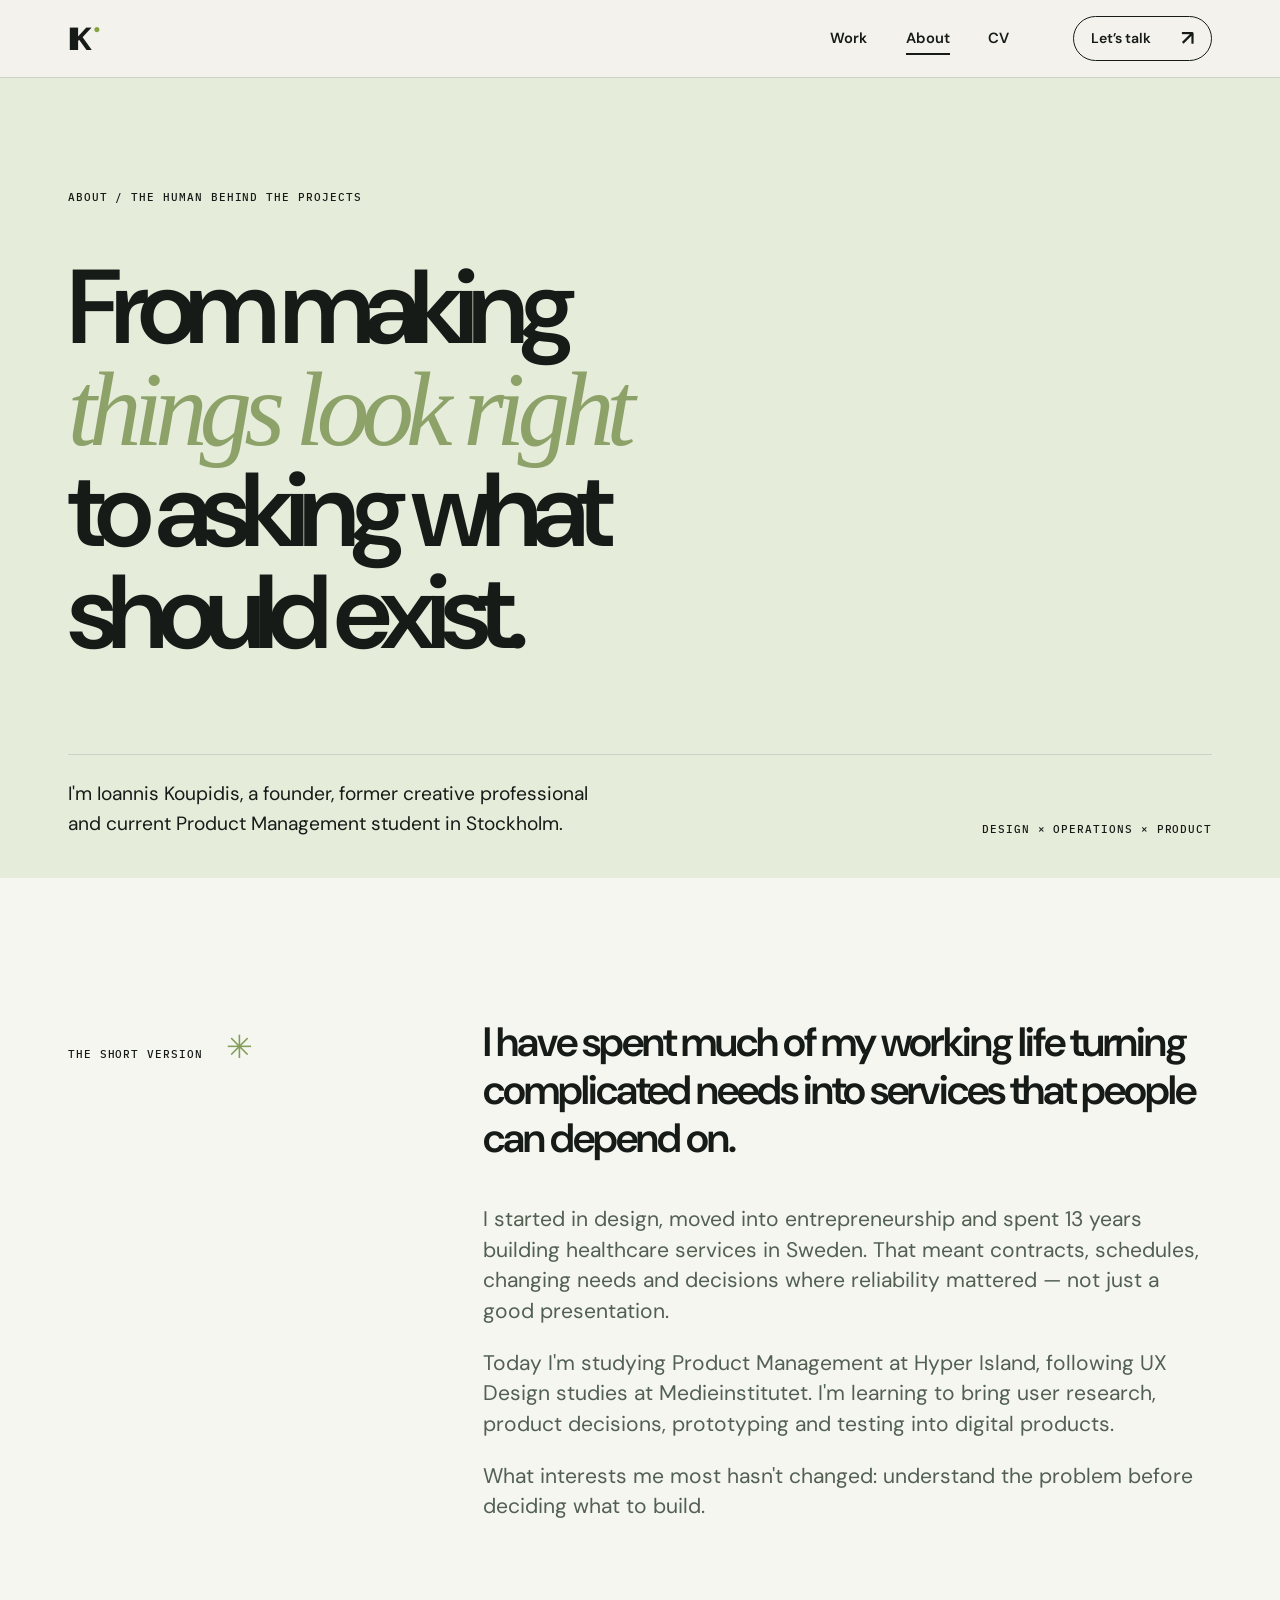
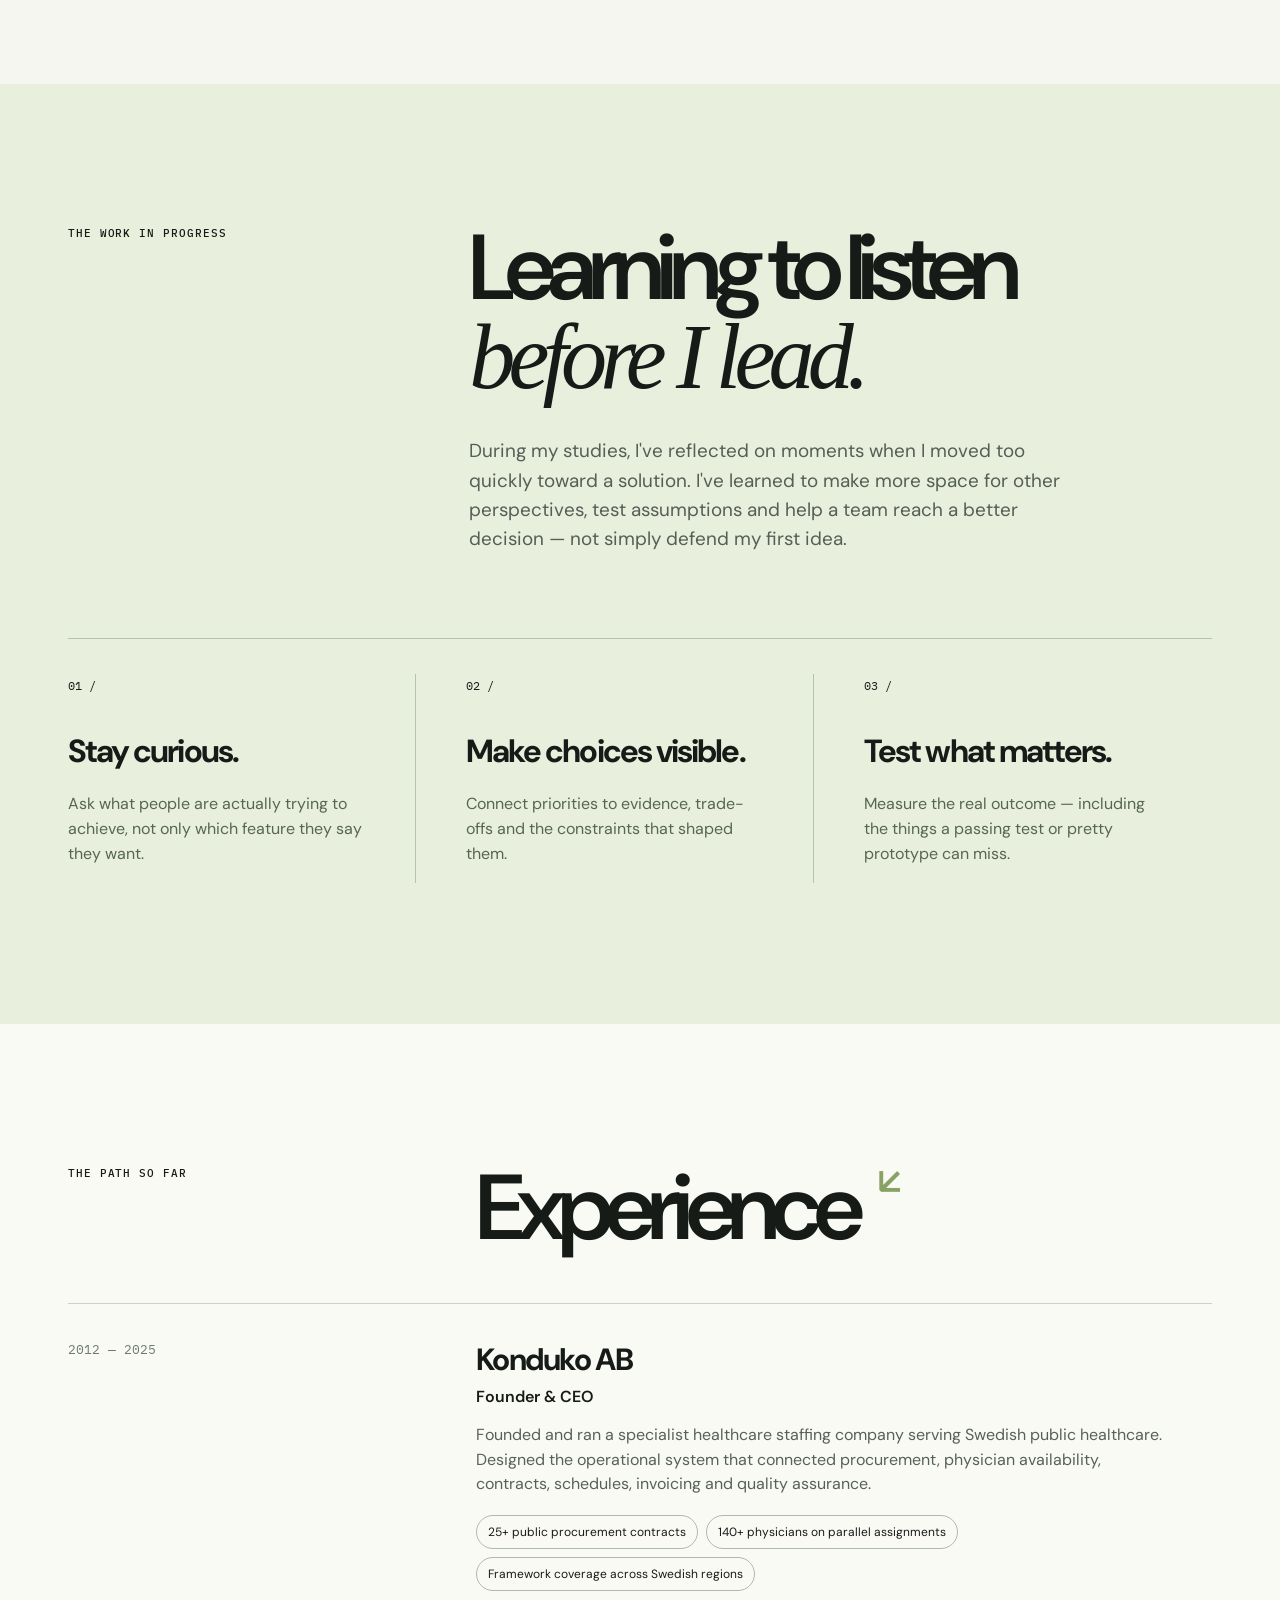
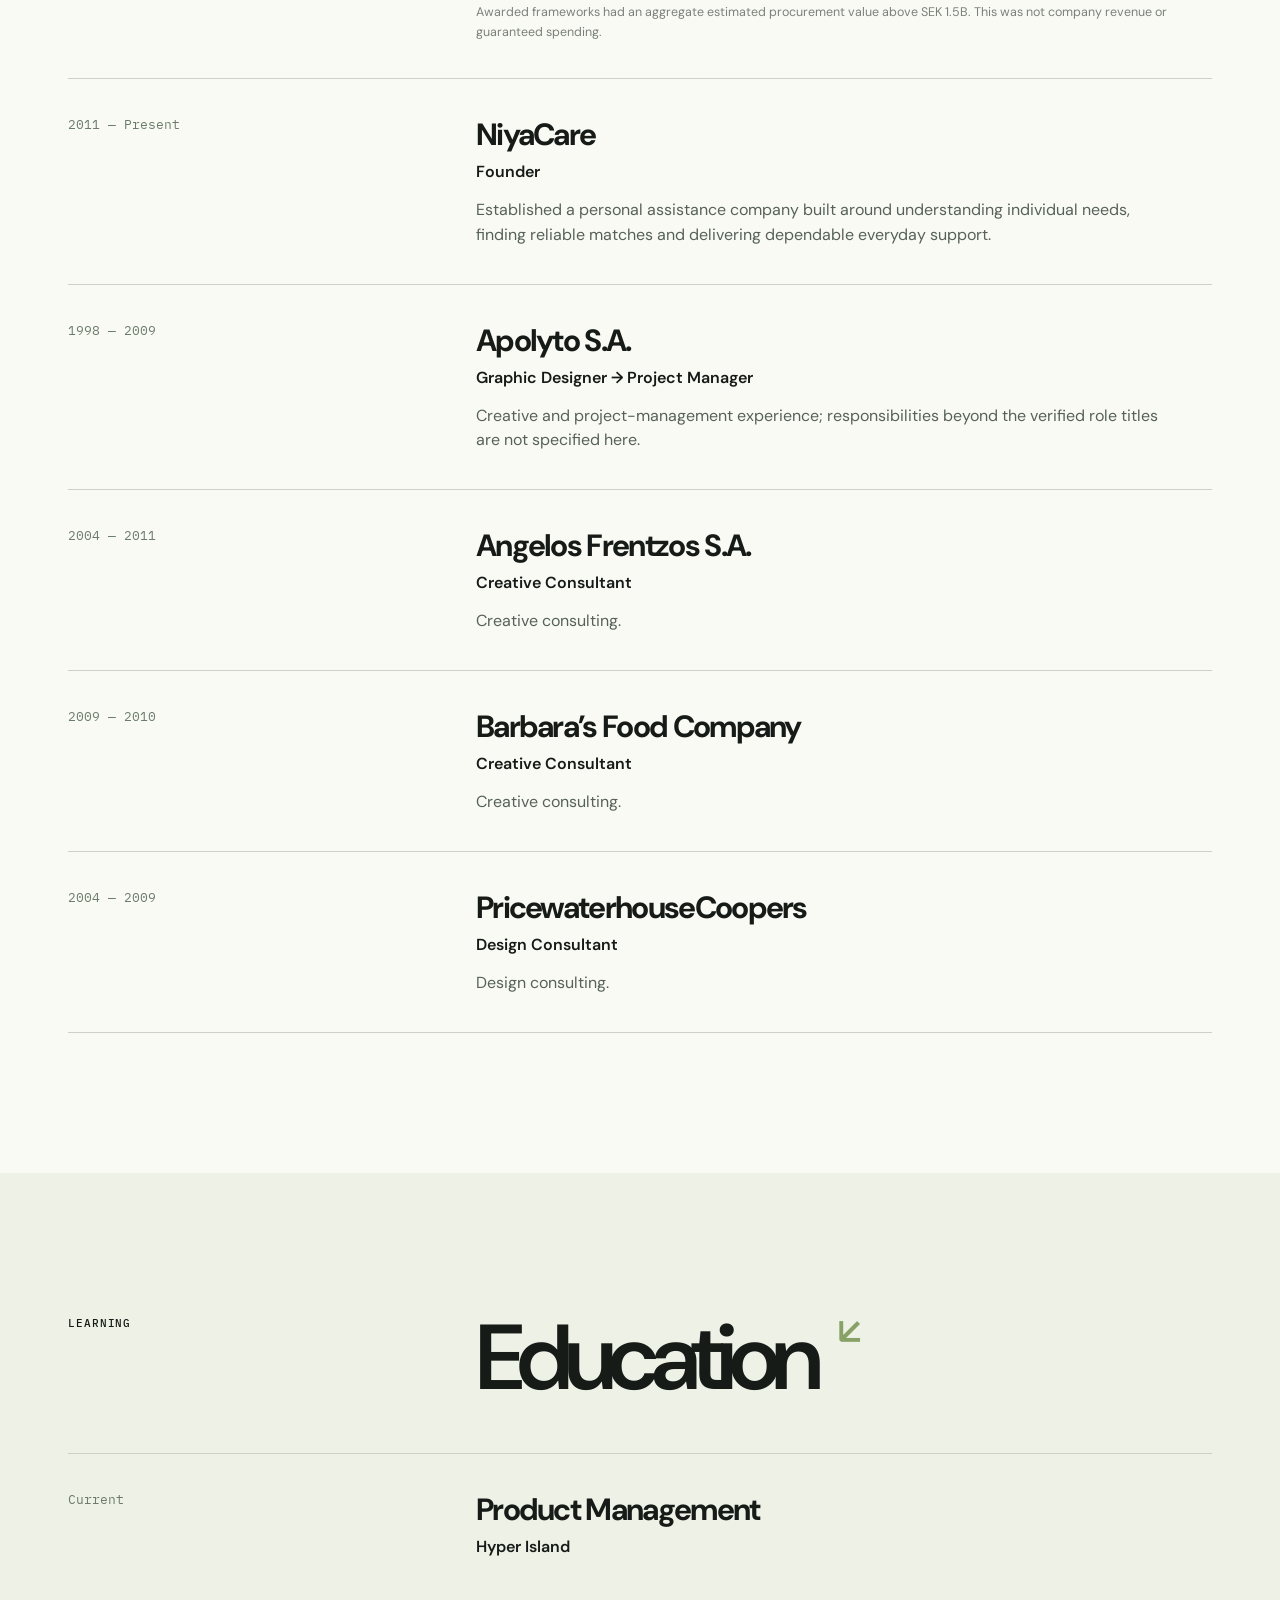
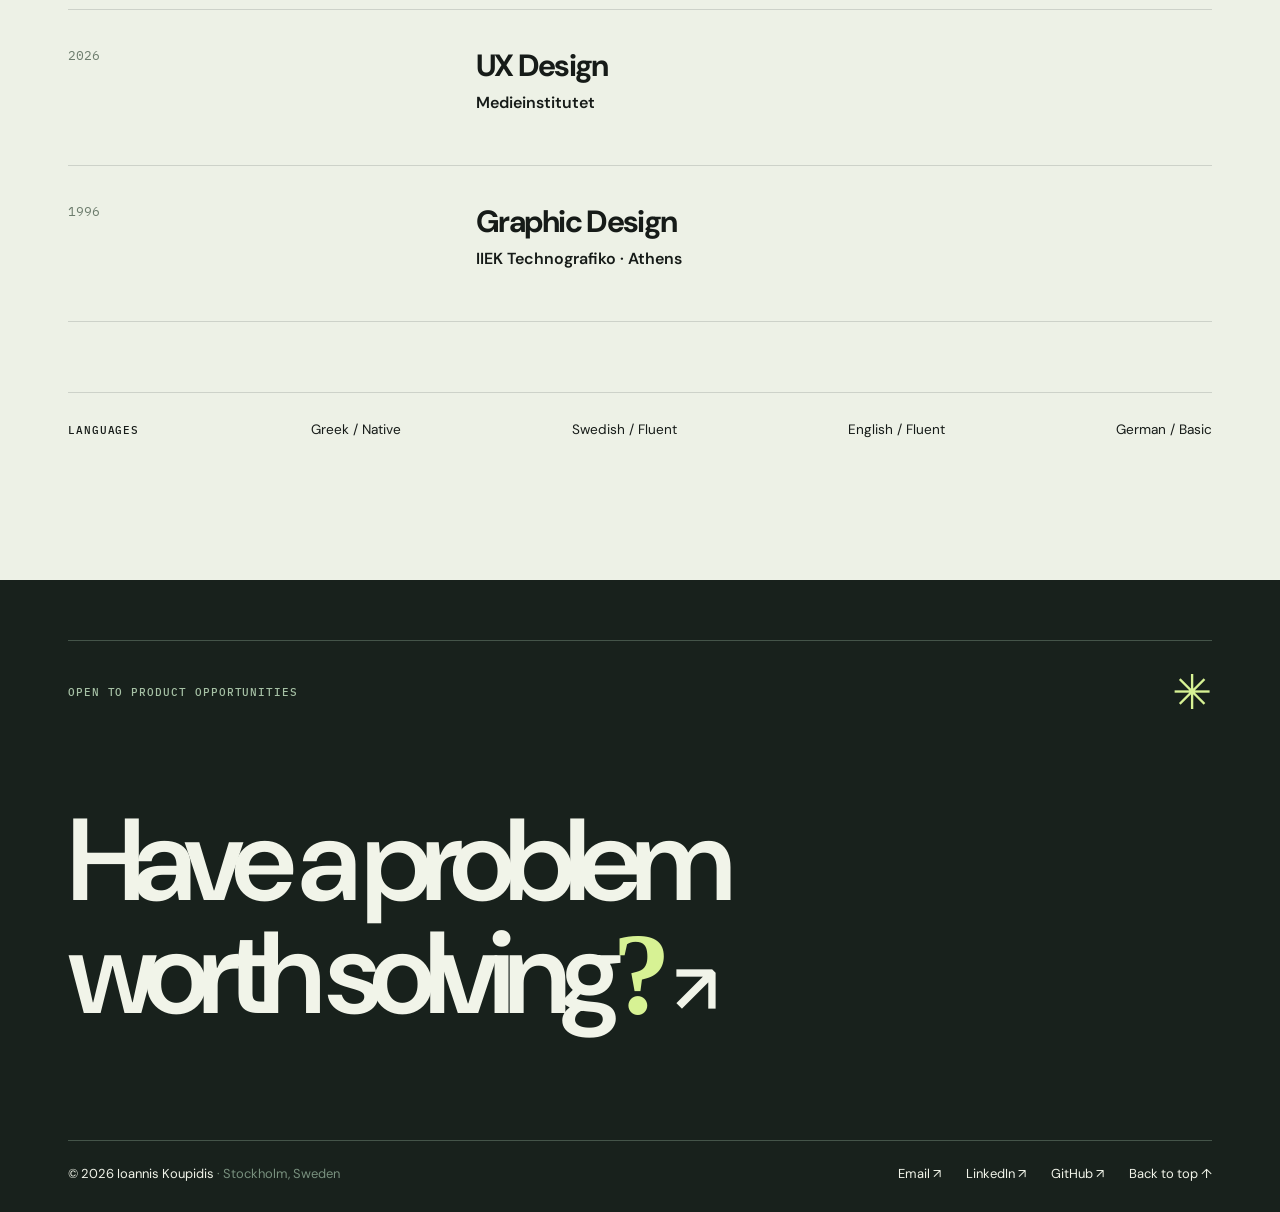
==== about/index.html @ e1cc72be "Add about/index.html to CV v3 portfolio" ====
<!doctype html><html lang="en"><head><meta charset="utf-8"><meta name="viewport" content="width=device-width,initial-scale=1"><meta name="theme-color" content="#f3f1eb"><meta name="description" content="A founder, creative professional and Product Management student. My path from building services to digital products."><title>About Ioannis Koupidis</title><link rel="icon" href="../assets/favicon.svg" type="image/svg+xml"><link rel="stylesheet" href="../styles.css"></head><body data-page="about" data-root="../"><div id="app"></div><script type="module" src="../app.js"></script></body></html>
---- styles.css ----
@import url('https://fonts.googleapis.com/css2?family=DM+Sans:wght@400;500;600;700&family=IBM+Plex+Mono:wght@400;500;600&display=swap');
:root{--ink:#161b18;--paper:#f3f2ec;--paper2:#e9e9df;--cream:#fffef8;--lime:#d7f294;--muted:#707970;--rule:#cdd2c9;--mono:'IBM Plex Mono',monospace;--sans:'DM Sans',Arial,Helvetica,sans-serif;--serif:Georgia,'Times New Roman',serif;--page-pad:clamp(22px,5.3vw,90px)}
*{box-sizing:border-box}html{scroll-behavior:smooth;scroll-padding-top:120px}body{margin:0;background:var(--paper);color:var(--ink);font-family:var(--sans);font-size:16px;-webkit-font-smoothing:antialiased}::selection{color:var(--ink);background:var(--lime)}a{color:inherit;text-decoration:none}button{font:inherit}button,a{-webkit-tap-highlight-color:transparent}button:focus-visible,a:focus-visible{outline:3px solid #586def;outline-offset:5px}p{line-height:1.55}h1,h2,h3,h4,p{margin-top:0}h1,h2,h3{letter-spacing:-.055em}img{max-width:100%;display:block}.eyebrow{font-family:var(--mono);font-weight:500;font-size:.69rem;letter-spacing:.085em;line-height:1.7}.top-progress{position:fixed;top:0;left:0;width:100%;height:3px;background:#d0ed79;transform:scaleX(0);transform-origin:left center;z-index:150;pointer-events:none}.header{position:sticky;top:0;z-index:100;display:flex;align-items:center;justify-content:space-between;height:78px;padding:0 var(--page-pad);background:rgba(243,242,236,.95);border-bottom:1px solid var(--rule);backdrop-filter:blur(18px);transition:height .2s}.scrolled .header{height:68px}.wordmark{font-weight:700;letter-spacing:-.12em;font-size:2rem;line-height:1;white-space:nowrap}.wordmark span{font-size:.75rem;margin-left:5px;color:#87a341;vertical-align:top}.nav-group{display:flex;gap:clamp(35px,5vw,90px);align-items:center}.nav-group nav{display:flex;gap:clamp(20px,3vw,50px)}.nav-link{font-size:.92rem;font-weight:600;position:relative;padding:10px 0}.nav-link::after{content:'';display:block;height:2px;width:0;position:absolute;bottom:3px;background:currentColor;transition:width .3s}.nav-link:hover::after,.nav-link.active::after{width:100%}.contact-pill{display:inline-flex;align-items:center;gap:30px;border:1px solid var(--ink);border-radius:100px;padding:11px 17px;font-weight:600;font-size:.88rem;transition:background .2s,color .2s,transform .2s}.contact-pill:hover{background:var(--ink);color:white;transform:translateY(-2px)}.contact-pill span{font-size:1.3rem;line-height:1}.menu-toggle{display:none}
.home-hero{background:#181f1b;color:#f4f6e9;min-height:min(900px,calc(100svh - 78px));display:flex;flex-direction:column;padding:36px var(--page-pad) 24px;overflow:hidden}.hero-topline,.hero-baseline{display:flex;justify-content:space-between;gap:20px;align-items:center}.hero-topline{color:#b4c5b2}.status-dot{display:inline-block;width:9px;height:9px;background:#d3f48c;border-radius:50%;margin-right:12px;box-shadow:0 0 18px #d3f48c99}.hero-head{display:grid;grid-template-columns:minmax(0,1fr) minmax(235px,.28fr);gap:36px;align-items:end;flex:1;padding:5vh 0}.hero-title{font-size:clamp(4.7rem,9.9vw,11rem);line-height:.9;font-weight:600;letter-spacing:-.099em;margin:0;max-width:1150px}.hero-line{display:block;white-space:nowrap;animation:title-rise 1s cubic-bezier(.2,.7,.1,1) both}.hero-line:nth-child(2){animation-delay:.13s}.hero-line:nth-child(3){animation-delay:.26s}.hero-title em,.bridge-statement em,h2 em,.page-hero em{font-family:var(--serif);font-weight:400;letter-spacing:-.075em}.hero-title em{color:var(--lime)}.hero-stop{color:var(--lime)}.hero-aside{display:flex;flex-direction:column;justify-content:end;gap:20px;align-items:start;padding-bottom:1rem;animation:fade-in 1.3s .45s both}.hero-aside p{max-width:320px;font-size:clamp(.95rem,1.1vw,1.13rem);color:#c8d2c6}.orb{width:clamp(100px,14vw,205px);aspect-ratio:1;border:1px solid #637b62;border-radius:50%;display:grid;place-items:center;position:relative;margin:0 0 15px auto;transform:rotate(-16deg);animation:orb-float 9s ease-in-out infinite}.orb::before,.orb::after{content:'';position:absolute;inset:14%;border:1px solid #637b62;border-radius:50%;transform:rotate(52deg) scaleX(.5)}.orb::after{transform:rotate(-51deg) scaleX(.42)}.orb-inner{font-size:clamp(2rem,4vw,4rem);font-weight:700;letter-spacing:-.15em;color:var(--lime)}.orb-inner span{color:#f3f2ec}.hero-baseline{border-top:1px solid #4a5a4c;padding-top:19px;color:#b8c9b5;font-family:var(--mono);letter-spacing:.08em;font-size:.7rem}.hero-baseline a{display:flex;gap:25px}.hero-baseline span{font-size:1.2em}.text-link{display:inline-flex;align-items:center;gap:30px;padding-bottom:9px;border-bottom:1px solid currentColor;font-weight:600;font-size:.95rem;transition:gap .25s}.text-link:hover{gap:46px}.text-link span{font-size:1.4em}.section-pad{padding:clamp(85px,11vw,165px) var(--page-pad)}.section-intro{display:grid;grid-template-columns:1fr 2fr;gap:30px;margin-bottom:85px}.section-intro h2,.numbers-head h2,.section-heading-row h2{font-size:clamp(3.5rem,7.2vw,8rem);line-height:.96;font-weight:600;margin:0 0 35px;letter-spacing:-.082em}.section-intro>div>p{max-width:620px;font-size:1.18rem;color:#555e57;margin:0}.work-section{background:#f2f3ed}.project-list{display:grid;gap:26px}.project-card{border:1px solid var(--rule);min-height:560px;display:grid;grid-template-columns:43% 57%;background:#fbfcf5;overflow:hidden;transition:box-shadow .32s,transform .32s,border-color .32s}.project-card:hover{transform:translateY(-5px);box-shadow:0 20px 55px #10211618;border-color:#9aaa99}.project-card-info{display:flex;flex-direction:column;justify-content:space-between;padding:clamp(26px,3.4vw,57px);min-width:0}.project-card-info .muted{color:#737b71}.project-card h3{font-size:clamp(3.7rem,6vw,7rem);font-weight:600;line-height:.97;letter-spacing:-.09em;margin-bottom:25px;display:flex;align-items:start;justify-content:space-between}.project-arrow{font-size:clamp(1.5rem,2vw,2.4rem);letter-spacing:0;transition:transform .3s}.project-card:hover .project-arrow{transform:translate(8px,-8px)}.project-slogan{font-weight:600;font-size:clamp(1.2rem,1.65vw,1.7rem);line-height:1.2;letter-spacing:-.03em;max-width:440px}.project-mini{font-size:.96rem;line-height:1.55;color:#606a62;max-width:420px}.project-bottom{display:flex;justify-content:space-between;gap:20px;align-items:center;border-top:1px solid var(--rule);padding-top:22px;font-family:var(--mono);font-size:.67rem;letter-spacing:.04em;text-transform:uppercase}.project-status{border-radius:100px;border:1px solid #c2cbc0;padding:7px 10px}.project-card-art{min-height:540px;overflow:hidden}.art-scene{height:100%;width:100%;background:var(--art);color:var(--art-ink);position:relative;overflow:hidden;display:flex;align-items:center;justify-content:center;isolation:isolate}.art-scene .visual-label{position:absolute;top:24px;left:26px;z-index:5;font-family:var(--mono);font-size:.68rem;letter-spacing:.09em;opacity:.68}.visual-footnote{position:absolute;bottom:16px;left:26px;z-index:5;font-family:var(--mono);font-size:.58rem;letter-spacing:.01em;opacity:.65}.art-scene::after{content:'';position:absolute;inset:0;pointer-events:none;background:repeating-linear-gradient(90deg,#fff0,#fff0 79px,#00000007 80px);mix-blend-mode:multiply}.art-scene>*:not(.visual-label):not(.visual-footnote){transition:transform .55s cubic-bezier(.2,.75,.2,1)}.project-card:hover .art-scene>*:not(.visual-label):not(.visual-footnote){transform:translateY(-9px) rotate(-1deg) scale(1.025)}.room-app{background:#f5f4ef;border:1.5px solid #242821;border-radius:9px;box-shadow:20px 26px 0 #1a28182b;width:min(76%,530px);aspect-ratio:1.05;padding:22px;color:#232a21;transform:rotate(-4deg);position:relative}.room-top{font-size:14px;font-weight:700;display:flex;justify-content:space-between;border-bottom:1px solid #cad0c5;padding-bottom:11px}.room-head{font-size:clamp(1.6rem,3.5vw,3.6rem);line-height:.94;letter-spacing:-.085em;font-weight:700;margin:25px 0 22px}.room-head em{font-weight:400;font-family:var(--serif)}.room-search{background:#fff;border:1px solid #b7c0b2;display:flex;justify-content:space-between;align-items:center;padding:9px;font-size:11px;font-weight:500}.room-go{background:#222b22;color:white;padding:9px}.room-grid{display:grid;grid-template-columns:1fr 1fr;grid-template-rows:1fr 1fr;gap:7px;margin-top:12px;height:32%}.room-block{border:1px solid #a2b3a1;background:#dfe6d6;padding:9px;font-weight:700;display:flex;flex-direction:column;justify-content:space-between;font-size:12px}.room-block small{font-size:10px;font-weight:400}.room-block-b{grid-row:span 2;background:#d0ddc3}.room-block-c{background:#c2d8bb}.art-scribe{background:#bfd1f7}.scribe-window{width:min(78%,580px);height:65%;min-height:300px;border-radius:15px;background:#f5f6f8;box-shadow:0 30px 80px #1e305269;overflow:hidden;transform:rotate(3deg);border:1px solid #63758f}.scribe-chrome{height:38px;background:#e2e5ec;display:flex;align-items:center;gap:5px;padding:0 16px}.scribe-chrome i{display:block;width:8px;height:8px;border-radius:50%;background:#a8afbc}.scribe-chrome i:first-child{background:#f9a09a}.scribe-chrome span{font-family:var(--mono);font-size:9px;margin-left:auto;letter-spacing:.08em}.scribe-body{display:grid;grid-template-columns:1fr 1fr;height:calc(100% - 38px);color:#233456}.scribe-panel{padding:24px 19px;background:#fff;display:flex;flex-direction:column;justify-content:space-between}.mini-label{font-family:var(--mono);font-size:9px;letter-spacing:.08em;color:inherit;opacity:.65}.scribe-timer{font-size:clamp(2rem,4vw,4rem);font-weight:600;letter-spacing:-.1em}.sound-wave{display:flex;align-items:center;gap:3px;height:65px}.sound-wave b{height:var(--h);background:#4464a1;flex:1;min-width:2px;border-radius:9px;animation:wave-pulse 1.8s ease-in-out infinite;animation-delay:calc(var(--i) * -70ms)}.scribe-state{font-size:10px;color:#3261a3}.scribe-transcript{padding:24px 16px;background:#edf0f8}.mock-line{height:7px;background:#cbd4e4;border-radius:4px;margin-top:17px;width:80%}.mock-line.wide{width:100%}.mock-line.mid{width:68%}.mock-line.short{width:40%}.art-agent{background:#e4bff3}.agent-interface{width:78%;aspect-ratio:1.12;background:#192023;border:2px solid #0e1c1d;color:#d4e9d3;box-shadow:22px 26px 0 #43324b33;padding:22px 26px;transform:rotate(-3deg);position:relative;display:flex;flex-direction:column;justify-content:space-between}.agent-top,.agent-bottom{display:flex;justify-content:space-between;font-size:11px;font-family:var(--mono);letter-spacing:.06em;position:relative;z-index:3}.agent-top span{font-size:9px}.agent-center{font-size:clamp(2rem,4.5vw,5rem);line-height:.95;letter-spacing:-.075em;font-weight:700;position:relative;z-index:3}.agent-center em{font-family:var(--serif);font-weight:400;color:#e4bff3}.agent-hint{border:1px solid #92bcaa;padding:12px 15px;font-size:11px;position:relative;z-index:3}.agent-cross{position:absolute;right:10%;top:22%;color:#d5efb1;font-size:8rem;opacity:.12}.agent-grain{position:absolute;inset:0;background:radial-gradient(ellipse at 60% 60%,#7da08b44,transparent 60%)}.art-compass{background:#ffdda9}.compass-board{width:80%;aspect-ratio:1.2;display:grid;grid-template-columns:27% 1fr;overflow:hidden;border:1px solid #8b7b66;background:#f7f5ee;border-radius:7px;box-shadow:24px 24px 0 #82654335;transform:rotate(2deg)}.compass-side{display:flex;flex-direction:column;gap:16px;padding:20px 16px;background:#343e37;color:#e7e8d7;font-size:10px}.compass-side span:first-child{font-size:24px;color:#daeca9}.compass-side span:nth-child(2){color:#d4f593;font-weight:700}.compass-main{padding:18px 22px;display:flex;flex-direction:column;gap:18px}.compass-main>div:nth-child(2){font-size:clamp(1.65rem,3.8vw,3.8rem);font-weight:600;line-height:1;letter-spacing:-.07em}.compass-note{display:flex;flex-direction:column;gap:11px;border:1px solid #bac1b9;padding:15px;background:#fffdfa}.compass-note span{font-family:var(--mono);font-size:9px}.compass-note b{font-size:16px}.compass-note small{line-height:1.4;color:#6d766e}.art-circles{background:#f6b4ac}.circles-art{width:85%;height:85%;display:grid;place-items:center;position:relative;transform:rotate(-9deg)}.circle{position:absolute;border:1.5px solid #792a3b;border-radius:50%}.orbit-1{width:85%;aspect-ratio:1}.orbit-2{width:65%;aspect-ratio:1}.orbit-3{width:105%;aspect-ratio:1}.circle-core{width:47%;aspect-ratio:1;border-radius:50%;background:#2d1720;color:#ffc7b9;display:flex;flex-direction:column;align-items:center;justify-content:center;text-align:center;line-height:1;font-weight:700;font-size:clamp(1.6rem,3.4vw,3rem);letter-spacing:-.07em}.circle-core span{font-size:16px;margin-top:14px}.circle-dot{position:absolute;width:18px;aspect-ratio:1;border-radius:50%;background:#742f3d}.dot-a{top:9%;left:20%}.dot-b{right:7%;top:36%}.dot-c{left:18%;bottom:10%}.dot-d{right:26%;bottom:7%}
.other-work{margin-top:110px;display:grid;grid-template-columns:1fr 1.5fr;gap:55px;border-top:1px solid var(--rule);padding-top:48px}.other-work h3{font-size:clamp(2.5rem,4vw,4rem);line-height:1;letter-spacing:-.07em;margin-top:30px}.other-links{display:grid;gap:25px}.other-item{display:flex;justify-content:space-between;gap:25px;align-items:center;border-bottom:1px solid var(--rule);padding-bottom:20px}.other-item h4{font-size:1.7rem;letter-spacing:-.05em;margin:10px 0}.other-item p{color:#647066;font-size:.93rem;max-width:480px;margin:0}.other-item>a{font-size:2rem;border:1px solid var(--rule);width:50px;height:50px;display:grid;place-items:center;border-radius:50%;flex-shrink:0;transition:background .2s,transform .2s}.other-item>a:hover{background:var(--lime);transform:rotate(45deg)}
.bridge-section{background:#e1efae;padding:65px var(--page-pad) 50px;min-height:700px;display:flex;flex-direction:column;justify-content:space-between}.bridge-top,.bridge-bottom{display:flex;justify-content:space-between;gap:35px}.bridge-icon{font-size:3rem;line-height:1}.bridge-statement{font-size:clamp(3.7rem,7.5vw,9rem);line-height:1.02;letter-spacing:-.077em;font-weight:600;max-width:1450px;margin:70px 0}.bridge-statement em{font-style:italic;color:#5e7655}.bridge-bottom{border-top:1px solid #afbc90;padding-top:24px;align-items:center}.bridge-bottom p{max-width:650px;margin:0;font-size:1.06rem}.round-arrow{width:70px;height:70px;border:1px solid #273325;border-radius:50%;display:grid;place-items:center;font-size:2rem;flex-shrink:0;transition:background .2s,transform .2s}.round-arrow:hover{background:#1a261c;color:white;transform:rotate(45deg)}
.numbers-section{background:#f8f8f2}.numbers-head{display:flex;justify-content:space-between;align-items:start;gap:55px}.number-grid{display:grid;grid-template-columns:repeat(3,1fr);gap:35px;border-top:1px solid var(--rule);border-bottom:1px solid var(--rule);padding:55px 0;margin:50px 0 25px}.number-grid>div+div{border-left:1px solid var(--rule);padding-left:35px}.number-grid strong{font-size:clamp(3.4rem,6vw,7.3rem);letter-spacing:-.095em;font-weight:600;line-height:1}.number-grid strong span{font-size:.29em;letter-spacing:-.03em}.number-grid p{font-size:1.06rem;max-width:260px}.number-caveat{font-family:var(--mono);color:#7b827b;max-width:790px;font-size:.72rem;margin-bottom:48px}.footer{padding:60px var(--page-pad) 30px;background:#18211c;color:#f1f4e9;overflow:hidden}.footer-kicker{display:flex;align-items:center;justify-content:space-between;border-top:1px solid #445449;padding-top:20px;color:#a6c1a5}.footer-star{color:var(--lime);font-size:3rem}.footer-title{font-size:clamp(4rem,9.1vw,11rem);font-weight:600;line-height:.97;letter-spacing:-.09em;display:block;margin:80px 0 110px;transition:color .2s}.footer-title:hover{color:var(--lime)}.footer-title .question{font-family:var(--serif);color:var(--lime)}.footer-arrow{display:inline-block;font-size:.6em;margin-left:.2em;transition:transform .3s}.footer-title:hover .footer-arrow{transform:translate(17px,-17px)}.footer-bottom{border-top:1px solid #445449;padding-top:24px;display:flex;justify-content:space-between;align-items:center;gap:25px;font-size:.81rem}.footer-bottom .dim{color:#78907e}.footer-bottom>div{display:flex;gap:25px;flex-wrap:wrap}.footer-bottom a:hover{text-decoration:underline}
.page-hero{padding:110px var(--page-pad) 40px;min-height:670px;display:flex;flex-direction:column;justify-content:space-between}.page-hero h1{font-size:clamp(4rem,8.2vw,10rem);line-height:.97;font-weight:600;letter-spacing:-.087em;margin:50px 0 90px}.page-hero em{color:#8da269}.page-hero-bottom{border-top:1px solid var(--rule);padding-top:24px;display:flex;gap:30px;justify-content:space-between;align-items:end}.page-hero-bottom p{font-size:1.2rem;max-width:520px;margin:0}.about-hero{background:#e6ecda}.story-body{background:#f6f6f0}.story-split{display:grid;grid-template-columns:1fr 2fr;gap:50px}.story-prose{max-width:800px}.story-prose p{font-size:clamp(1.16rem,1.65vw,1.65rem);line-height:1.45;color:#526054}.story-prose .story-lead{font-size:clamp(2rem,3.2vw,3.4rem);line-height:1.17;letter-spacing:-.048em;color:var(--ink);font-weight:600}.accent-asterisk{font-size:2rem;color:#839e58;margin-left:15px}.learning-section{background:#e8efdc}.learning-three{display:grid;grid-template-columns:repeat(3,1fr);gap:50px;border-top:1px solid #b3c4aa;padding-top:35px}.learning-three article{border-right:1px solid #b3c4aa;padding-right:34px}.learning-three article:last-child{border-right:0}.learning-three article span{font-family:var(--mono);font-size:.75rem}.learning-three h3{font-size:2rem;letter-spacing:-.06em;margin:35px 0 20px}.learning-three p{max-width:300px;color:#576653}.timeline-section{background:#fafaf5}.section-heading-row{display:grid;grid-template-columns:1fr 2fr;gap:40px;align-items:start;margin-bottom:50px}.section-heading-row h2{margin:0}.heading-mark{font-size:.4em;vertical-align:top;color:#88a164;margin-left:22px}.timeline{border-top:1px solid var(--rule)}.timeline-item{display:grid;grid-template-columns:1fr 2fr;gap:40px;padding:36px 0;border-bottom:1px solid var(--rule)}.tl-years{font-family:var(--mono);color:#6c7c6c;font-size:.83rem}.tl-content h3{font-size:clamp(1.8rem,2.4vw,2.6rem);margin:0 0 6px}.tl-content .role{display:block;font-weight:600;margin-bottom:16px}.tl-content p{max-width:700px;color:#566258;margin-bottom:0}.evidence-chips{display:flex;flex-wrap:wrap;gap:8px;margin-top:18px}.evidence-chips span{border:1px solid #adbbaa;border-radius:100px;padding:8px 11px;font-size:.75rem}.tl-content p.evidence-note{margin-top:12px;font-size:.78rem;color:#7b817a}.education-section{background:#edf1e6}.language-bar{border-top:1px solid var(--rule);margin-top:70px;padding-top:28px;display:flex;flex-wrap:wrap;justify-content:space-between;gap:20px;font-size:.85rem}.cv-hero{background:#e4e6f1}.cv-hero em{color:#757ca8}.download-btn{border:1px solid #252a3c;border-radius:100px;padding:15px 20px;display:inline-flex;gap:50px;font-weight:700;white-space:nowrap;transition:background .2s,color .2s}.download-btn:hover{background:#252a3c;color:white}.cv-paper{width:min(1120px,calc(100% - 2 * var(--page-pad)));margin:90px auto;background:white;border:1px solid #d5d9d0;padding:clamp(30px,6vw,95px);box-shadow:20px 25px 0 #ced2c440}.cv-contact{display:grid;grid-template-columns:1.8fr 1fr;gap:40px;padding-bottom:50px;border-bottom:2px solid var(--ink)}.cv-contact h2{font-size:clamp(2rem,3.4vw,4rem);letter-spacing:-.06em;margin:10px 0}.cv-contact p{max-width:650px;color:#555f57;font-size:1.05rem}.cv-contact-links{display:flex;flex-direction:column;gap:10px;align-items:flex-start;justify-content:end;font-size:.9rem}.cv-contact-links a{text-decoration:underline}.cv-block{display:grid;grid-template-columns:1fr 3fr;gap:34px;border-bottom:1px solid #d9ded5;padding:40px 0}.cv-block h3{text-transform:uppercase;font-family:var(--mono);font-size:.85rem;letter-spacing:.05em;margin:0}.cv-block>p{margin:0;color:#526053}.cv-entry{display:flex;justify-content:space-between;gap:22px;padding:0 0 28px;margin-bottom:22px;border-bottom:1px solid #e7e9e4}.cv-entry:last-child{border:0;margin-bottom:0;padding-bottom:0}.cv-entry strong,.cv-entry span{display:block}.cv-entry strong{font-size:1.22rem;letter-spacing:-.03em}.cv-entry span{font-size:.89rem;color:#687369;margin-top:3px}.cv-entry p{font-size:.9rem;max-width:650px;line-height:1.55;margin:10px 0 0}.cv-entry small{display:block;font-size:.75rem;color:#7c827c;margin-top:8px}.cv-entry .cv-date{font-family:var(--mono);font-size:.71rem;text-align:right;white-space:nowrap;margin-top:4px}.cv-after{padding:0 var(--page-pad) 120px;display:flex;justify-content:space-between;align-items:center;gap:30px}.cv-after p{max-width:600px}.not-found{min-height:60vh;padding:15vh var(--page-pad)}
/* Individual case studies */
.case-page{background:#f9faf4}.case-toolbar{position:sticky;top:68px;z-index:70;display:flex;align-items:center;justify-content:space-between;gap:20px;padding:13px var(--page-pad);background:rgba(249,250,244,.96);border-bottom:1px solid var(--rule);backdrop-filter:blur(14px)}.case-back{font-weight:600;font-size:.86rem;white-space:nowrap}.case-back:hover{text-decoration:underline}.mode-control{display:flex;border:1px solid var(--ink);border-radius:100px;padding:4px;background:#fafbf4}.mode-button{min-width:76px;padding:8px 13px;background:transparent;border:0;border-radius:100px;cursor:pointer;font-size:.85rem;font-weight:600;transition:background .18s,color .18s}.mode-button.selected{background:var(--ink);color:white}.mode-button:not(.selected):hover{background:#e4e9df}.reading-estimate{font-family:var(--mono);font-size:.69rem;letter-spacing:.05em;white-space:nowrap}.case-hero{background:var(--project-accent);color:var(--project-ink);padding:60px var(--page-pad) 42px}.case-hero h1{font-size:clamp(6rem,16vw,18rem);line-height:.9;letter-spacing:-.11em;font-weight:600;margin:65px 0 22px;overflow-wrap:anywhere}.case-hero-star{font-size:.21em;vertical-align:top;margin-left:15px;letter-spacing:0}.case-subtitle{font-size:clamp(1.6rem,3.6vw,4rem);max-width:950px;letter-spacing:-.055em;line-height:1.08;font-weight:500;margin:0 0 75px}.case-meta{display:grid;grid-template-columns:1.3fr .7fr 1fr 1fr;gap:25px;border-top:1px solid currentColor;padding-top:20px}.case-meta>div{display:flex;flex-direction:column;gap:7px}.case-meta span{font-family:var(--mono);font-size:.68rem;letter-spacing:.05em;opacity:.7}.case-meta strong{font-weight:600;font-size:.91rem;line-height:1.45}.case-visual-wrap{height:clamp(420px,58vw,800px);padding:24px;background:var(--project-ink)}.case-visual-wrap .art-scene{max-width:1500px;margin:auto;border-radius:2px}.case-visual-wrap .art-scene .visual-label{font-size:.84rem}.case-visual-wrap .room-app{max-width:800px;padding:32px}.case-visual-wrap .room-head{font-size:clamp(2.4rem,5vw,6rem)}.case-visual-wrap .scribe-window{max-width:900px}.case-body{display:grid;grid-template-columns:260px minmax(0,1fr);gap:clamp(45px,8vw,140px);padding:120px var(--page-pad) 0;max-width:1650px;margin:auto}.case-sidebar{position:sticky;top:170px;height:fit-content;border-top:1px solid var(--rule);padding-top:17px}.chapter-nav{display:flex;flex-direction:column;margin:27px 0 40px;gap:4px}.chapter-nav-item{display:flex;gap:20px;align-items:center;padding:10px 0;color:#7d857b;font-size:.87rem;font-weight:600;transition:color .2s}.chapter-nav-item span{font-family:var(--mono);font-size:.67rem;color:#9ba59c}.chapter-nav-item:hover,.chapter-nav-item.active{color:var(--ink)}.chapter-nav-item.active::before{content:'';display:block;width:8px;height:8px;border-radius:50%;background:var(--project-accent);box-shadow:0 0 0 1px var(--ink);position:absolute;transform:translateX(-17px)}.sidebar-progress{font-family:var(--mono);font-size:.7rem;color:#7c877d;display:flex;justify-content:space-between;border-top:1px solid var(--rule);padding-top:15px}.case-intro{padding-bottom:100px}.case-intro>p{font-size:clamp(1.8rem,2.7vw,3.3rem);letter-spacing:-.055em;line-height:1.17;font-weight:500;max-width:950px;margin:32px 0 60px}.case-fact{display:flex;gap:25px;align-items:end;border-top:1px solid var(--rule);border-bottom:1px solid var(--rule);padding:25px 0}.case-fact>strong{font-size:clamp(5rem,9vw,9rem);line-height:.8;letter-spacing:-.1em;font-weight:600;color:var(--project-ink)}.case-fact>div{display:flex;flex-direction:column;gap:10px;max-width:330px}.case-fact span{font-weight:700;font-size:1.1rem;line-height:1.2}.case-fact small{line-height:1.4;color:#788177}.case-actions{display:flex;flex-wrap:wrap;gap:18px;margin:26px 0 0}.case-actions a{border:1px solid #abb5aa;border-radius:100px;padding:12px 18px;font-size:.82rem;font-weight:600;transition:background .2s}.case-actions a:hover{background:var(--project-accent)}.chapter{border-top:1px solid var(--rule);padding:42px 0 115px;display:grid;grid-template-columns:155px minmax(0,1fr);gap:35px;scroll-margin-top:155px}.chapter-num{font-family:var(--mono);font-size:.68rem;letter-spacing:.04em;color:#778078}.chapter-content h2{font-size:clamp(2.5rem,4.1vw,5rem);line-height:1.01;letter-spacing:-.074em;margin:0 0 35px;font-weight:600;max-width:900px}.chapter-content p{font-size:clamp(1rem,1.25vw,1.16rem);max-width:750px;color:#59665d;line-height:1.75;margin-bottom:22px}.chapter-insight{padding:25px 30px;margin-top:40px;background:#ecf0e5;border-left:4px solid var(--project-accent);display:flex;flex-direction:column;gap:12px}.chapter-insight span{font-family:var(--mono);font-size:.63rem;letter-spacing:.08em;color:#69766b}.chapter-insight strong{font-size:1.2rem;line-height:1.32;letter-spacing:-.025em}.chapter-short{padding-bottom:65px;min-height:240px}.chapter-short .chapter-content h2{font-size:clamp(2.1rem,3.1vw,3.6rem)}.chapter-short .chapter-content p{font-size:1.12rem}.chapter-container.switching{animation:content-swap .28s both}.case-end{padding:60px 0 150px;border-top:1px solid var(--rule)}.case-end>a{display:flex;flex-direction:column;gap:15px;margin-top:35px}.case-end>a>span{font-size:.9rem;color:#7a857b}.case-end strong{font-size:clamp(3rem,6.6vw,8rem);line-height:1;font-weight:600;letter-spacing:-.09em}.case-end strong span{font-size:.8em;display:inline-block;transition:transform .2s}.case-end a:hover strong span{transform:translate(10px,-10px)}
.reveal{opacity:0;transform:translateY(26px);transition:opacity .8s cubic-bezier(.2,.7,.2,1),transform .8s cubic-bezier(.2,.7,.2,1)}.reveal.revealed{opacity:1;transform:none}@keyframes title-rise{from{opacity:0;transform:translateY(65px)}to{opacity:1;transform:none}}@keyframes fade-in{from{opacity:0;transform:translateY(15px)}to{opacity:1;transform:none}}@keyframes orb-float{0%,100%{transform:rotate(-16deg) translateY(0)}50%{transform:rotate(-9deg) translateY(-9px)}}@keyframes wave-pulse{0%,100%{transform:scaleY(.5)}50%{transform:scaleY(1)}}@keyframes content-swap{from{opacity:.5;transform:translateY(8px)}to{opacity:1;transform:none}}
@media(max-width:1150px){.hero-head{grid-template-columns:1fr;gap:25px}.hero-title{font-size:clamp(4.8rem,11.4vw,8rem)}.hero-aside{max-width:630px;display:flex;flex-direction:row;align-items:center;gap:40px}.orb{margin:0;flex-shrink:0;width:120px}.hero-aside p{max-width:260px}.project-card{grid-template-columns:45% 55%;min-height:480px}.project-card-art{min-height:480px}.project-card h3{font-size:5vw}.case-body{grid-template-columns:200px 1fr;gap:40px}.chapter{grid-template-columns:110px 1fr;gap:18px}.room-app{width:84%}.footer-title{font-size:9vw}}
@media(max-width:800px){:root{--page-pad:24px}.header{height:66px}.scrolled .header{height:62px}.nav-group{display:none;position:absolute;top:100%;left:0;right:0;background:var(--paper);padding:28px var(--page-pad) 40px;border-bottom:1px solid var(--rule);box-shadow:0 20px 30px #15201817;align-items:start}.menu-open .nav-group{display:flex;flex-direction:column;gap:26px}.nav-group nav{flex-direction:column;align-items:start;gap:15px}.nav-link{font-size:1.4rem}.menu-toggle{display:flex;flex-direction:column;gap:6px;border:0;padding:13px 5px;background:none;cursor:pointer}.menu-toggle span{display:block;width:25px;height:2px;background:var(--ink)}.menu-open .menu-toggle span:first-child{transform:translateY(4px) rotate(45deg)}.menu-open .menu-toggle span:last-child{transform:translateY(-4px) rotate(-45deg)}.home-hero{min-height:750px;padding-top:27px}.hero-topline .eyebrow:last-child{display:none}.hero-title{font-size:clamp(4rem,12.2vw,7rem)}.hero-head{padding:55px 0;align-content:center}.hero-aside{flex-wrap:wrap;gap:22px}.hero-aside p{max-width:430px}.hero-baseline{font-size:.57rem}.section-intro,.story-split,.section-heading-row{grid-template-columns:1fr;gap:28px}.section-intro h2,.numbers-head h2{font-size:clamp(3.6rem,8vw,6rem)}.section-intro{margin-bottom:42px}.project-card{grid-template-columns:1fr;min-height:0}.project-card-info{min-height:330px;padding:30px}.project-card h3{font-size:clamp(3.5rem,11vw,5.5rem);margin:15px 0}.project-card-art{height:430px;min-height:0}.other-work{grid-template-columns:1fr;gap:20px}.bridge-section{min-height:580px}.bridge-statement{font-size:clamp(3.5rem,8.9vw,6.4rem)}.numbers-head{display:block}.number-grid{grid-template-columns:1fr;gap:28px}.number-grid>div+div{border-left:0;border-top:1px solid var(--rule);padding:25px 0 0}.number-grid strong{font-size:5.6rem}.learning-three{grid-template-columns:1fr;gap:25px}.learning-three article{border-right:0;border-bottom:1px solid #b3c4aa;padding:0 0 20px}.learning-three article:last-child{border:0}.timeline-item{grid-template-columns:130px 1fr;gap:20px}.page-hero h1{font-size:clamp(3.9rem,9.1vw,7rem)}.case-toolbar{top:62px;padding:12px var(--page-pad)}.case-hero h1{font-size:clamp(5.5rem,18vw,10rem);margin:50px 0 25px}.case-hero{padding-top:48px}.case-subtitle{margin-bottom:55px}.case-meta{grid-template-columns:repeat(2,1fr);row-gap:24px}.case-body{grid-template-columns:1fr;padding-top:55px;gap:0}.case-sidebar{position:static;padding:10px 0 24px;border-bottom:1px solid var(--rule);margin-bottom:40px}.chapter-nav{flex-direction:row;overflow:auto;gap:18px;margin:16px 0 0;padding-bottom:9px}.chapter-nav-item{white-space:nowrap;flex-shrink:0}.chapter-nav-item.active::before{display:none}.sidebar-progress{display:none}.case-intro{padding-bottom:65px}.chapter{grid-template-columns:1fr;gap:18px;padding-bottom:90px}.case-visual-wrap{height:500px;padding:12px}.case-visual-wrap .room-head{font-size:3.8rem}.case-visual-wrap .compass-board{width:88%}.case-visual-wrap .room-app{max-height:430px}.cv-contact{grid-template-columns:1fr}.cv-block{grid-template-columns:1fr}.footer-title{font-size:clamp(3.6rem,10vw,7rem)}.footer-bottom{flex-direction:column;align-items:start}.cv-after{flex-direction:column;align-items:start}}
@media(max-width:520px){.hero-title{font-size:clamp(3.4rem,13vw,4.8rem)}.home-hero{min-height:730px}.hero-head{padding:58px 0 40px}.hero-aside{display:block}.orb{width:90px;float:right;margin:-6px 0 0 15px}.hero-aside p{font-size:.95rem}.hero-baseline{align-items:end;gap:12px}.hero-baseline>span{max-width:180px}.hero-baseline>a{max-width:90px;text-align:right;gap:5px}.project-card-art{height:360px}.project-card-info{min-height:350px}.room-app{width:82%;aspect-ratio:1.05;padding:14px;box-shadow:12px 15px 0 #1a28182b}.room-head{margin:19px 0 13px;font-size:2rem}.room-grid{height:28%}.room-block{padding:6px}.room-search{padding:5px}.scribe-window{height:64%;min-height:230px;width:85%}.scribe-panel,.scribe-transcript{padding:12px 10px}.scribe-timer{font-size:1.9rem}.agent-interface{height:62%;width:87%;padding:17px;aspect-ratio:auto}.agent-center{font-size:2rem}.compass-board{width:89%;aspect-ratio:1.06}.compass-side{padding:15px 8px;font-size:9px;gap:13px}.compass-main{padding:13px;gap:12px}.compass-main>div:nth-child(2){font-size:1.8rem}.compass-note{padding:9px;gap:5px}.compass-note b{font-size:12px}.compass-note small{font-size:9px}.circles-art{width:105%}.circle-core{font-size:1.4rem}.bridge-statement{font-size:clamp(3.3rem,11.1vw,5.1rem)}.bridge-bottom p{font-size:.88rem}.round-arrow{width:50px;height:50px}.page-hero{min-height:560px;padding-top:68px}.page-hero h1{font-size:clamp(3.3rem,10.3vw,5.2rem)}.page-hero-bottom{flex-direction:column;align-items:start}.tl-years{font-size:.72rem}.timeline-item{grid-template-columns:1fr;gap:9px}.case-toolbar{gap:7px}.case-back{font-size:.75rem}.mode-button{min-width:57px;font-size:.76rem;padding:7px}.reading-estimate{font-size:.55rem}.case-hero h1{font-size:clamp(4.5rem,19vw,7rem)}.case-subtitle{font-size:1.85rem}.case-meta{gap:15px}.case-meta strong{font-size:.81rem}.case-visual-wrap{height:370px}.case-fact{align-items:center}.case-fact>strong{font-size:5.8rem}.case-intro>p{font-size:1.8rem}.chapter-content h2{font-size:2.6rem}.case-end strong{font-size:4rem}.cv-paper{width:calc(100% - 24px);padding:23px;margin:50px auto}.cv-entry{display:block}.cv-entry .cv-date{text-align:left}.footer-title{font-size:clamp(3.3rem,10vw,4.8rem)}.footer-bottom>div{gap:15px}}
@media(prefers-reduced-motion:reduce){*,*::before,*::after{scroll-behavior:auto!important;animation-duration:.01ms!important;animation-iteration-count:1!important;transition-duration:.01ms!important}.reveal{opacity:1;transform:none}.hero-line,.hero-aside{opacity:1;transform:none}}
@media print{.header,.footer,.case-toolbar,.top-progress,.download-btn,.cv-after{display:none!important}body{background:white!important;color:black!important;font-family:Arial,sans-serif!important}.cv-hero{padding:15px 25px;min-height:0;background:white}.cv-hero h1{font-size:36px;margin:16px 0}.cv-paper{width:100%;box-shadow:none;border:0;margin:0;padding:15px 25px}.cv-block{padding:12px 0;break-inside:avoid}.cv-entry{break-inside:avoid;padding-bottom:10px;margin-bottom:10px}.cv-contact{padding-bottom:15px}.cv-block h3,.cv-contact h2{color:black}.cv-entry p{font-size:11px}.cv-entry strong{font-size:13px}.cv-contact p,.cv-contact-links{font-size:11px}.page-hero-bottom{display:none}}
/* Keep the chapter rail scrollable without allowing its intrinsic width to expand the mobile page. */
.case-sidebar,.case-main,.chapter-container,.chapter-content{min-width:0}
@media(max-width:800px){.case-body{grid-template-columns:minmax(0,1fr);width:100%}.chapter-nav{width:100%;max-width:100%;overflow-x:auto;overscroll-behavior-inline:contain}.case-sidebar{max-width:100%}.case-main{width:100%}}
.actual-artifacts{margin-top:65px;border-top:1px solid var(--rule);padding-top:23px}
.actual-gallery{display:grid;grid-template-columns:repeat(2,minmax(0,1fr));gap:18px;margin-top:20px}
.actual-gallery figure{margin:0;padding:12px;background:#e9ece6;border:1px solid var(--rule)}
.actual-gallery img{width:100%;aspect-ratio:1.25;object-fit:contain;background:#d7e0ea}
.actual-gallery figcaption{font-family:var(--mono);font-size:.65rem;color:#667368;padding:12px 0 2px}
@media(max-width:520px){.actual-gallery{grid-template-columns:minmax(0,1fr)}}
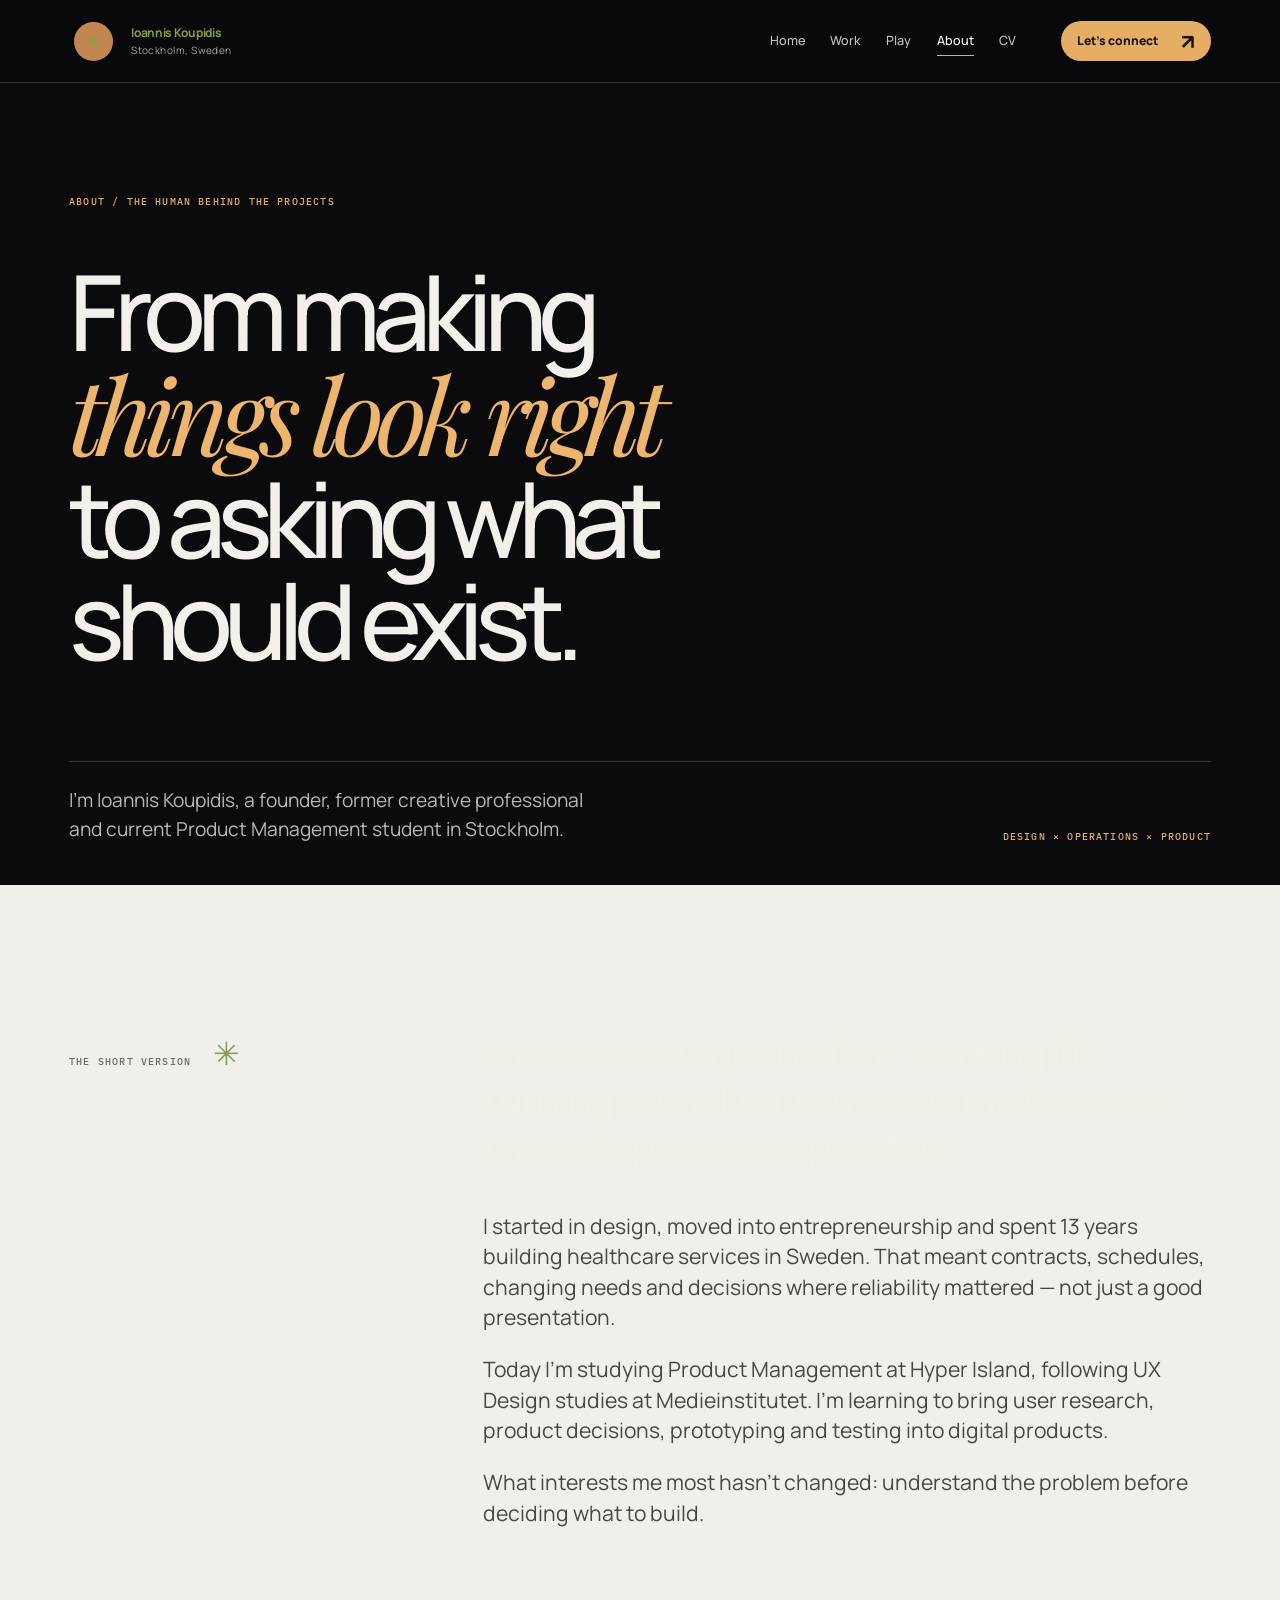
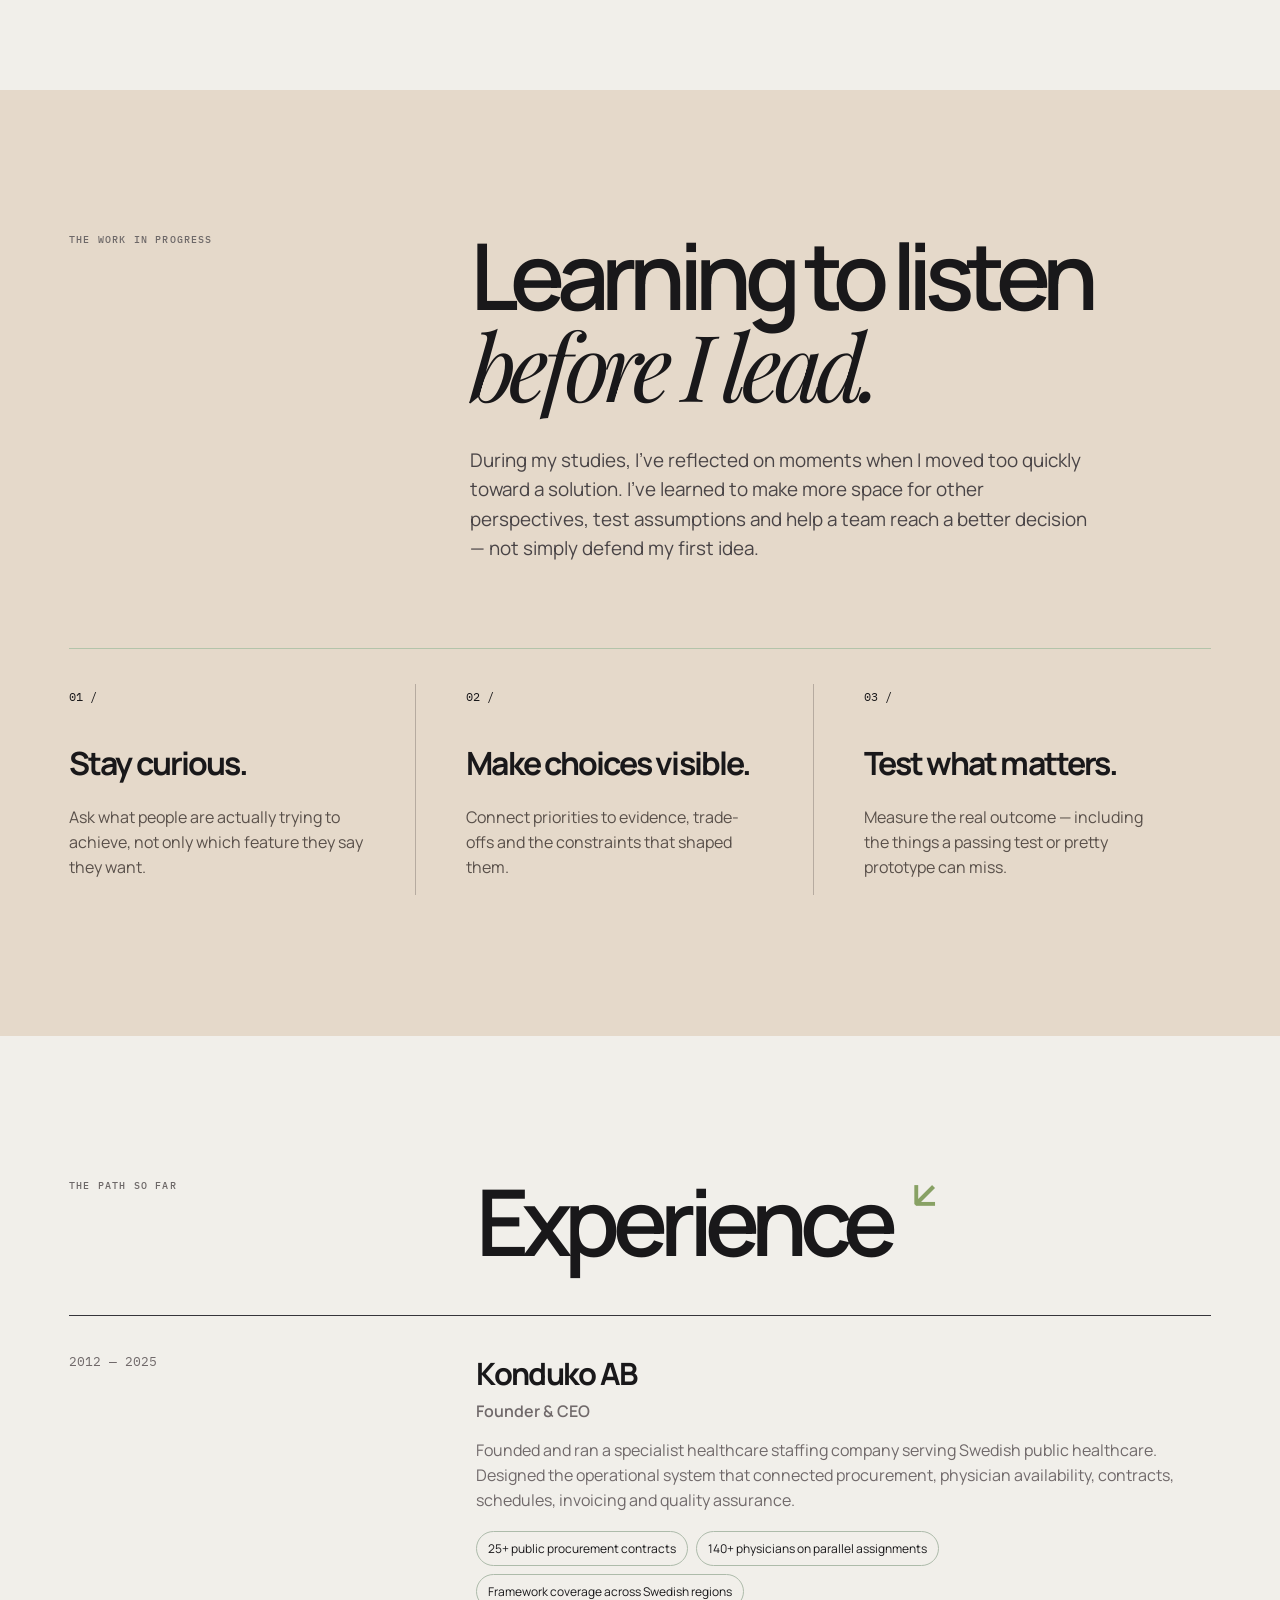
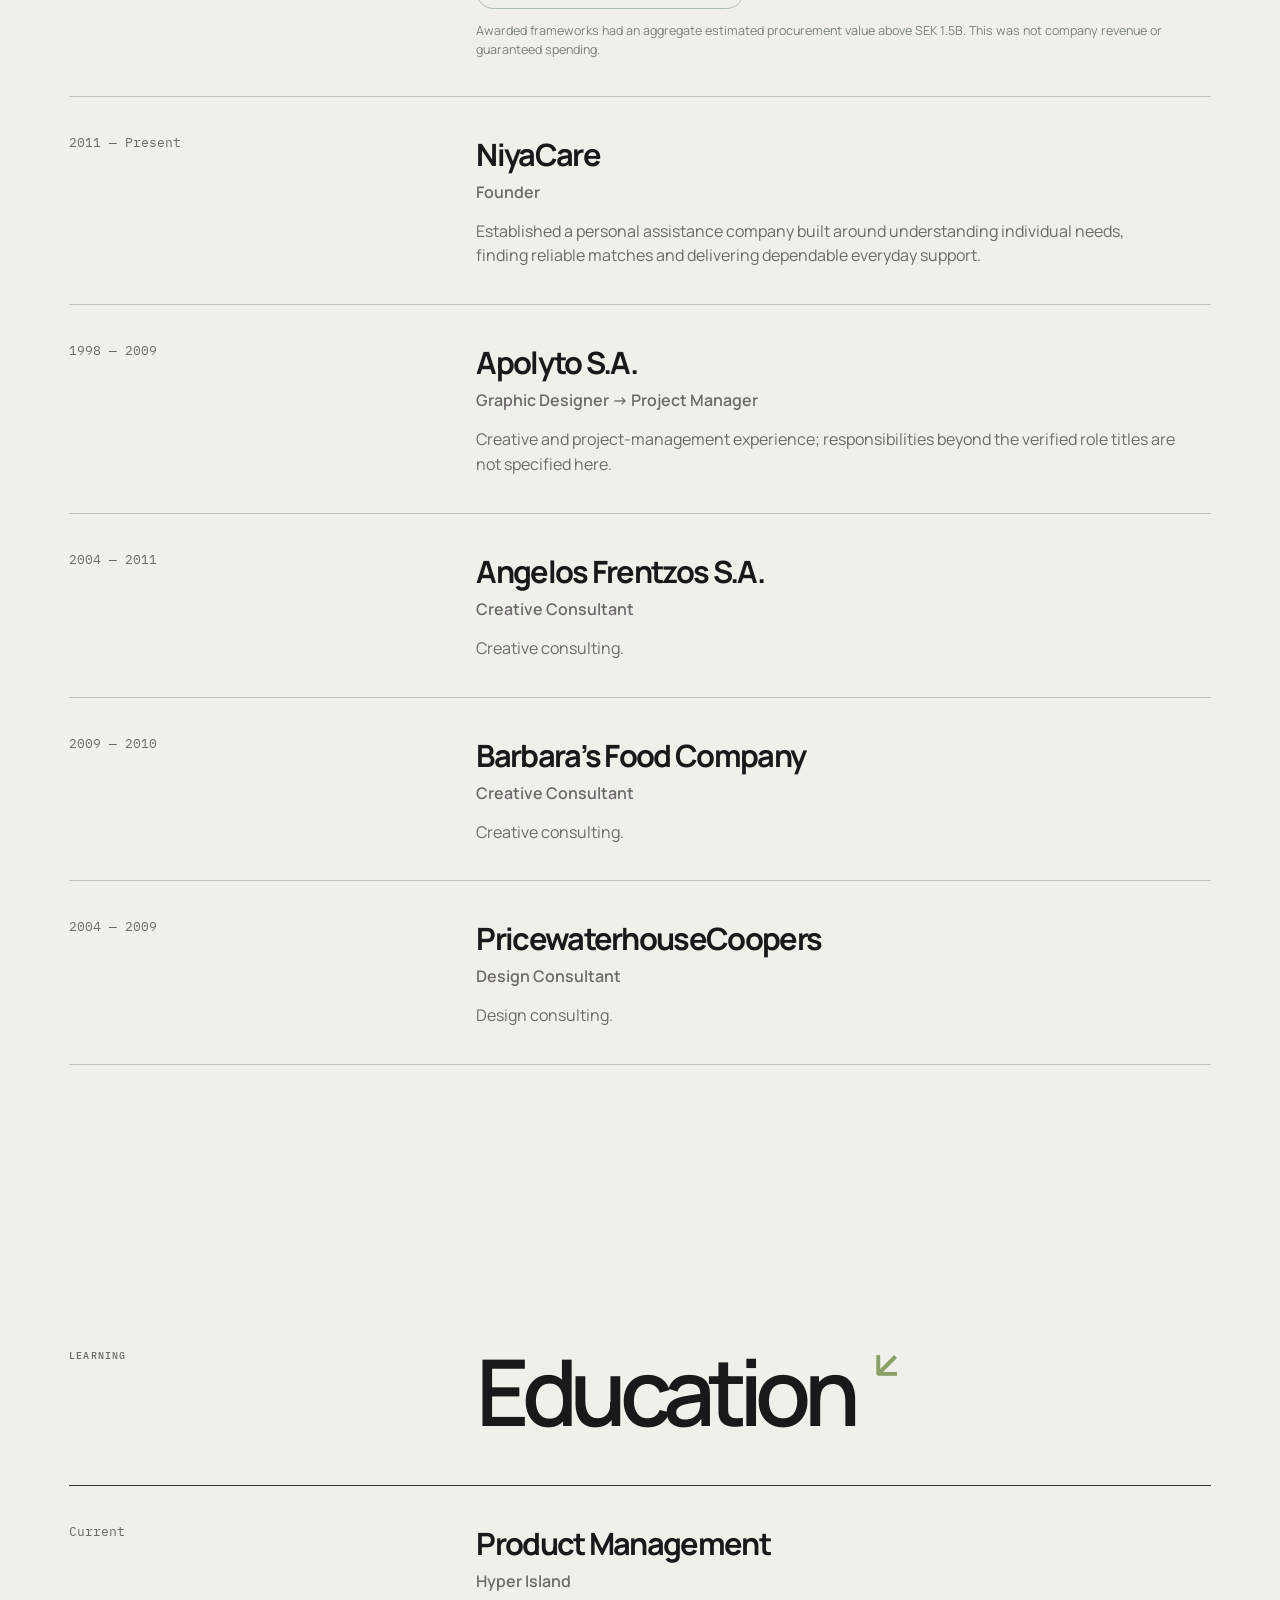
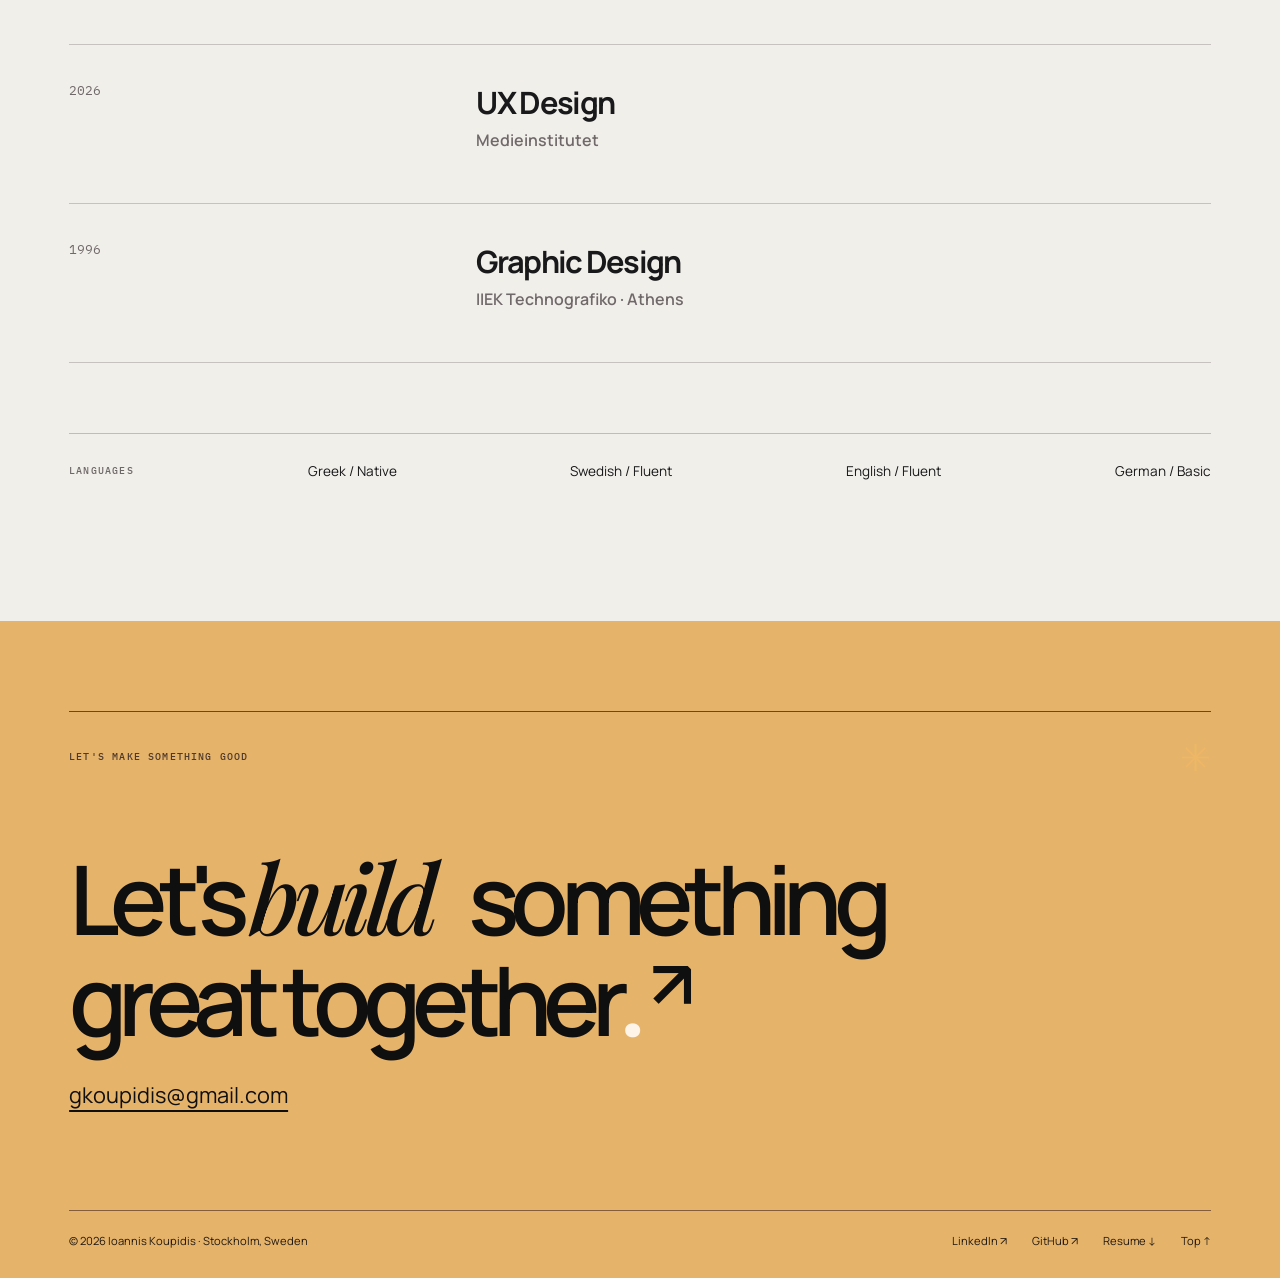
==== commit a8818064: "Redesign portfolio: update about/index.html" ====
--- a/about/index.html
+++ b/about/index.html
@@ -1 +1 @@
-<!doctype html><html lang="en"><head><meta charset="utf-8"><meta name="viewport" content="width=device-width,initial-scale=1"><meta name="theme-color" content="#f3f1eb"><meta name="description" content="A founder, creative professional and Product Management student. My path from building services to digital products."><title>About Ioannis Koupidis</title><link rel="icon" href="../assets/favicon.svg" type="image/svg+xml"><link rel="stylesheet" href="../styles.css"></head><body data-page="about" data-root="../"><div id="app"></div><script type="module" src="../app.js"></script></body></html>+<!doctype html><html lang="en"><head><meta charset="utf-8"><meta name="viewport" content="width=device-width,initial-scale=1"><meta name="theme-color" content="#f3f1eb"><meta name="description" content="A founder, creative professional and Product Management student. My path from building services to digital products."><title>About Ioannis Koupidis</title><link rel="icon" href="../assets/favicon.svg" type="image/svg+xml"><link rel="stylesheet" href="../styles.css"><link rel="stylesheet" href="../redesign.css"></head><body data-page="about" data-root="../"><div id="app"></div><script type="module" src="../app.js"></script></body></html>
--- a/redesign.css
+++ b/redesign.css
@@ -0,0 +1,259 @@
+@import url('https://fonts.googleapis.com/css2?family=DM+Sans:wght@400;500;600;700&family=Manrope:wght@400;500;600;700;800&family=Playfair+Display:ital,wght@0,500;1,500&display=swap');
+
+/* CV / Port IK. Editorial portfolio layout inspired by navigation and page rhythm of
+   Charles Honig, with original content, visuals and identity. */
+:root{--ink:#f3f0e9;--paper:#0b0b0e;--paper2:#111115;--cream:#f4f0e8;--lime:#edb765;--muted:#9a99a0;--rule:#36353b;--page-pad:clamp(22px,5.4vw,90px);--mono:'IBM Plex Mono',monospace;--sans:'Manrope','DM Sans',Arial,sans-serif;--serif:'Playfair Display',Georgia,serif}
+html{scroll-padding-top:115px}
+body{background:#0b0b0e;color:#f3f0e9;font-family:var(--sans)}
+::selection{background:#e8b35f;color:#0a0a0c}
+.top-progress{height:2px;background:#f3b967}
+.header{height:83px;background:rgba(10,10,13,.94);border-color:#303034;color:#f4f2ed;position:sticky;backdrop-filter:blur(20px);z-index:140}
+.scrolled .header{height:72px}
+.wordmark{display:flex;align-items:center;gap:13px;font-size:1rem;letter-spacing:-.03em}
+.brand-mark{display:grid;place-items:center;width:39px;height:39px;border-radius:50%;background:#c28750;color:#131014;font-size:1.23rem;letter-spacing:-.12em;font-weight:800}
+.brand-name{font-size:.84rem;line-height:1.12;font-weight:700;letter-spacing:-.025em}
+.brand-name small{display:block;font-weight:400;color:#aaa5a4;font-size:.63rem;letter-spacing:.045em;margin-top:5px}
+.header .nav-group{gap:clamp(23px,3.5vw,55px)}
+.header .nav-group nav{gap:clamp(15px,2vw,32px)}
+.nav-link{font-weight:500;font-size:.79rem;color:#c6c4ca}.nav-link:hover,.nav-link.active{color:#fff}
+.nav-link::after{height:1px;background:#e5ad62}
+.contact-pill{border:0;background:#e5ae64;color:#181317;font-size:.76rem;min-height:39px;padding:10px 16px;gap:23px;font-weight:800}
+.contact-pill:hover{background:#f7c58a;color:#151212;box-shadow:0 0 25px #eab26733}
+.menu-toggle span{background:#fff}
+.eyebrow{color:#a4a1a7;font-size:.64rem;letter-spacing:.115em;font-weight:500}
+
+/* HOME — editorial introduction followed by an uninterrupted visual sequence. */
+.home-hero{background:#0b0b0e;color:#f4f1eb;display:block;min-height:0;padding:clamp(76px,8vw,130px) var(--page-pad) 30px;overflow:visible}
+.hero-layout{display:grid;grid-template-columns:minmax(0,1.6fr) minmax(240px,.45fr);gap:clamp(45px,6vw,140px);max-width:1680px;margin:auto;align-items:end}
+.hero-introduction{min-width:0}
+.hero-kicker{margin:0 0 34px;color:#b5b1b5}
+.hero-availability{display:inline-block;width:7px;height:7px;border-radius:50%;background:#e4ad64;margin-right:12px;box-shadow:0 0 0 4px #e4ad6419}
+.hero-title{font-size:clamp(2.6rem,5.25vw,6.65rem);line-height:1.11;letter-spacing:-.066em;font-weight:500;max-width:1120px}
+.hero-line{white-space:normal;animation:title-rise .84s cubic-bezier(.19,.7,.2,1) both}
+.hero-title em{font-family:var(--serif);font-style:normal;letter-spacing:-.05em;color:#e5ae64}
+.hero-title .orange-type{color:#e5ae64}
+.hero-description{color:#bdbabf;font-size:clamp(.95rem,1.12vw,1.11rem);line-height:1.78;margin:34px 0 25px;max-width:675px}
+.hero-explore{display:inline-flex;align-items:center;gap:16px;padding:14px 0;font-weight:700;font-size:.84rem;border-bottom:1px solid #9b8e7e;transition:gap .3s,border-color .3s}
+.hero-explore:hover{gap:30px;border-color:#e5ae64}
+.hero-explore span{color:#e5ae64;font-size:1.3rem}
+.hero-summary{padding-bottom:2px;display:grid;gap:33px;align-self:center}
+.hero-stat{border-bottom:1px solid #333238;padding-bottom:30px;max-width:300px}
+.hero-stat strong{display:block;color:#edb96d;font-size:clamp(3.2rem,4.5vw,6rem);font-weight:500;line-height:.98;letter-spacing:-.08em}
+.hero-stat strong span{font-size:.54em;vertical-align:top}
+.hero-stat p{font-size:.79rem;line-height:1.5;color:#bebac0;max-width:220px;margin:14px 0 0}
+.hero-side-note{font-family:var(--mono);font-size:.6rem;letter-spacing:.07em;color:#88858a;max-width:235px;line-height:1.8}
+.hero-bottom-line{margin-top:clamp(90px,11vw,160px);border-top:1px solid #353439;padding-top:18px;display:flex;justify-content:space-between;font-family:var(--mono);font-size:.65rem;letter-spacing:.09em;color:#aaa8a7}
+.hero-bottom-line span span{font-size:1rem;margin-left:10px}
+
+.work-section{background:#0b0b0e;color:#f5f1ed;padding:80px var(--page-pad) 60px}
+.work-section-intro{border-top:1px solid #343338;padding:20px 0 85px;display:grid;grid-template-columns:1.35fr .65fr;gap:70px;align-items:end}
+.work-section-intro h2,.play-topline h2,.story-main h2{font-size:clamp(3.1rem,5.8vw,7rem);font-weight:500;line-height:1.04;letter-spacing:-.076em;margin:35px 0 0}
+.work-section-intro h2 em,.play-topline h2 em,.story-main h2 em{font-family:var(--serif);font-weight:500;color:#e5ae64;letter-spacing:-.055em}
+.work-section-intro p{font-size:1rem;color:#b6b4b7;line-height:1.85;max-width:410px;margin:0 0 9px}
+.project-list{display:block}
+.project-feature{border-top:1px solid #39383d;padding:46px 0 clamp(90px,12vw,160px);display:grid;grid-template-columns:minmax(0,1.22fr) minmax(300px,.78fr);gap:clamp(32px,4.4vw,86px);align-items:stretch}
+.project-feature-visual{display:block;min-width:0;position:relative;overflow:hidden;aspect-ratio:1.17;align-self:start}
+.project-feature-visual .art-scene{min-height:100%;height:100%;aspect-ratio:1.17;transition:filter .35s ease,transform .65s cubic-bezier(.18,.78,.2,1)}
+.project-feature-visual:hover .art-scene{transform:scale(1.035);filter:saturate(1.13)}
+.project-feature-overlay{position:absolute;right:24px;bottom:24px;z-index:8;border-radius:30px;padding:13px 18px;background:#0e0e12e8;display:flex;align-items:center;gap:23px;font-size:.65rem;letter-spacing:.04em;font-weight:700;transition:background .3s,color .3s,transform .3s}
+.project-feature-overlay span{font-size:1.3rem;line-height:.6}
+.project-feature-visual:hover .project-feature-overlay{background:#e5ae64;color:#0b0b0f;transform:translateY(-5px)}
+.project-feature-copy{display:flex;flex-direction:column;min-width:0;justify-content:space-between;padding:0 0 6px}
+.project-feature-overline{display:flex;justify-content:space-between;gap:25px;font-family:var(--mono);font-size:.59rem;letter-spacing:.045em;color:#aaa5aa;line-height:1.5}
+.project-feature-overline span:last-child{color:#e0ad70;text-align:right}
+.project-feature-heading h3{font-size:clamp(3.6rem,5.25vw,7rem);letter-spacing:-.082em;font-weight:500;line-height:1.0;margin:20px 0 18px}
+.project-tagline{font-size:clamp(1.3rem,1.85vw,2.05rem);letter-spacing:-.045em;line-height:1.3;margin:0;color:#eeeae5;font-weight:500}
+.project-description{max-width:540px;color:#aaa9ad;font-size:.91rem;line-height:1.82;margin:27px 0 34px}
+.project-feature-meta{display:grid;grid-template-columns:repeat(3,minmax(0,1fr));gap:12px;padding:24px 0;border-top:1px solid #3b393f;border-bottom:1px solid #3b393f}
+.project-feature-meta>div{min-width:0}
+.project-feature-meta span{display:block;font-family:var(--mono);font-size:.56rem;color:#88848a;letter-spacing:.075em;margin-bottom:9px}
+.project-feature-meta strong{font-size:.76rem;line-height:1.45;display:block;font-weight:600;color:#e7e5e2;overflow-wrap:anywhere}
+.view-case-link{margin-top:26px;display:inline-flex;align-items:center;gap:24px;font-size:.84rem;font-weight:700;align-self:start;border-bottom:1px solid #e5ae64;padding:0 0 11px;transition:gap .28s,color .28s}
+.view-case-link:hover{gap:36px;color:#f3b969}
+.view-case-link span{font-size:1.25rem}
+
+/* Real user-interface artwork is used when available. Illustrations are labeled as such. */
+.project-feature-visual .art-scene .visual-label{top:20px;left:22px;font-size:.54rem;opacity:.72}
+.project-feature-visual .visual-footnote{bottom:19px;left:22px;font-size:.54rem;max-width:55%}
+.art-scene::after{background:none}
+.art-hiroom-v2{background:#e88242!important}
+.hiroom-product-scene{width:85%;height:84%;display:grid;align-items:center;justify-items:center}
+.hiroom-browser{width:100%;max-width:750px;height:100%;background:#f9f6f0;color:#17191a;border:1px solid #2d241e;box-shadow:17px 24px 0 #16110f35;overflow:hidden;transform:rotate(-2deg);font-family:var(--sans)}
+.hiroom-browser-bar{height:25px;display:flex;justify-content:space-between;align-items:center;padding:0 12px;font-family:var(--mono);background:#e3ddd5;font-size:8px;letter-spacing:.05em}
+.hiroom-mini-nav{height:43px;display:flex;justify-content:space-between;align-items:center;padding:0 20px;font-size:8px;letter-spacing:.04em;border-bottom:1px solid #ddd8d0}
+.hiroom-mini-nav strong{font-size:24px;font-weight:800;letter-spacing:-.12em}
+.hiroom-mini-nav strong span{color:#ea7135}
+.hiroom-hero-panel{position:relative;background:#171b1b;color:#fff;text-align:left;padding:16px 28px 22px;min-height:40%}
+.hiroom-hero-panel h3{font-size:clamp(2.2rem,4.5vw,5.6rem);line-height:.84;font-weight:800;letter-spacing:-.1em;margin:6px 0 12px}
+.hiroom-hero-panel h3 i{font-style:normal;color:#f58d4c}
+.hiroom-hero-panel p{font-size:.68rem;margin:0;color:#c4c5bf}
+.hiroom-symbol{position:absolute;right:35px;top:26px;color:#f58d4c;font-size:4rem;line-height:1}
+.hiroom-booking-bar{display:flex;align-items:center;justify-content:space-between;gap:9px;margin:12px 20px;padding:12px;background:#f4ede3;border:1px solid #ddd9d3;font-size:10px}
+.hiroom-booking-bar span:last-child{background:#ee7b38;padding:8px;color:#141414;font-weight:700}
+.hiroom-room-preview{padding:0 20px 16px;font-family:var(--mono);font-size:8px;display:flex;justify-content:space-between;flex-wrap:wrap;gap:8px}
+.hiroom-rooms{width:100%;display:grid;grid-template-columns:repeat(3,1fr);gap:7px}
+.hiroom-rooms b{display:flex;flex-direction:column;justify-content:space-between;min-height:60px;font-family:var(--sans);background:#dfe3d9;padding:8px;font-size:10px}
+.hiroom-rooms small{font-size:8px;font-weight:400}
+
+.play-section{background:#151418;padding:clamp(85px,9vw,145px) var(--page-pad)}
+.play-topline{display:flex;justify-content:space-between;gap:50px;align-items:end;margin-bottom:55px}
+.play-topline h2{margin-top:20px}
+.play-topline p{max-width:310px;color:#b9b4bc;line-height:1.8;font-size:.91rem}
+.play-grid{display:grid;grid-template-columns:repeat(3,minmax(0,1fr));gap:19px}
+.play-art{min-height:430px;padding:24px;display:flex;flex-direction:column;position:relative;overflow:hidden;transition:transform .35s}
+.play-art:hover{transform:translateY(-5px)}
+.play-art>span{font-family:var(--mono);font-size:.62rem;letter-spacing:.06em;position:relative;z-index:1}
+.play-art h3{font-size:clamp(1.8rem,2.6vw,3.4rem);letter-spacing:-.065em;margin:auto 0 4px;position:relative;z-index:1}
+.play-art p{font-size:.83rem;line-height:1.5;max-width:280px;position:relative;z-index:1}
+.play-art i{font-size:.73rem;font-style:normal;font-weight:800;text-decoration:underline;text-underline-offset:4px;position:relative;z-index:1}
+.play-radio{background:#c9e6f9;color:#111b26}.play-agent{background:#c7b0e7;color:#262139}.play-newcomer{background:#e9cc92;color:#2d2619}
+.play-radio-icon,.play-agent-glyph,.play-newcomer-glyph{position:absolute;top:18%;left:0;right:0;text-align:center;font-size:15rem;line-height:1;opacity:.24;transform:rotate(-16deg);font-weight:700;letter-spacing:-.08em}
+.play-agent-glyph{font-family:var(--mono);opacity:.18}.play-newcomer-glyph{opacity:.35}
+.story-section{background:#0b0b0e;padding:clamp(110px,12vw,195px) var(--page-pad)}
+.story-grid{display:grid;grid-template-columns:1.25fr .7fr;gap:clamp(70px,10vw,175px)}
+.story-main h2{margin:30px 0}.story-main>p{font-size:1.08rem;line-height:1.85;color:#bebac1;max-width:735px}
+.story-history{border-top:1px solid #343338}
+.story-history>.history-label{font-family:var(--mono);font-size:.65rem;letter-spacing:.09em;color:#b1afb6;padding:22px 0}
+.story-history>div:not(.history-label){padding:18px 0;border-bottom:1px solid #35343a;display:flex;justify-content:space-between;gap:25px}
+.story-history strong{font-size:.89rem}.story-history span{font-size:.72rem;color:#aaa7ad;text-align:right;line-height:1.4}
+.story-resume{display:inline-block;margin:24px 0;font-size:.82rem;border-bottom:1px solid #e4af6b;padding-bottom:8px}
+.footer{background:#e6b36a;color:#100f10;padding:clamp(65px,7vw,115px) var(--page-pad) 30px}
+.footer-kicker{display:flex;align-items:center;justify-content:space-between}.footer-kicker .eyebrow{color:#4e392a}.footer-star{font-size:2.3rem}
+.footer-title{display:block;font-size:clamp(3.5rem,7.5vw,10rem);font-weight:600;letter-spacing:-.09em;line-height:1.02;margin:65px 0 32px}
+.footer-word{font-family:var(--serif);font-style:italic;font-weight:500;letter-spacing:-.07em;transition:opacity .2s,transform .2s;display:inline-block;min-width:3.7ch}
+.footer-word.word-out{opacity:0;transform:translateY(-8px)}
+.footer-title .question{color:#fff4e8}.footer-title .footer-arrow{display:inline;font-size:.7em;vertical-align:top;margin-left:14px;transition:transform .3s}
+.footer-title:hover .footer-arrow{transform:translate(12px,-10px)}
+.footer-email{font-size:clamp(1rem,1.7vw,1.7rem);margin:25px 0 100px}
+.footer-email a{text-decoration:underline;text-underline-offset:7px}
+.footer-bottom{border-top:1px solid #825d3e;padding-top:22px;font-size:.7rem;color:#221910}
+.footer-bottom>div{display:flex;gap:25px;flex-wrap:wrap}
+
+/* Detail pages adopt the same background, typography, hierarchy and generous full-bleed imagery. */
+.case-page{background:#0b0b0e;color:#efede9}
+.case-toolbar{background:#0b0b0eea;color:#ede9e4;border-bottom:1px solid #343238;z-index:90}
+.case-back{color:#d6d2cc}.mode-control{background:#29272a;border:1px solid #3f3b3d;border-radius:35px}.mode-button{color:#aaa8ad}.mode-button.selected{background:#e5af6a;color:#151014;box-shadow:none;border-radius:28px}
+.reading-estimate{color:#b3aeb1}
+.case-hero{background:#0b0b0e;padding-top:clamp(80px,9vw,145px);padding-bottom:65px}
+.case-hero>.eyebrow{color:#e1b36c}
+.case-hero h1{font-size:clamp(5rem,10vw,13rem);margin:35px 0 30px;font-weight:500;letter-spacing:-.092em}
+.case-hero-star{display:none}
+.case-subtitle{font-size:clamp(1.4rem,2.25vw,2.8rem);color:#e0ddd6;line-height:1.3;max-width:850px}
+.case-meta{border-top:1px solid #38363c;padding-top:27px;border-bottom:1px solid #38363c;padding-bottom:26px}
+.case-meta>div>span{color:#858389}.case-meta strong{color:#e7e4dd;font-size:.85rem;line-height:1.45}
+.case-visual-wrap{height:clamp(450px,65vw,880px);padding:clamp(15px,3vw,55px);background:#141316}
+.case-visual-wrap .art-scene{max-width:1560px;margin:auto;box-shadow:0 24px 70px #0004}
+.case-visual-wrap .art-scene .visual-footnote{font-size:.65rem}
+.live-prototype-bar{background:#edb36b;color:#1d1512;padding:23px var(--page-pad);display:flex;align-items:center;justify-content:space-between;gap:25px}
+.live-prototype-bar>span{font-family:var(--mono);font-size:.65rem;letter-spacing:.075em}
+.live-prototype-bar>a{display:inline-flex;align-items:center;gap:15px;border-bottom:1px solid #49352b;padding-bottom:5px;font-weight:800;font-size:.89rem}
+.case-body{background:#f1efea;color:#1a1819;grid-template-columns:minmax(160px,240px) minmax(0,1fr);gap:clamp(30px,5vw,85px)}
+.case-sidebar{border-right:1px solid #cbc8c4;padding-right:20px;color:#272626}
+.case-sidebar .eyebrow{color:#777474}.chapter-nav-item{color:#727071}.chapter-nav-item.active{color:#151314}
+.case-main{min-width:0}
+.case-intro{padding-top:60px}.case-intro>.eyebrow{color:#8a8580}
+.case-intro>p{font-size:clamp(1.6rem,2.5vw,2.9rem);letter-spacing:-.05em;font-weight:500;line-height:1.28;color:#232020}
+.case-fact>strong{color:#282020}.case-fact>div>span{color:#2b2521}.case-fact small{color:#8a827a}
+.case-actions a{color:#1c1818;border-color:#afa6a0}.case-actions a:hover{color:#bd7d3c}
+.chapter{border-color:#d1ccc6}.chapter-content h2{color:#161416;font-weight:600}
+.chapter-content p{color:#5a5552}.chapter-num{color:#958d85}
+.chapter-insight{background:#e8e0d5;border-left-color:#bd8150}
+.chapter-insight span{color:#807268}.chapter-insight strong{color:#231c18}
+.case-end{border-color:#cfc6bc}.case-end a{color:#151314}
+.actual-gallery figure{background:#e0ddd9;border:1px solid #d3cdc5}
+.actual-gallery img{background:#c8cbd1}
+
+/* About and CV are still editorial, but prioritize readable text on lighter surfaces. */
+.page-hero{background:#0b0b0e;color:#f3f0eb}
+.page-hero .eyebrow{color:#e0ae6c}
+.page-hero h1{font-weight:500}
+.page-hero em{color:#edb56d}
+.page-hero-bottom{color:#d0cbd0}
+.page-hero-bottom p{color:#bbb7bb}
+.story-body,.learning-section,.timeline-section,.education-section{background:#f1efea;color:#19181a}
+.story-body .eyebrow,.learning-section .eyebrow,.timeline-section .eyebrow,.education-section .eyebrow{color:#6d6868}
+.story-prose p,.section-intro>div>p,.story-body p,.learning-section p{color:#494446}
+.learning-section{background:#e5d9ca}.learning-three article{border-color:#b6aba0}
+.learning-three article p{color:#59504a}
+.timeline-item{border-color:#c6c2bf}.tl-years,.tl-content p,.role,.timeline .role{color:#70696a}
+.language-bar{border-color:#c0bcba}
+.cv-hero{background:#121114}
+.cv-paper{background:#fbfaf8;color:#1a1818}
+.cv-paper .eyebrow{color:#625b58}.cv-paper a{color:#332219}.cv-paper .cv-block{border-color:#d8d3cd}
+.cv-after{background:#0b0b0e;color:#bbb3b5}
+.cv-after a{color:#e7b475}
+
+@media(max-width:1050px){
+ .hero-layout{grid-template-columns:1fr;gap:52px}.hero-summary{display:flex;gap:38px;flex-wrap:wrap;align-items:start}.hero-stat{flex:1;min-width:160px}.hero-side-note{align-self:center}.hero-title{font-size:clamp(3rem,7vw,6rem)}
+ .project-feature{grid-template-columns:1fr;gap:32px}.project-feature-visual{max-height:720px;aspect-ratio:1.55}.project-feature-visual .art-scene{aspect-ratio:1.55}.project-feature-copy{gap:12px}.project-feature-heading h3{margin-top:24px}.project-feature-meta{margin-top:10px}
+ .story-grid{grid-template-columns:1fr}.story-history{max-width:800px}
+}
+@media(max-width:800px){
+ .header{height:67px}.scrolled .header{height:63px}
+ .nav-group{background:#121215;border-color:#363439}.menu-open .nav-group{display:flex}.menu-toggle span{background:#efede9}
+ .nav-link{font-size:1.27rem}
+ .home-hero{padding-top:74px}.hero-layout{gap:43px}.hero-title{font-size:clamp(2.7rem,8vw,5.1rem)}.hero-summary{gap:30px}
+ .work-section{padding:65px var(--page-pad) 10px}.work-section-intro{grid-template-columns:1fr;gap:20px;padding-bottom:50px}
+ .work-section-intro h2,.play-topline h2,.story-main h2{font-size:clamp(3rem,9vw,5rem)}
+ .work-section-intro p{max-width:580px}.project-feature{padding:25px 0 85px}
+ .project-feature-heading h3{font-size:clamp(3rem,9vw,5.7rem)}
+ .project-feature-meta{grid-template-columns:repeat(3,minmax(0,1fr))}
+ .play-topline{display:block}.play-grid{grid-template-columns:1fr 1fr}.play-art{min-height:355px}
+ .footer-title{font-size:clamp(3.7rem,9.2vw,7.4rem)}
+ .case-body{grid-template-columns:minmax(0,1fr);gap:0}.case-sidebar{border-right:0;border-bottom:1px solid #d6d2cb}
+ .case-visual-wrap{height:clamp(370px,70vw,570px)}
+}
+@media(max-width:550px){
+ .brand-name{font-size:.78rem}.brand-name small{font-size:.55rem}
+ .home-hero{padding-top:55px}.hero-title{font-size:clamp(2.5rem,10.3vw,4rem);line-height:1.07}.hero-description{font-size:.9rem}
+ .hero-summary{gap:25px}.hero-stat{min-width:120px;padding-bottom:16px}.hero-stat strong{font-size:3.6rem}.hero-stat p{font-size:.72rem}.hero-side-note{width:100%;max-width:none}
+ .hero-bottom-line{margin-top:68px;font-size:.53rem}
+ .work-section-intro h2,.play-topline h2,.story-main h2{font-size:clamp(2.7rem,12vw,4rem)}
+ .project-feature-visual,.project-feature-visual .art-scene{aspect-ratio:1.03;min-height:0}.project-feature-visual{height:390px}
+ .project-feature-overline{font-size:.51rem;gap:10px}.project-feature-heading h3{font-size:clamp(3.1rem,13vw,5.5rem);margin:23px 0 14px}
+ .project-tagline{font-size:1.37rem}.project-description{font-size:.88rem}
+ .project-feature-meta{grid-template-columns:1fr 1fr;gap:20px}.project-feature-meta>div:last-child{grid-column:span 2}
+ .project-feature-overlay{font-size:.56rem;bottom:15px;right:15px;padding:12px 13px}
+ .hiroom-product-scene{width:91%;height:77%}.hiroom-browser{transform:rotate(-1.5deg)}.hiroom-hero-panel{padding:11px 14px 14px;min-height:38%}.hiroom-hero-panel h3{font-size:2.7rem}.hiroom-symbol{right:12px;top:7px;font-size:2.9rem}.hiroom-mini-nav{height:32px;padding:0 10px}.hiroom-mini-nav>span{font-size:6px}.hiroom-booking-bar{margin:8px 8px;font-size:7px;padding:5px}.hiroom-booking-bar span:last-child{padding:6px}.hiroom-room-preview{padding:0 8px 8px}.hiroom-rooms b{min-height:38px;padding:5px;font-size:7px}
+ .play-section{padding-top:75px}.play-grid{grid-template-columns:1fr}.play-art{min-height:330px}.play-radio-icon,.play-agent-glyph,.play-newcomer-glyph{font-size:11rem}
+ .story-section{padding:90px var(--page-pad)}.story-history>div:not(.history-label){flex-direction:column;gap:4px}.story-history span{text-align:left}
+ .footer{padding-top:65px}.footer-title{font-size:clamp(3rem,11vw,4.6rem);margin:38px 0}.footer-email{margin-bottom:70px}.footer-word{min-width:3.6ch}
+ .case-hero h1{font-size:clamp(4.1rem,16vw,6.3rem)}.case-hero{padding-top:54px}.case-visual-wrap{height:350px;padding:10px}.live-prototype-bar{display:block;padding:19px var(--page-pad)}.live-prototype-bar>a{margin-top:11px}.live-prototype-bar>span{display:block}
+}
+@media(prefers-reduced-motion:reduce){.hero-line{animation:none}.project-feature-visual .art-scene,.footer-word{transition:none}}
+/* Screen width and case-title corrections found during responsive QA. */
+.project-feature{min-width:0}.project-feature-visual{width:100%;max-width:100%;min-width:0}
+.case-hero h1{color:#f1ede7;}
+@media(max-width:1050px){.project-feature{grid-template-columns:minmax(0,1fr)}}
+@media(max-width:550px){.project-feature,.project-feature-visual{max-width:100%}.project-feature-visual .art-scene{min-width:0}}
+/* Visual gallery is the first project destination, as in the portfolio reference. */
+.home-hero{padding-top:clamp(50px,5vw,88px);padding-bottom:16px}
+.hero-layout{gap:clamp(35px,5vw,95px)}
+.hero-title{font-size:clamp(2.5rem,4.85vw,6.1rem)}
+.hero-bottom-line{margin-top:clamp(40px,5vw,70px)}
+.work-gallery{padding:18px var(--page-pad) clamp(90px,10vw,150px);background:#0b0b0e}
+.gallery-top{padding:0 0 18px;display:flex;justify-content:space-between;align-items:center;gap:25px;color:#bab7b6}
+.work-gallery-grid{display:grid;grid-template-columns:repeat(3,minmax(0,1fr));gap:16px}
+.gallery-tile{display:block;min-width:0;aspect-ratio:1.13;position:relative;overflow:hidden;background:#151417;isolation:isolate;cursor:pointer}
+.gallery-art{position:absolute;inset:0;overflow:hidden}
+.gallery-art .art-scene{width:100%;height:100%;min-height:0;aspect-ratio:1.13;transition:transform .7s cubic-bezier(.15,.6,.2,1),filter .5s}
+.gallery-art .art-scene .visual-label,.gallery-art .art-scene .visual-footnote{font-size:.53rem}
+.gallery-art .hiroom-product-scene{height:84%;width:88%}
+.gallery-art .room-app{width:77%}
+.gallery-art .hiroom-hero-panel h3{font-size:clamp(1.4rem,3vw,3.9rem)}
+.gallery-art .scribe-window{width:85%}
+.gallery-art .agent-interface{width:80%;height:70%}
+.gallery-overlay{position:absolute;inset:0;background:linear-gradient(180deg,transparent 43%,#0d0b11d9 100%);padding:25px;display:flex;flex-direction:column;justify-content:flex-end;color:white;z-index:3;transition:background .35s}
+.gallery-overlay>span{font-family:var(--mono);font-size:.56rem;letter-spacing:.075em;text-transform:uppercase;opacity:.9;margin-bottom:8px}
+.gallery-overlay strong{font-size:clamp(1.5rem,2.8vw,3.1rem);font-weight:600;letter-spacing:-.07em;line-height:1}
+.gallery-overlay b{position:absolute;right:24px;bottom:23px;font-size:1.7rem;font-weight:500;transition:transform .3s}
+.gallery-tile:hover .gallery-art .art-scene,.gallery-tile:focus-visible .gallery-art .art-scene{transform:scale(1.075);filter:saturate(1.12)}
+.gallery-tile:hover .gallery-overlay b{transform:translate(7px,-6px)}
+.gallery-extra{background:#211d22;border:1px solid #3b343a;color:#f6ebe4}
+.gallery-extra>div{height:100%;display:flex;flex-direction:column;justify-content:space-between;padding:35px}
+.gallery-extra strong{font-size:clamp(2rem,3.5vw,4rem);font-weight:500;line-height:1.1;letter-spacing:-.07em}
+.gallery-extra strong em{font-family:var(--serif);color:#e5ad67;font-weight:500}
+.gallery-extra>div>span:last-child{font-size:.84rem;font-weight:700;text-decoration:underline;text-underline-offset:8px}
+.work-section{padding-top:30px}
+@media(max-width:900px){.work-gallery-grid{grid-template-columns:repeat(2,minmax(0,1fr));gap:12px}.gallery-tile{aspect-ratio:1.1}.gallery-art .art-scene{aspect-ratio:1.1}.hero-bottom-line{margin-top:65px}}
+@media(max-width:550px){.home-hero{padding-top:38px}.hero-title{font-size:clamp(2.5rem,9.5vw,3.9rem)}.hero-bottom-line{margin-top:30px}.hero-description{margin:25px 0 15px}.hero-kicker{margin-bottom:23px}.hero-summary{gap:18px}.hero-stat strong{font-size:2.8rem}.hero-stat p{margin-top:7px}.work-gallery{padding-top:12px;padding-bottom:85px}.work-gallery-grid{gap:9px}.gallery-tile{aspect-ratio:.86}.gallery-art .art-scene{aspect-ratio:.86}.gallery-overlay{padding:15px}.gallery-overlay>span{font-size:.46rem}.gallery-overlay strong{font-size:1.55rem}.gallery-overlay b{font-size:1rem;bottom:14px;right:12px}.gallery-art .art-scene .visual-label{font-size:.4rem}.gallery-art .art-scene .visual-footnote{display:none}.gallery-extra>div{padding:16px}.gallery-extra strong{font-size:clamp(1.5rem,6.3vw,2.3rem)}.gallery-extra .eyebrow{font-size:.48rem}.gallery-extra>div>span:last-child{font-size:.72rem}.gallery-art .hiroom-product-scene{width:92%;height:76%}.gallery-art .hiroom-mini-nav>span{display:none}.gallery-art .hiroom-hero-panel h3{font-size:1.6rem}.gallery-art .hiroom-symbol{font-size:1.7rem;right:5px}.gallery-art .hiroom-booking-bar span{font-size:6px}.gallery-top .eyebrow:last-child{display:none}}
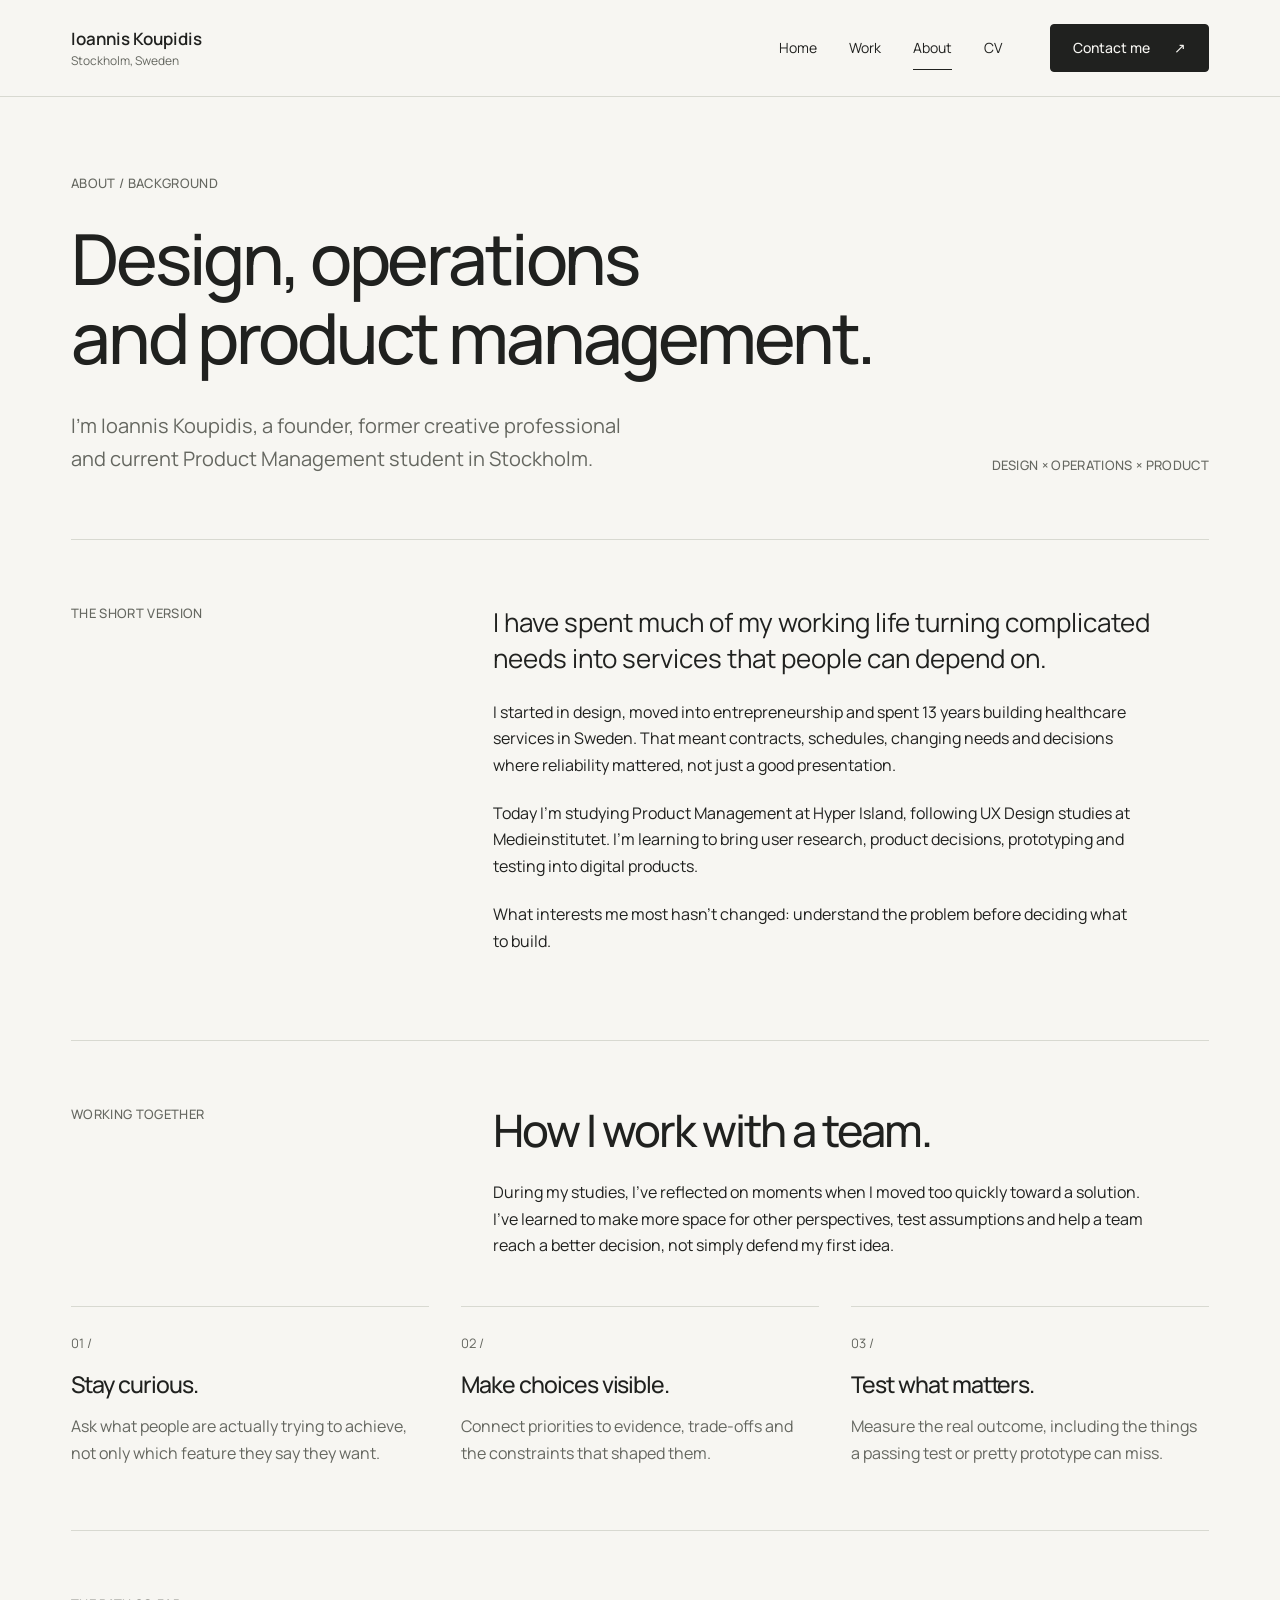
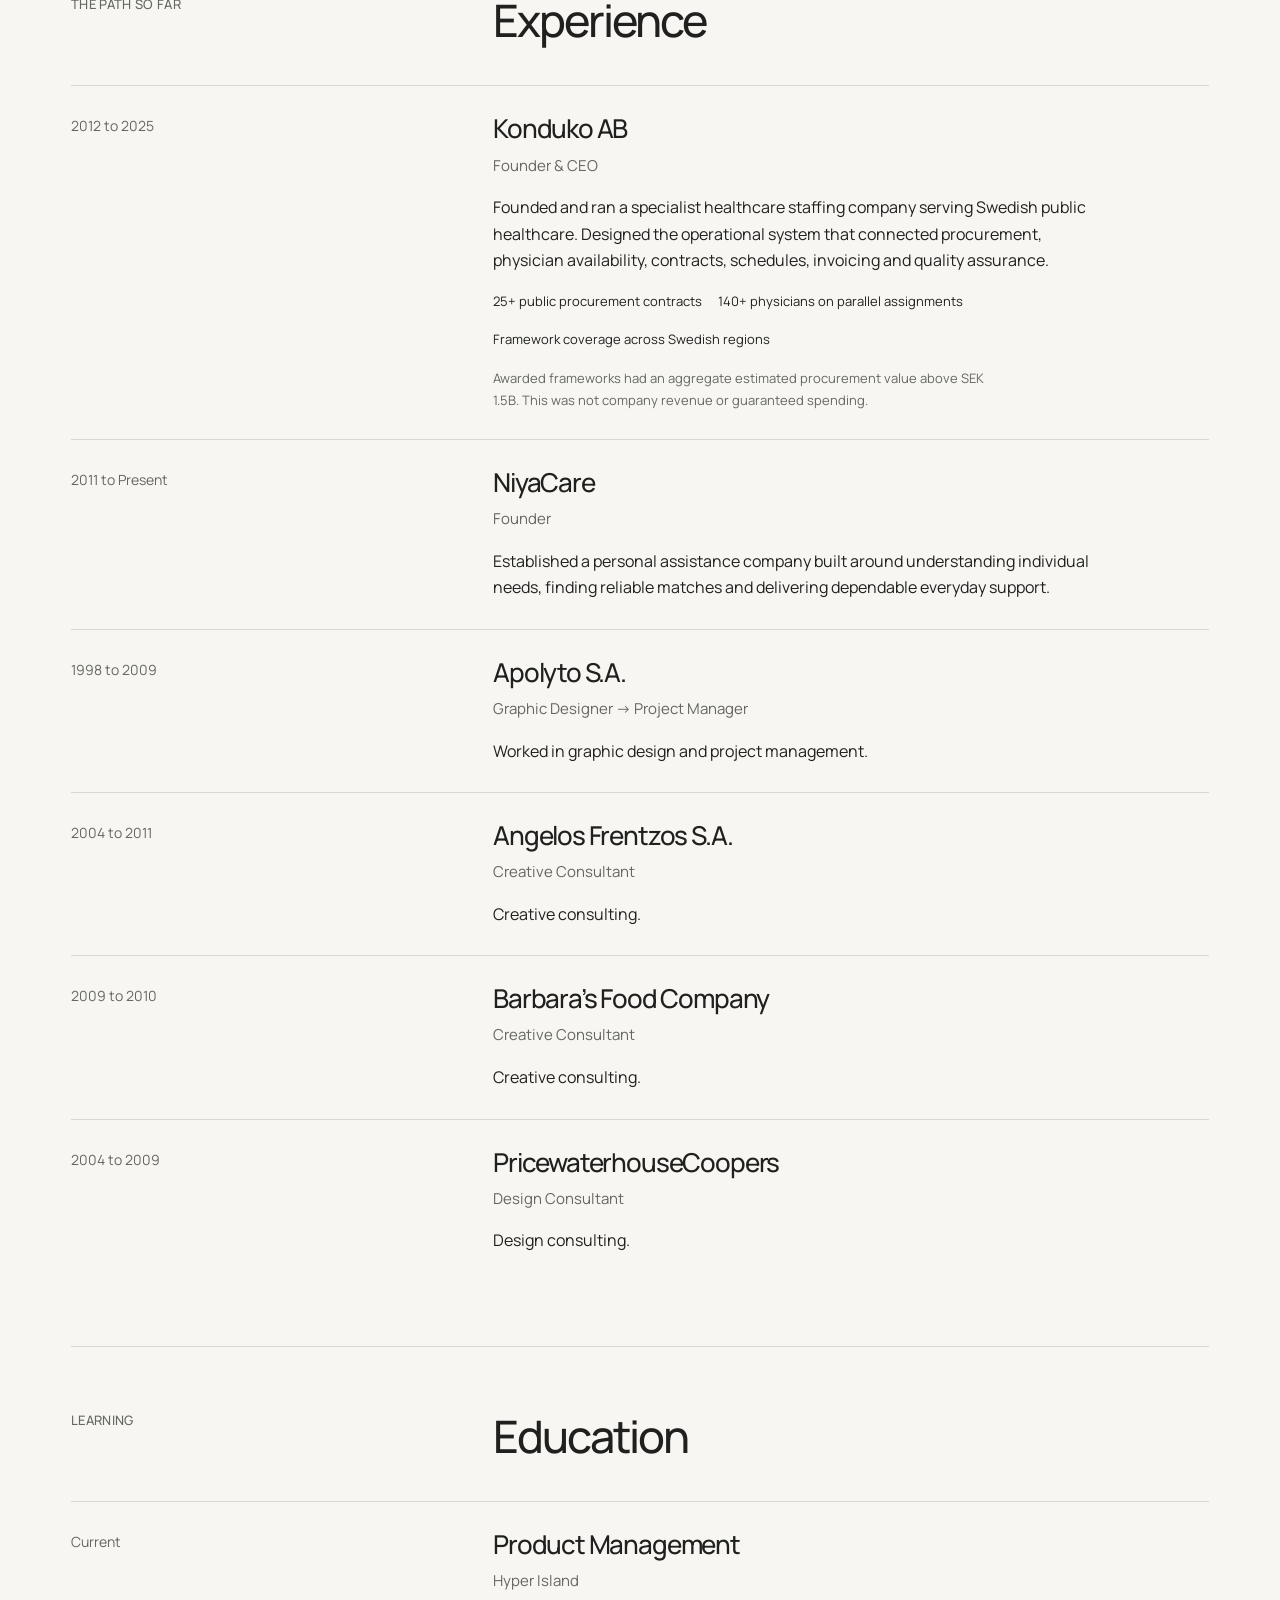
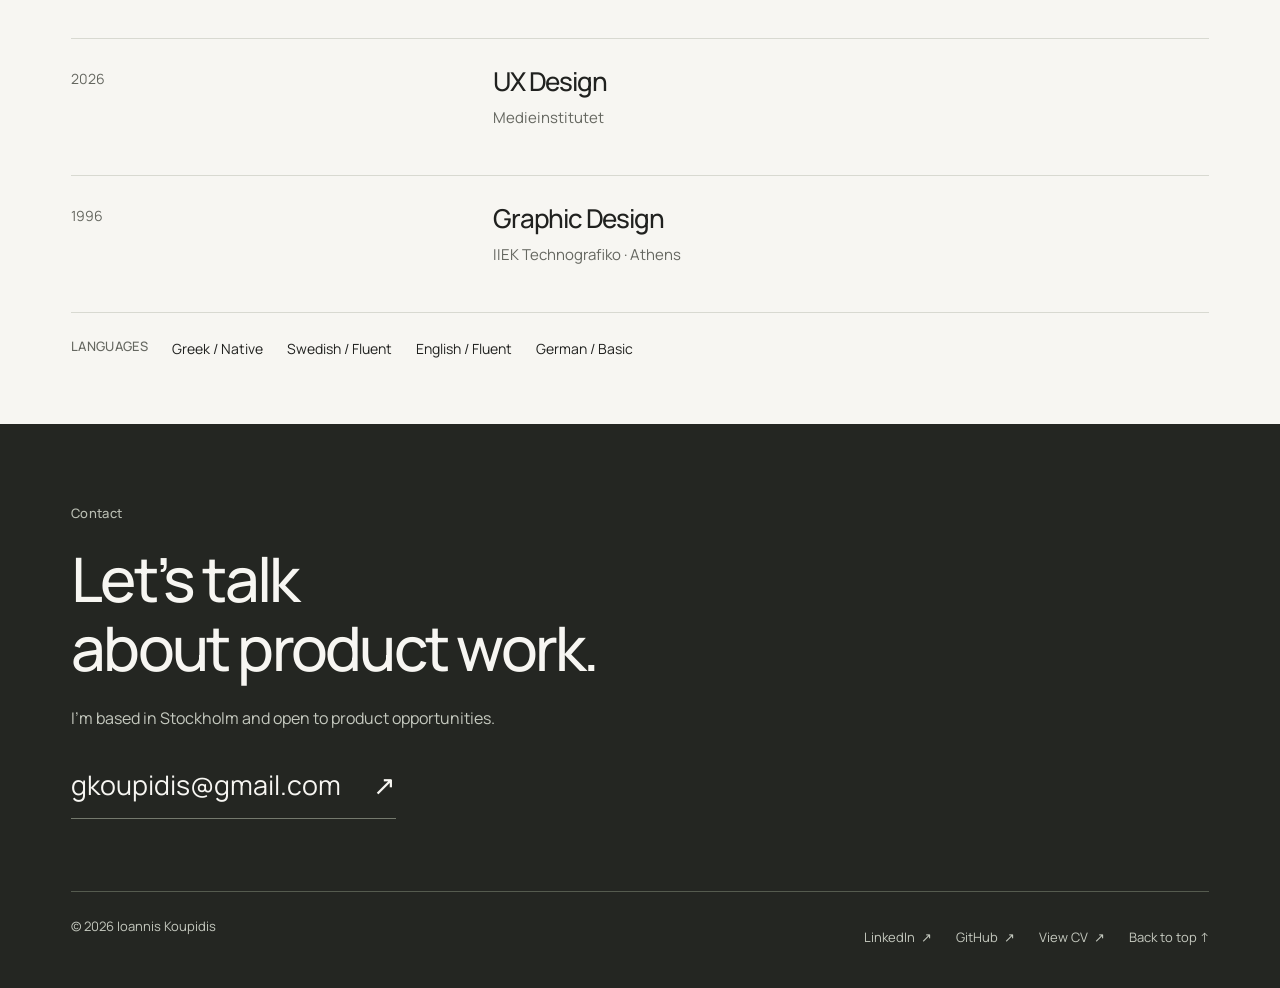
==== commit edcbe789: "Redesign portfolio around product decisions and selected work" ====
--- a/about/index.html
+++ b/about/index.html
@@ -1 +1,29 @@
-<!doctype html><html lang="en"><head><meta charset="utf-8"><meta name="viewport" content="width=device-width,initial-scale=1"><meta name="theme-color" content="#f3f1eb"><meta name="description" content="A founder, creative professional and Product Management student. My path from building services to digital products."><title>About Ioannis Koupidis</title><link rel="icon" href="../assets/favicon.svg" type="image/svg+xml"><link rel="stylesheet" href="../styles.css"><link rel="stylesheet" href="../redesign.css"></head><body data-page="about" data-root="../"><div id="app"></div><script type="module" src="../app.js"></script></body></html>+<!doctype html>
+<html lang="en" data-type="service" data-motion="on">
+  <head>
+    <meta charset="utf-8" />
+    <meta name="viewport" content="width=device-width,initial-scale=1" />
+    <meta name="theme-color" content="#f3f1eb" />
+    <meta
+      name="description"
+      content="A founder, creative professional and Product Management student. My path from building services to digital products."
+    />
+    <title>About Ioannis Koupidis</title>
+    <link rel="icon" href="../assets/favicon.svg" type="image/svg+xml" />
+    <link rel="stylesheet" href="../styles.css" />
+    <meta name="page-type" content="service" />
+    <meta name="site-kind" content="other" />
+    <link rel="stylesheet" href="../assets/taste-motion/motion.css" />
+    <script>
+      document.documentElement.classList.add("m-enter");
+      setTimeout(
+        () => document.documentElement.classList.add("m-enter-done"),
+        700,
+      );
+    </script>
+  </head>
+  <body data-page="about" data-root="../">
+    <div id="app"></div>
+    <script type="module" src="../app.js"></script>
+  </body>
+</html>
--- a/styles.css
+++ b/styles.css
@@ -1,25 +1,1347 @@
-@import url('https://fonts.googleapis.com/css2?family=DM+Sans:wght@400;500;600;700&family=IBM+Plex+Mono:wght@400;500;600&display=swap');
-:root{--ink:#161b18;--paper:#f3f2ec;--paper2:#e9e9df;--cream:#fffef8;--lime:#d7f294;--muted:#707970;--rule:#cdd2c9;--mono:'IBM Plex Mono',monospace;--sans:'DM Sans',Arial,Helvetica,sans-serif;--serif:Georgia,'Times New Roman',serif;--page-pad:clamp(22px,5.3vw,90px)}
-*{box-sizing:border-box}html{scroll-behavior:smooth;scroll-padding-top:120px}body{margin:0;background:var(--paper);color:var(--ink);font-family:var(--sans);font-size:16px;-webkit-font-smoothing:antialiased}::selection{color:var(--ink);background:var(--lime)}a{color:inherit;text-decoration:none}button{font:inherit}button,a{-webkit-tap-highlight-color:transparent}button:focus-visible,a:focus-visible{outline:3px solid #586def;outline-offset:5px}p{line-height:1.55}h1,h2,h3,h4,p{margin-top:0}h1,h2,h3{letter-spacing:-.055em}img{max-width:100%;display:block}.eyebrow{font-family:var(--mono);font-weight:500;font-size:.69rem;letter-spacing:.085em;line-height:1.7}.top-progress{position:fixed;top:0;left:0;width:100%;height:3px;background:#d0ed79;transform:scaleX(0);transform-origin:left center;z-index:150;pointer-events:none}.header{position:sticky;top:0;z-index:100;display:flex;align-items:center;justify-content:space-between;height:78px;padding:0 var(--page-pad);background:rgba(243,242,236,.95);border-bottom:1px solid var(--rule);backdrop-filter:blur(18px);transition:height .2s}.scrolled .header{height:68px}.wordmark{font-weight:700;letter-spacing:-.12em;font-size:2rem;line-height:1;white-space:nowrap}.wordmark span{font-size:.75rem;margin-left:5px;color:#87a341;vertical-align:top}.nav-group{display:flex;gap:clamp(35px,5vw,90px);align-items:center}.nav-group nav{display:flex;gap:clamp(20px,3vw,50px)}.nav-link{font-size:.92rem;font-weight:600;position:relative;padding:10px 0}.nav-link::after{content:'';display:block;height:2px;width:0;position:absolute;bottom:3px;background:currentColor;transition:width .3s}.nav-link:hover::after,.nav-link.active::after{width:100%}.contact-pill{display:inline-flex;align-items:center;gap:30px;border:1px solid var(--ink);border-radius:100px;padding:11px 17px;font-weight:600;font-size:.88rem;transition:background .2s,color .2s,transform .2s}.contact-pill:hover{background:var(--ink);color:white;transform:translateY(-2px)}.contact-pill span{font-size:1.3rem;line-height:1}.menu-toggle{display:none}
-.home-hero{background:#181f1b;color:#f4f6e9;min-height:min(900px,calc(100svh - 78px));display:flex;flex-direction:column;padding:36px var(--page-pad) 24px;overflow:hidden}.hero-topline,.hero-baseline{display:flex;justify-content:space-between;gap:20px;align-items:center}.hero-topline{color:#b4c5b2}.status-dot{display:inline-block;width:9px;height:9px;background:#d3f48c;border-radius:50%;margin-right:12px;box-shadow:0 0 18px #d3f48c99}.hero-head{display:grid;grid-template-columns:minmax(0,1fr) minmax(235px,.28fr);gap:36px;align-items:end;flex:1;padding:5vh 0}.hero-title{font-size:clamp(4.7rem,9.9vw,11rem);line-height:.9;font-weight:600;letter-spacing:-.099em;margin:0;max-width:1150px}.hero-line{display:block;white-space:nowrap;animation:title-rise 1s cubic-bezier(.2,.7,.1,1) both}.hero-line:nth-child(2){animation-delay:.13s}.hero-line:nth-child(3){animation-delay:.26s}.hero-title em,.bridge-statement em,h2 em,.page-hero em{font-family:var(--serif);font-weight:400;letter-spacing:-.075em}.hero-title em{color:var(--lime)}.hero-stop{color:var(--lime)}.hero-aside{display:flex;flex-direction:column;justify-content:end;gap:20px;align-items:start;padding-bottom:1rem;animation:fade-in 1.3s .45s both}.hero-aside p{max-width:320px;font-size:clamp(.95rem,1.1vw,1.13rem);color:#c8d2c6}.orb{width:clamp(100px,14vw,205px);aspect-ratio:1;border:1px solid #637b62;border-radius:50%;display:grid;place-items:center;position:relative;margin:0 0 15px auto;transform:rotate(-16deg);animation:orb-float 9s ease-in-out infinite}.orb::before,.orb::after{content:'';position:absolute;inset:14%;border:1px solid #637b62;border-radius:50%;transform:rotate(52deg) scaleX(.5)}.orb::after{transform:rotate(-51deg) scaleX(.42)}.orb-inner{font-size:clamp(2rem,4vw,4rem);font-weight:700;letter-spacing:-.15em;color:var(--lime)}.orb-inner span{color:#f3f2ec}.hero-baseline{border-top:1px solid #4a5a4c;padding-top:19px;color:#b8c9b5;font-family:var(--mono);letter-spacing:.08em;font-size:.7rem}.hero-baseline a{display:flex;gap:25px}.hero-baseline span{font-size:1.2em}.text-link{display:inline-flex;align-items:center;gap:30px;padding-bottom:9px;border-bottom:1px solid currentColor;font-weight:600;font-size:.95rem;transition:gap .25s}.text-link:hover{gap:46px}.text-link span{font-size:1.4em}.section-pad{padding:clamp(85px,11vw,165px) var(--page-pad)}.section-intro{display:grid;grid-template-columns:1fr 2fr;gap:30px;margin-bottom:85px}.section-intro h2,.numbers-head h2,.section-heading-row h2{font-size:clamp(3.5rem,7.2vw,8rem);line-height:.96;font-weight:600;margin:0 0 35px;letter-spacing:-.082em}.section-intro>div>p{max-width:620px;font-size:1.18rem;color:#555e57;margin:0}.work-section{background:#f2f3ed}.project-list{display:grid;gap:26px}.project-card{border:1px solid var(--rule);min-height:560px;display:grid;grid-template-columns:43% 57%;background:#fbfcf5;overflow:hidden;transition:box-shadow .32s,transform .32s,border-color .32s}.project-card:hover{transform:translateY(-5px);box-shadow:0 20px 55px #10211618;border-color:#9aaa99}.project-card-info{display:flex;flex-direction:column;justify-content:space-between;padding:clamp(26px,3.4vw,57px);min-width:0}.project-card-info .muted{color:#737b71}.project-card h3{font-size:clamp(3.7rem,6vw,7rem);font-weight:600;line-height:.97;letter-spacing:-.09em;margin-bottom:25px;display:flex;align-items:start;justify-content:space-between}.project-arrow{font-size:clamp(1.5rem,2vw,2.4rem);letter-spacing:0;transition:transform .3s}.project-card:hover .project-arrow{transform:translate(8px,-8px)}.project-slogan{font-weight:600;font-size:clamp(1.2rem,1.65vw,1.7rem);line-height:1.2;letter-spacing:-.03em;max-width:440px}.project-mini{font-size:.96rem;line-height:1.55;color:#606a62;max-width:420px}.project-bottom{display:flex;justify-content:space-between;gap:20px;align-items:center;border-top:1px solid var(--rule);padding-top:22px;font-family:var(--mono);font-size:.67rem;letter-spacing:.04em;text-transform:uppercase}.project-status{border-radius:100px;border:1px solid #c2cbc0;padding:7px 10px}.project-card-art{min-height:540px;overflow:hidden}.art-scene{height:100%;width:100%;background:var(--art);color:var(--art-ink);position:relative;overflow:hidden;display:flex;align-items:center;justify-content:center;isolation:isolate}.art-scene .visual-label{position:absolute;top:24px;left:26px;z-index:5;font-family:var(--mono);font-size:.68rem;letter-spacing:.09em;opacity:.68}.visual-footnote{position:absolute;bottom:16px;left:26px;z-index:5;font-family:var(--mono);font-size:.58rem;letter-spacing:.01em;opacity:.65}.art-scene::after{content:'';position:absolute;inset:0;pointer-events:none;background:repeating-linear-gradient(90deg,#fff0,#fff0 79px,#00000007 80px);mix-blend-mode:multiply}.art-scene>*:not(.visual-label):not(.visual-footnote){transition:transform .55s cubic-bezier(.2,.75,.2,1)}.project-card:hover .art-scene>*:not(.visual-label):not(.visual-footnote){transform:translateY(-9px) rotate(-1deg) scale(1.025)}.room-app{background:#f5f4ef;border:1.5px solid #242821;border-radius:9px;box-shadow:20px 26px 0 #1a28182b;width:min(76%,530px);aspect-ratio:1.05;padding:22px;color:#232a21;transform:rotate(-4deg);position:relative}.room-top{font-size:14px;font-weight:700;display:flex;justify-content:space-between;border-bottom:1px solid #cad0c5;padding-bottom:11px}.room-head{font-size:clamp(1.6rem,3.5vw,3.6rem);line-height:.94;letter-spacing:-.085em;font-weight:700;margin:25px 0 22px}.room-head em{font-weight:400;font-family:var(--serif)}.room-search{background:#fff;border:1px solid #b7c0b2;display:flex;justify-content:space-between;align-items:center;padding:9px;font-size:11px;font-weight:500}.room-go{background:#222b22;color:white;padding:9px}.room-grid{display:grid;grid-template-columns:1fr 1fr;grid-template-rows:1fr 1fr;gap:7px;margin-top:12px;height:32%}.room-block{border:1px solid #a2b3a1;background:#dfe6d6;padding:9px;font-weight:700;display:flex;flex-direction:column;justify-content:space-between;font-size:12px}.room-block small{font-size:10px;font-weight:400}.room-block-b{grid-row:span 2;background:#d0ddc3}.room-block-c{background:#c2d8bb}.art-scribe{background:#bfd1f7}.scribe-window{width:min(78%,580px);height:65%;min-height:300px;border-radius:15px;background:#f5f6f8;box-shadow:0 30px 80px #1e305269;overflow:hidden;transform:rotate(3deg);border:1px solid #63758f}.scribe-chrome{height:38px;background:#e2e5ec;display:flex;align-items:center;gap:5px;padding:0 16px}.scribe-chrome i{display:block;width:8px;height:8px;border-radius:50%;background:#a8afbc}.scribe-chrome i:first-child{background:#f9a09a}.scribe-chrome span{font-family:var(--mono);font-size:9px;margin-left:auto;letter-spacing:.08em}.scribe-body{display:grid;grid-template-columns:1fr 1fr;height:calc(100% - 38px);color:#233456}.scribe-panel{padding:24px 19px;background:#fff;display:flex;flex-direction:column;justify-content:space-between}.mini-label{font-family:var(--mono);font-size:9px;letter-spacing:.08em;color:inherit;opacity:.65}.scribe-timer{font-size:clamp(2rem,4vw,4rem);font-weight:600;letter-spacing:-.1em}.sound-wave{display:flex;align-items:center;gap:3px;height:65px}.sound-wave b{height:var(--h);background:#4464a1;flex:1;min-width:2px;border-radius:9px;animation:wave-pulse 1.8s ease-in-out infinite;animation-delay:calc(var(--i) * -70ms)}.scribe-state{font-size:10px;color:#3261a3}.scribe-transcript{padding:24px 16px;background:#edf0f8}.mock-line{height:7px;background:#cbd4e4;border-radius:4px;margin-top:17px;width:80%}.mock-line.wide{width:100%}.mock-line.mid{width:68%}.mock-line.short{width:40%}.art-agent{background:#e4bff3}.agent-interface{width:78%;aspect-ratio:1.12;background:#192023;border:2px solid #0e1c1d;color:#d4e9d3;box-shadow:22px 26px 0 #43324b33;padding:22px 26px;transform:rotate(-3deg);position:relative;display:flex;flex-direction:column;justify-content:space-between}.agent-top,.agent-bottom{display:flex;justify-content:space-between;font-size:11px;font-family:var(--mono);letter-spacing:.06em;position:relative;z-index:3}.agent-top span{font-size:9px}.agent-center{font-size:clamp(2rem,4.5vw,5rem);line-height:.95;letter-spacing:-.075em;font-weight:700;position:relative;z-index:3}.agent-center em{font-family:var(--serif);font-weight:400;color:#e4bff3}.agent-hint{border:1px solid #92bcaa;padding:12px 15px;font-size:11px;position:relative;z-index:3}.agent-cross{position:absolute;right:10%;top:22%;color:#d5efb1;font-size:8rem;opacity:.12}.agent-grain{position:absolute;inset:0;background:radial-gradient(ellipse at 60% 60%,#7da08b44,transparent 60%)}.art-compass{background:#ffdda9}.compass-board{width:80%;aspect-ratio:1.2;display:grid;grid-template-columns:27% 1fr;overflow:hidden;border:1px solid #8b7b66;background:#f7f5ee;border-radius:7px;box-shadow:24px 24px 0 #82654335;transform:rotate(2deg)}.compass-side{display:flex;flex-direction:column;gap:16px;padding:20px 16px;background:#343e37;color:#e7e8d7;font-size:10px}.compass-side span:first-child{font-size:24px;color:#daeca9}.compass-side span:nth-child(2){color:#d4f593;font-weight:700}.compass-main{padding:18px 22px;display:flex;flex-direction:column;gap:18px}.compass-main>div:nth-child(2){font-size:clamp(1.65rem,3.8vw,3.8rem);font-weight:600;line-height:1;letter-spacing:-.07em}.compass-note{display:flex;flex-direction:column;gap:11px;border:1px solid #bac1b9;padding:15px;background:#fffdfa}.compass-note span{font-family:var(--mono);font-size:9px}.compass-note b{font-size:16px}.compass-note small{line-height:1.4;color:#6d766e}.art-circles{background:#f6b4ac}.circles-art{width:85%;height:85%;display:grid;place-items:center;position:relative;transform:rotate(-9deg)}.circle{position:absolute;border:1.5px solid #792a3b;border-radius:50%}.orbit-1{width:85%;aspect-ratio:1}.orbit-2{width:65%;aspect-ratio:1}.orbit-3{width:105%;aspect-ratio:1}.circle-core{width:47%;aspect-ratio:1;border-radius:50%;background:#2d1720;color:#ffc7b9;display:flex;flex-direction:column;align-items:center;justify-content:center;text-align:center;line-height:1;font-weight:700;font-size:clamp(1.6rem,3.4vw,3rem);letter-spacing:-.07em}.circle-core span{font-size:16px;margin-top:14px}.circle-dot{position:absolute;width:18px;aspect-ratio:1;border-radius:50%;background:#742f3d}.dot-a{top:9%;left:20%}.dot-b{right:7%;top:36%}.dot-c{left:18%;bottom:10%}.dot-d{right:26%;bottom:7%}
-.other-work{margin-top:110px;display:grid;grid-template-columns:1fr 1.5fr;gap:55px;border-top:1px solid var(--rule);padding-top:48px}.other-work h3{font-size:clamp(2.5rem,4vw,4rem);line-height:1;letter-spacing:-.07em;margin-top:30px}.other-links{display:grid;gap:25px}.other-item{display:flex;justify-content:space-between;gap:25px;align-items:center;border-bottom:1px solid var(--rule);padding-bottom:20px}.other-item h4{font-size:1.7rem;letter-spacing:-.05em;margin:10px 0}.other-item p{color:#647066;font-size:.93rem;max-width:480px;margin:0}.other-item>a{font-size:2rem;border:1px solid var(--rule);width:50px;height:50px;display:grid;place-items:center;border-radius:50%;flex-shrink:0;transition:background .2s,transform .2s}.other-item>a:hover{background:var(--lime);transform:rotate(45deg)}
-.bridge-section{background:#e1efae;padding:65px var(--page-pad) 50px;min-height:700px;display:flex;flex-direction:column;justify-content:space-between}.bridge-top,.bridge-bottom{display:flex;justify-content:space-between;gap:35px}.bridge-icon{font-size:3rem;line-height:1}.bridge-statement{font-size:clamp(3.7rem,7.5vw,9rem);line-height:1.02;letter-spacing:-.077em;font-weight:600;max-width:1450px;margin:70px 0}.bridge-statement em{font-style:italic;color:#5e7655}.bridge-bottom{border-top:1px solid #afbc90;padding-top:24px;align-items:center}.bridge-bottom p{max-width:650px;margin:0;font-size:1.06rem}.round-arrow{width:70px;height:70px;border:1px solid #273325;border-radius:50%;display:grid;place-items:center;font-size:2rem;flex-shrink:0;transition:background .2s,transform .2s}.round-arrow:hover{background:#1a261c;color:white;transform:rotate(45deg)}
-.numbers-section{background:#f8f8f2}.numbers-head{display:flex;justify-content:space-between;align-items:start;gap:55px}.number-grid{display:grid;grid-template-columns:repeat(3,1fr);gap:35px;border-top:1px solid var(--rule);border-bottom:1px solid var(--rule);padding:55px 0;margin:50px 0 25px}.number-grid>div+div{border-left:1px solid var(--rule);padding-left:35px}.number-grid strong{font-size:clamp(3.4rem,6vw,7.3rem);letter-spacing:-.095em;font-weight:600;line-height:1}.number-grid strong span{font-size:.29em;letter-spacing:-.03em}.number-grid p{font-size:1.06rem;max-width:260px}.number-caveat{font-family:var(--mono);color:#7b827b;max-width:790px;font-size:.72rem;margin-bottom:48px}.footer{padding:60px var(--page-pad) 30px;background:#18211c;color:#f1f4e9;overflow:hidden}.footer-kicker{display:flex;align-items:center;justify-content:space-between;border-top:1px solid #445449;padding-top:20px;color:#a6c1a5}.footer-star{color:var(--lime);font-size:3rem}.footer-title{font-size:clamp(4rem,9.1vw,11rem);font-weight:600;line-height:.97;letter-spacing:-.09em;display:block;margin:80px 0 110px;transition:color .2s}.footer-title:hover{color:var(--lime)}.footer-title .question{font-family:var(--serif);color:var(--lime)}.footer-arrow{display:inline-block;font-size:.6em;margin-left:.2em;transition:transform .3s}.footer-title:hover .footer-arrow{transform:translate(17px,-17px)}.footer-bottom{border-top:1px solid #445449;padding-top:24px;display:flex;justify-content:space-between;align-items:center;gap:25px;font-size:.81rem}.footer-bottom .dim{color:#78907e}.footer-bottom>div{display:flex;gap:25px;flex-wrap:wrap}.footer-bottom a:hover{text-decoration:underline}
-.page-hero{padding:110px var(--page-pad) 40px;min-height:670px;display:flex;flex-direction:column;justify-content:space-between}.page-hero h1{font-size:clamp(4rem,8.2vw,10rem);line-height:.97;font-weight:600;letter-spacing:-.087em;margin:50px 0 90px}.page-hero em{color:#8da269}.page-hero-bottom{border-top:1px solid var(--rule);padding-top:24px;display:flex;gap:30px;justify-content:space-between;align-items:end}.page-hero-bottom p{font-size:1.2rem;max-width:520px;margin:0}.about-hero{background:#e6ecda}.story-body{background:#f6f6f0}.story-split{display:grid;grid-template-columns:1fr 2fr;gap:50px}.story-prose{max-width:800px}.story-prose p{font-size:clamp(1.16rem,1.65vw,1.65rem);line-height:1.45;color:#526054}.story-prose .story-lead{font-size:clamp(2rem,3.2vw,3.4rem);line-height:1.17;letter-spacing:-.048em;color:var(--ink);font-weight:600}.accent-asterisk{font-size:2rem;color:#839e58;margin-left:15px}.learning-section{background:#e8efdc}.learning-three{display:grid;grid-template-columns:repeat(3,1fr);gap:50px;border-top:1px solid #b3c4aa;padding-top:35px}.learning-three article{border-right:1px solid #b3c4aa;padding-right:34px}.learning-three article:last-child{border-right:0}.learning-three article span{font-family:var(--mono);font-size:.75rem}.learning-three h3{font-size:2rem;letter-spacing:-.06em;margin:35px 0 20px}.learning-three p{max-width:300px;color:#576653}.timeline-section{background:#fafaf5}.section-heading-row{display:grid;grid-template-columns:1fr 2fr;gap:40px;align-items:start;margin-bottom:50px}.section-heading-row h2{margin:0}.heading-mark{font-size:.4em;vertical-align:top;color:#88a164;margin-left:22px}.timeline{border-top:1px solid var(--rule)}.timeline-item{display:grid;grid-template-columns:1fr 2fr;gap:40px;padding:36px 0;border-bottom:1px solid var(--rule)}.tl-years{font-family:var(--mono);color:#6c7c6c;font-size:.83rem}.tl-content h3{font-size:clamp(1.8rem,2.4vw,2.6rem);margin:0 0 6px}.tl-content .role{display:block;font-weight:600;margin-bottom:16px}.tl-content p{max-width:700px;color:#566258;margin-bottom:0}.evidence-chips{display:flex;flex-wrap:wrap;gap:8px;margin-top:18px}.evidence-chips span{border:1px solid #adbbaa;border-radius:100px;padding:8px 11px;font-size:.75rem}.tl-content p.evidence-note{margin-top:12px;font-size:.78rem;color:#7b817a}.education-section{background:#edf1e6}.language-bar{border-top:1px solid var(--rule);margin-top:70px;padding-top:28px;display:flex;flex-wrap:wrap;justify-content:space-between;gap:20px;font-size:.85rem}.cv-hero{background:#e4e6f1}.cv-hero em{color:#757ca8}.download-btn{border:1px solid #252a3c;border-radius:100px;padding:15px 20px;display:inline-flex;gap:50px;font-weight:700;white-space:nowrap;transition:background .2s,color .2s}.download-btn:hover{background:#252a3c;color:white}.cv-paper{width:min(1120px,calc(100% - 2 * var(--page-pad)));margin:90px auto;background:white;border:1px solid #d5d9d0;padding:clamp(30px,6vw,95px);box-shadow:20px 25px 0 #ced2c440}.cv-contact{display:grid;grid-template-columns:1.8fr 1fr;gap:40px;padding-bottom:50px;border-bottom:2px solid var(--ink)}.cv-contact h2{font-size:clamp(2rem,3.4vw,4rem);letter-spacing:-.06em;margin:10px 0}.cv-contact p{max-width:650px;color:#555f57;font-size:1.05rem}.cv-contact-links{display:flex;flex-direction:column;gap:10px;align-items:flex-start;justify-content:end;font-size:.9rem}.cv-contact-links a{text-decoration:underline}.cv-block{display:grid;grid-template-columns:1fr 3fr;gap:34px;border-bottom:1px solid #d9ded5;padding:40px 0}.cv-block h3{text-transform:uppercase;font-family:var(--mono);font-size:.85rem;letter-spacing:.05em;margin:0}.cv-block>p{margin:0;color:#526053}.cv-entry{display:flex;justify-content:space-between;gap:22px;padding:0 0 28px;margin-bottom:22px;border-bottom:1px solid #e7e9e4}.cv-entry:last-child{border:0;margin-bottom:0;padding-bottom:0}.cv-entry strong,.cv-entry span{display:block}.cv-entry strong{font-size:1.22rem;letter-spacing:-.03em}.cv-entry span{font-size:.89rem;color:#687369;margin-top:3px}.cv-entry p{font-size:.9rem;max-width:650px;line-height:1.55;margin:10px 0 0}.cv-entry small{display:block;font-size:.75rem;color:#7c827c;margin-top:8px}.cv-entry .cv-date{font-family:var(--mono);font-size:.71rem;text-align:right;white-space:nowrap;margin-top:4px}.cv-after{padding:0 var(--page-pad) 120px;display:flex;justify-content:space-between;align-items:center;gap:30px}.cv-after p{max-width:600px}.not-found{min-height:60vh;padding:15vh var(--page-pad)}
-/* Individual case studies */
-.case-page{background:#f9faf4}.case-toolbar{position:sticky;top:68px;z-index:70;display:flex;align-items:center;justify-content:space-between;gap:20px;padding:13px var(--page-pad);background:rgba(249,250,244,.96);border-bottom:1px solid var(--rule);backdrop-filter:blur(14px)}.case-back{font-weight:600;font-size:.86rem;white-space:nowrap}.case-back:hover{text-decoration:underline}.mode-control{display:flex;border:1px solid var(--ink);border-radius:100px;padding:4px;background:#fafbf4}.mode-button{min-width:76px;padding:8px 13px;background:transparent;border:0;border-radius:100px;cursor:pointer;font-size:.85rem;font-weight:600;transition:background .18s,color .18s}.mode-button.selected{background:var(--ink);color:white}.mode-button:not(.selected):hover{background:#e4e9df}.reading-estimate{font-family:var(--mono);font-size:.69rem;letter-spacing:.05em;white-space:nowrap}.case-hero{background:var(--project-accent);color:var(--project-ink);padding:60px var(--page-pad) 42px}.case-hero h1{font-size:clamp(6rem,16vw,18rem);line-height:.9;letter-spacing:-.11em;font-weight:600;margin:65px 0 22px;overflow-wrap:anywhere}.case-hero-star{font-size:.21em;vertical-align:top;margin-left:15px;letter-spacing:0}.case-subtitle{font-size:clamp(1.6rem,3.6vw,4rem);max-width:950px;letter-spacing:-.055em;line-height:1.08;font-weight:500;margin:0 0 75px}.case-meta{display:grid;grid-template-columns:1.3fr .7fr 1fr 1fr;gap:25px;border-top:1px solid currentColor;padding-top:20px}.case-meta>div{display:flex;flex-direction:column;gap:7px}.case-meta span{font-family:var(--mono);font-size:.68rem;letter-spacing:.05em;opacity:.7}.case-meta strong{font-weight:600;font-size:.91rem;line-height:1.45}.case-visual-wrap{height:clamp(420px,58vw,800px);padding:24px;background:var(--project-ink)}.case-visual-wrap .art-scene{max-width:1500px;margin:auto;border-radius:2px}.case-visual-wrap .art-scene .visual-label{font-size:.84rem}.case-visual-wrap .room-app{max-width:800px;padding:32px}.case-visual-wrap .room-head{font-size:clamp(2.4rem,5vw,6rem)}.case-visual-wrap .scribe-window{max-width:900px}.case-body{display:grid;grid-template-columns:260px minmax(0,1fr);gap:clamp(45px,8vw,140px);padding:120px var(--page-pad) 0;max-width:1650px;margin:auto}.case-sidebar{position:sticky;top:170px;height:fit-content;border-top:1px solid var(--rule);padding-top:17px}.chapter-nav{display:flex;flex-direction:column;margin:27px 0 40px;gap:4px}.chapter-nav-item{display:flex;gap:20px;align-items:center;padding:10px 0;color:#7d857b;font-size:.87rem;font-weight:600;transition:color .2s}.chapter-nav-item span{font-family:var(--mono);font-size:.67rem;color:#9ba59c}.chapter-nav-item:hover,.chapter-nav-item.active{color:var(--ink)}.chapter-nav-item.active::before{content:'';display:block;width:8px;height:8px;border-radius:50%;background:var(--project-accent);box-shadow:0 0 0 1px var(--ink);position:absolute;transform:translateX(-17px)}.sidebar-progress{font-family:var(--mono);font-size:.7rem;color:#7c877d;display:flex;justify-content:space-between;border-top:1px solid var(--rule);padding-top:15px}.case-intro{padding-bottom:100px}.case-intro>p{font-size:clamp(1.8rem,2.7vw,3.3rem);letter-spacing:-.055em;line-height:1.17;font-weight:500;max-width:950px;margin:32px 0 60px}.case-fact{display:flex;gap:25px;align-items:end;border-top:1px solid var(--rule);border-bottom:1px solid var(--rule);padding:25px 0}.case-fact>strong{font-size:clamp(5rem,9vw,9rem);line-height:.8;letter-spacing:-.1em;font-weight:600;color:var(--project-ink)}.case-fact>div{display:flex;flex-direction:column;gap:10px;max-width:330px}.case-fact span{font-weight:700;font-size:1.1rem;line-height:1.2}.case-fact small{line-height:1.4;color:#788177}.case-actions{display:flex;flex-wrap:wrap;gap:18px;margin:26px 0 0}.case-actions a{border:1px solid #abb5aa;border-radius:100px;padding:12px 18px;font-size:.82rem;font-weight:600;transition:background .2s}.case-actions a:hover{background:var(--project-accent)}.chapter{border-top:1px solid var(--rule);padding:42px 0 115px;display:grid;grid-template-columns:155px minmax(0,1fr);gap:35px;scroll-margin-top:155px}.chapter-num{font-family:var(--mono);font-size:.68rem;letter-spacing:.04em;color:#778078}.chapter-content h2{font-size:clamp(2.5rem,4.1vw,5rem);line-height:1.01;letter-spacing:-.074em;margin:0 0 35px;font-weight:600;max-width:900px}.chapter-content p{font-size:clamp(1rem,1.25vw,1.16rem);max-width:750px;color:#59665d;line-height:1.75;margin-bottom:22px}.chapter-insight{padding:25px 30px;margin-top:40px;background:#ecf0e5;border-left:4px solid var(--project-accent);display:flex;flex-direction:column;gap:12px}.chapter-insight span{font-family:var(--mono);font-size:.63rem;letter-spacing:.08em;color:#69766b}.chapter-insight strong{font-size:1.2rem;line-height:1.32;letter-spacing:-.025em}.chapter-short{padding-bottom:65px;min-height:240px}.chapter-short .chapter-content h2{font-size:clamp(2.1rem,3.1vw,3.6rem)}.chapter-short .chapter-content p{font-size:1.12rem}.chapter-container.switching{animation:content-swap .28s both}.case-end{padding:60px 0 150px;border-top:1px solid var(--rule)}.case-end>a{display:flex;flex-direction:column;gap:15px;margin-top:35px}.case-end>a>span{font-size:.9rem;color:#7a857b}.case-end strong{font-size:clamp(3rem,6.6vw,8rem);line-height:1;font-weight:600;letter-spacing:-.09em}.case-end strong span{font-size:.8em;display:inline-block;transition:transform .2s}.case-end a:hover strong span{transform:translate(10px,-10px)}
-.reveal{opacity:0;transform:translateY(26px);transition:opacity .8s cubic-bezier(.2,.7,.2,1),transform .8s cubic-bezier(.2,.7,.2,1)}.reveal.revealed{opacity:1;transform:none}@keyframes title-rise{from{opacity:0;transform:translateY(65px)}to{opacity:1;transform:none}}@keyframes fade-in{from{opacity:0;transform:translateY(15px)}to{opacity:1;transform:none}}@keyframes orb-float{0%,100%{transform:rotate(-16deg) translateY(0)}50%{transform:rotate(-9deg) translateY(-9px)}}@keyframes wave-pulse{0%,100%{transform:scaleY(.5)}50%{transform:scaleY(1)}}@keyframes content-swap{from{opacity:.5;transform:translateY(8px)}to{opacity:1;transform:none}}
-@media(max-width:1150px){.hero-head{grid-template-columns:1fr;gap:25px}.hero-title{font-size:clamp(4.8rem,11.4vw,8rem)}.hero-aside{max-width:630px;display:flex;flex-direction:row;align-items:center;gap:40px}.orb{margin:0;flex-shrink:0;width:120px}.hero-aside p{max-width:260px}.project-card{grid-template-columns:45% 55%;min-height:480px}.project-card-art{min-height:480px}.project-card h3{font-size:5vw}.case-body{grid-template-columns:200px 1fr;gap:40px}.chapter{grid-template-columns:110px 1fr;gap:18px}.room-app{width:84%}.footer-title{font-size:9vw}}
-@media(max-width:800px){:root{--page-pad:24px}.header{height:66px}.scrolled .header{height:62px}.nav-group{display:none;position:absolute;top:100%;left:0;right:0;background:var(--paper);padding:28px var(--page-pad) 40px;border-bottom:1px solid var(--rule);box-shadow:0 20px 30px #15201817;align-items:start}.menu-open .nav-group{display:flex;flex-direction:column;gap:26px}.nav-group nav{flex-direction:column;align-items:start;gap:15px}.nav-link{font-size:1.4rem}.menu-toggle{display:flex;flex-direction:column;gap:6px;border:0;padding:13px 5px;background:none;cursor:pointer}.menu-toggle span{display:block;width:25px;height:2px;background:var(--ink)}.menu-open .menu-toggle span:first-child{transform:translateY(4px) rotate(45deg)}.menu-open .menu-toggle span:last-child{transform:translateY(-4px) rotate(-45deg)}.home-hero{min-height:750px;padding-top:27px}.hero-topline .eyebrow:last-child{display:none}.hero-title{font-size:clamp(4rem,12.2vw,7rem)}.hero-head{padding:55px 0;align-content:center}.hero-aside{flex-wrap:wrap;gap:22px}.hero-aside p{max-width:430px}.hero-baseline{font-size:.57rem}.section-intro,.story-split,.section-heading-row{grid-template-columns:1fr;gap:28px}.section-intro h2,.numbers-head h2{font-size:clamp(3.6rem,8vw,6rem)}.section-intro{margin-bottom:42px}.project-card{grid-template-columns:1fr;min-height:0}.project-card-info{min-height:330px;padding:30px}.project-card h3{font-size:clamp(3.5rem,11vw,5.5rem);margin:15px 0}.project-card-art{height:430px;min-height:0}.other-work{grid-template-columns:1fr;gap:20px}.bridge-section{min-height:580px}.bridge-statement{font-size:clamp(3.5rem,8.9vw,6.4rem)}.numbers-head{display:block}.number-grid{grid-template-columns:1fr;gap:28px}.number-grid>div+div{border-left:0;border-top:1px solid var(--rule);padding:25px 0 0}.number-grid strong{font-size:5.6rem}.learning-three{grid-template-columns:1fr;gap:25px}.learning-three article{border-right:0;border-bottom:1px solid #b3c4aa;padding:0 0 20px}.learning-three article:last-child{border:0}.timeline-item{grid-template-columns:130px 1fr;gap:20px}.page-hero h1{font-size:clamp(3.9rem,9.1vw,7rem)}.case-toolbar{top:62px;padding:12px var(--page-pad)}.case-hero h1{font-size:clamp(5.5rem,18vw,10rem);margin:50px 0 25px}.case-hero{padding-top:48px}.case-subtitle{margin-bottom:55px}.case-meta{grid-template-columns:repeat(2,1fr);row-gap:24px}.case-body{grid-template-columns:1fr;padding-top:55px;gap:0}.case-sidebar{position:static;padding:10px 0 24px;border-bottom:1px solid var(--rule);margin-bottom:40px}.chapter-nav{flex-direction:row;overflow:auto;gap:18px;margin:16px 0 0;padding-bottom:9px}.chapter-nav-item{white-space:nowrap;flex-shrink:0}.chapter-nav-item.active::before{display:none}.sidebar-progress{display:none}.case-intro{padding-bottom:65px}.chapter{grid-template-columns:1fr;gap:18px;padding-bottom:90px}.case-visual-wrap{height:500px;padding:12px}.case-visual-wrap .room-head{font-size:3.8rem}.case-visual-wrap .compass-board{width:88%}.case-visual-wrap .room-app{max-height:430px}.cv-contact{grid-template-columns:1fr}.cv-block{grid-template-columns:1fr}.footer-title{font-size:clamp(3.6rem,10vw,7rem)}.footer-bottom{flex-direction:column;align-items:start}.cv-after{flex-direction:column;align-items:start}}
-@media(max-width:520px){.hero-title{font-size:clamp(3.4rem,13vw,4.8rem)}.home-hero{min-height:730px}.hero-head{padding:58px 0 40px}.hero-aside{display:block}.orb{width:90px;float:right;margin:-6px 0 0 15px}.hero-aside p{font-size:.95rem}.hero-baseline{align-items:end;gap:12px}.hero-baseline>span{max-width:180px}.hero-baseline>a{max-width:90px;text-align:right;gap:5px}.project-card-art{height:360px}.project-card-info{min-height:350px}.room-app{width:82%;aspect-ratio:1.05;padding:14px;box-shadow:12px 15px 0 #1a28182b}.room-head{margin:19px 0 13px;font-size:2rem}.room-grid{height:28%}.room-block{padding:6px}.room-search{padding:5px}.scribe-window{height:64%;min-height:230px;width:85%}.scribe-panel,.scribe-transcript{padding:12px 10px}.scribe-timer{font-size:1.9rem}.agent-interface{height:62%;width:87%;padding:17px;aspect-ratio:auto}.agent-center{font-size:2rem}.compass-board{width:89%;aspect-ratio:1.06}.compass-side{padding:15px 8px;font-size:9px;gap:13px}.compass-main{padding:13px;gap:12px}.compass-main>div:nth-child(2){font-size:1.8rem}.compass-note{padding:9px;gap:5px}.compass-note b{font-size:12px}.compass-note small{font-size:9px}.circles-art{width:105%}.circle-core{font-size:1.4rem}.bridge-statement{font-size:clamp(3.3rem,11.1vw,5.1rem)}.bridge-bottom p{font-size:.88rem}.round-arrow{width:50px;height:50px}.page-hero{min-height:560px;padding-top:68px}.page-hero h1{font-size:clamp(3.3rem,10.3vw,5.2rem)}.page-hero-bottom{flex-direction:column;align-items:start}.tl-years{font-size:.72rem}.timeline-item{grid-template-columns:1fr;gap:9px}.case-toolbar{gap:7px}.case-back{font-size:.75rem}.mode-button{min-width:57px;font-size:.76rem;padding:7px}.reading-estimate{font-size:.55rem}.case-hero h1{font-size:clamp(4.5rem,19vw,7rem)}.case-subtitle{font-size:1.85rem}.case-meta{gap:15px}.case-meta strong{font-size:.81rem}.case-visual-wrap{height:370px}.case-fact{align-items:center}.case-fact>strong{font-size:5.8rem}.case-intro>p{font-size:1.8rem}.chapter-content h2{font-size:2.6rem}.case-end strong{font-size:4rem}.cv-paper{width:calc(100% - 24px);padding:23px;margin:50px auto}.cv-entry{display:block}.cv-entry .cv-date{text-align:left}.footer-title{font-size:clamp(3.3rem,10vw,4.8rem)}.footer-bottom>div{gap:15px}}
-@media(prefers-reduced-motion:reduce){*,*::before,*::after{scroll-behavior:auto!important;animation-duration:.01ms!important;animation-iteration-count:1!important;transition-duration:.01ms!important}.reveal{opacity:1;transform:none}.hero-line,.hero-aside{opacity:1;transform:none}}
-@media print{.header,.footer,.case-toolbar,.top-progress,.download-btn,.cv-after{display:none!important}body{background:white!important;color:black!important;font-family:Arial,sans-serif!important}.cv-hero{padding:15px 25px;min-height:0;background:white}.cv-hero h1{font-size:36px;margin:16px 0}.cv-paper{width:100%;box-shadow:none;border:0;margin:0;padding:15px 25px}.cv-block{padding:12px 0;break-inside:avoid}.cv-entry{break-inside:avoid;padding-bottom:10px;margin-bottom:10px}.cv-contact{padding-bottom:15px}.cv-block h3,.cv-contact h2{color:black}.cv-entry p{font-size:11px}.cv-entry strong{font-size:13px}.cv-contact p,.cv-contact-links{font-size:11px}.page-hero-bottom{display:none}}
-/* Keep the chapter rail scrollable without allowing its intrinsic width to expand the mobile page. */
-.case-sidebar,.case-main,.chapter-container,.chapter-content{min-width:0}
-@media(max-width:800px){.case-body{grid-template-columns:minmax(0,1fr);width:100%}.chapter-nav{width:100%;max-width:100%;overflow-x:auto;overscroll-behavior-inline:contain}.case-sidebar{max-width:100%}.case-main{width:100%}}
-.actual-artifacts{margin-top:65px;border-top:1px solid var(--rule);padding-top:23px}
-.actual-gallery{display:grid;grid-template-columns:repeat(2,minmax(0,1fr));gap:18px;margin-top:20px}
-.actual-gallery figure{margin:0;padding:12px;background:#e9ece6;border:1px solid var(--rule)}
-.actual-gallery img{width:100%;aspect-ratio:1.25;object-fit:contain;background:#d7e0ea}
-.actual-gallery figcaption{font-family:var(--mono);font-size:.65rem;color:#667368;padding:12px 0 2px}
-@media(max-width:520px){.actual-gallery{grid-template-columns:minmax(0,1fr)}}+@import url("https://fonts.googleapis.com/css2?family=Manrope:wght@400;500;600&display=swap");
+:root {
+  color-scheme: light dark;
+  --paper: #f7f6f2;
+  --bg: var(--paper);
+  --line-strong: var(--line);
+  --s-2: 8px;
+  --surface: #fffefa;
+  --ink: #20211f;
+  --muted: #656760;
+  --line: #d8d9d1;
+  --panel: #edeee7;
+  --sans: "Manrope", Arial, sans-serif;
+  --gut: clamp(24px, 5.55vw, 80px);
+  --r-btn: 4px;
+  --action: var(--ink);
+  --ease: cubic-bezier(0.2, 0.8, 0.2, 1);
+  --p-ink: var(--ink);
+  --p-bg: var(--paper);
+  --btn-h: 48px;
+}
+* {
+  box-sizing: border-box;
+}
+html {
+  scroll-behavior: smooth;
+  scroll-padding-top: 100px;
+}
+body {
+  margin: 0;
+  background: var(--paper);
+  color: var(--ink);
+  font: 400 16px/1.65 var(--sans);
+}
+a {
+  color: inherit;
+  text-decoration: none;
+}
+button {
+  font: inherit;
+  cursor: pointer;
+}
+img {
+  display: block;
+  max-width: 100%;
+  height: auto;
+}
+h1,
+h2,
+h3,
+p,
+figure {
+  margin: 0;
+}
+h1,
+h2,
+h3 {
+  font-weight: 500;
+  line-height: 1.12;
+  letter-spacing: -0.045em;
+}
+h1 {
+  font-size: clamp(48px, 6.6vw, 94px);
+}
+h2 {
+  font-size: clamp(32px, 3.5vw, 50px);
+}
+h3 {
+  font-size: 28px;
+}
+p {
+  max-width: 65ch;
+}
+strong {
+  font-weight: 600;
+}
+a,
+button {
+  touch-action: manipulation;
+}
+a:focus-visible,
+button:focus-visible {
+  outline: 2px solid currentColor;
+  outline-offset: 5px;
+}
+main:focus {
+  outline: none;
+}
+[hidden] {
+  display: none !important;
+}
+.wrap {
+  width: min(calc(100% - 2 * var(--gut)), 1280px);
+  margin-inline: auto;
+}
+.eyebrow {
+  font-size: 13px;
+  font-weight: 500;
+  letter-spacing: 0.025em;
+  color: var(--muted);
+  line-height: 1.5;
+}
+.link {
+  display: inline-flex;
+  align-items: center;
+  gap: 18px;
+  min-height: 44px;
+  border-bottom: 1px solid var(--line);
+  font-size: 15px;
+  font-weight: 500;
+}
+.link:hover {
+  border-color: var(--ink);
+}
+.btn {
+  display: inline-flex;
+  justify-content: center;
+  align-items: center;
+  gap: 24px;
+  min-height: 48px;
+  padding: 11px 22px;
+  border: 1px solid var(--ink);
+  border-radius: 4px;
+  font-size: 14px;
+  font-weight: 500;
+}
+.btn--primary {
+  background: var(--ink);
+  color: var(--paper);
+}
+.btn--secondary {
+  background: transparent;
+  color: var(--ink);
+}
+.btn-row {
+  display: flex;
+  gap: 12px;
+  flex-wrap: wrap;
+}
+.status {
+  font-size: 13px;
+  color: var(--muted);
+}
+/* One grid and type scale across the portfolio. */
+.header {
+  background: var(--paper);
+  border-bottom: 1px solid var(--line);
+  position: relative;
+  z-index: 20;
+}
+.header-inner {
+  display: flex;
+  justify-content: space-between;
+  align-items: center;
+  min-height: 96px;
+  gap: 32px;
+}
+.wordmark {
+  font-size: 17px;
+  font-weight: 600;
+  line-height: 1.5;
+}
+.wordmark span {
+  display: block;
+  font-size: 12px;
+  font-weight: 400;
+  color: var(--muted);
+}
+.header nav {
+  display: flex;
+  align-items: center;
+  gap: 32px;
+}
+.header nav > a:not(.btn) {
+  display: flex;
+  align-items: center;
+  min-height: 44px;
+  font-size: 14px;
+  border-bottom: 1px solid transparent;
+}
+.header nav > a:hover,
+.header nav > a[aria-current] {
+  border-bottom-color: var(--ink);
+}
+.header nav > .btn {
+  margin-left: 16px;
+}
+.menu-toggle {
+  display: none;
+}
+.skip-link {
+  position: absolute;
+  top: 12px;
+  left: var(--gut);
+  padding: 12px 24px;
+  background: var(--ink);
+  color: var(--paper);
+  transform: translateY(-200%);
+  z-index: 50;
+}
+.skip-link:focus {
+  transform: none;
+}
+.home-hero {
+  padding: 76px 0 80px;
+}
+.hero-grid {
+  display: grid;
+  grid-template-columns: minmax(0, 1.2fr) minmax(0, 0.8fr);
+  gap: clamp(48px, 7vw, 100px);
+  align-items: center;
+}
+.hero-text > .eyebrow {
+  margin-bottom: 24px;
+}
+.hero-lead {
+  font-size: clamp(22px, 2.1vw, 30px);
+  line-height: 1.35;
+  letter-spacing: -0.03em;
+  margin-top: 28px;
+}
+.hero-description {
+  max-width: 51ch;
+  color: var(--muted);
+  margin: 22px 0 30px;
+  line-height: 1.75;
+}
+
+.experience-band {
+  border-block: 1px solid var(--line);
+  background: var(--panel);
+}
+.experience-grid {
+  display: grid;
+  grid-template-columns: repeat(3, minmax(0, 1fr));
+  gap: 32px;
+  padding-block: 28px;
+}
+.experience-grid > div + div {
+  border-left: 1px solid var(--line);
+  padding-left: 32px;
+}
+.experience-grid p {
+  margin-top: 8px;
+  font-size: 15px;
+  line-height: 1.6;
+}
+.experience-grid p span {
+  color: var(--muted);
+  font-size: 13px;
+}
+.selected-work {
+  padding-block: 100px 40px;
+}
+.section-heading {
+  display: grid;
+  grid-template-columns: 1fr 1fr;
+  gap: 20px 64px;
+  margin-bottom: 68px;
+}
+.section-heading > .eyebrow {
+  grid-column: 1/-1;
+}
+.section-heading > p:last-child:not(.eyebrow) {
+  color: var(--muted);
+  align-self: end;
+  max-width: 44ch;
+}
+.featured-project {
+  display: grid;
+  grid-template-columns: minmax(0, 1fr) minmax(0, 1.3fr);
+  gap: clamp(32px, 6vw, 84px);
+  padding: 48px 0 64px;
+  border-top: 1px solid var(--line);
+  align-items: center;
+}
+.project-copy > h3 {
+  font-size: 40px;
+  margin: 18px 0;
+}
+.project-copy h3 a {
+  display: flex;
+  justify-content: space-between;
+  align-items: center;
+}
+.project-copy h3 a span {
+  font-size: 24px;
+}
+.project-title {
+  font-size: 23px;
+  line-height: 1.4;
+  letter-spacing: -0.02em;
+}
+.project-role {
+  font-size: 14px;
+  color: var(--muted);
+  margin-top: 18px;
+}
+.decision {
+  margin-top: 26px;
+}
+.decision p {
+  margin-top: 7px;
+  font-size: 16px;
+  line-height: 1.65;
+}
+.project-bottom {
+  margin-top: 26px;
+  display: flex;
+  flex-direction: column;
+  align-items: flex-start;
+  gap: 12px;
+}
+.project-image {
+  display: block;
+  min-width: 0;
+  overflow: hidden;
+}
+.project-art {
+  display: flex;
+  align-items: center;
+  justify-content: center;
+  aspect-ratio: 1.17;
+  padding: 32px;
+  overflow: hidden;
+  background: var(--panel);
+}
+.project-art > img {
+  width: 100%;
+  max-height: 100%;
+  object-fit: contain;
+  box-shadow: 0 8px 24px #11111110;
+}
+.art-hiroom {
+  background: #dfe5dc;
+}
+.art-scribe {
+  background: #dbe4ee;
+}
+.art-compass {
+  background: #e7e4d8;
+}
+.architecture {
+  width: 100%;
+  background: #faf9f4;
+  color: #303b32;
+  padding: 30px;
+  border: 1px solid #c2c9bc;
+}
+.architecture > p:first-child {
+  font-size: 13px;
+}
+.architecture h3 {
+  font-size: 32px;
+  margin: 18px 0 24px;
+}
+.architecture ol {
+  list-style: none;
+  margin: 0;
+  padding: 0;
+}
+.architecture li {
+  display: grid;
+  grid-template-columns: 24px 1fr;
+  gap: 0 12px;
+  padding: 10px 0;
+  border-top: 1px solid #d5d8cf;
+  font-size: 16px;
+}
+.architecture li span {
+  color: #71766c;
+  font-size: 12px;
+}
+.architecture small {
+  grid-column: 2;
+  font-size: 12px;
+  color: #656d61;
+}
+.architecture-note {
+  font-size: 12px;
+  margin-top: 18px;
+  color: #656d61;
+}
+.further-work {
+  background: var(--panel);
+  padding-block: 76px;
+}
+.section-heading.compact {
+  display: block;
+  margin-bottom: 40px;
+}
+.section-heading.compact h2 {
+  margin-top: 18px;
+}
+.secondary-grid {
+  display: grid;
+  grid-template-columns: repeat(3, minmax(0, 1fr));
+  gap: 32px;
+}
+.secondary-project {
+  border-top: 1px solid var(--line);
+  padding-top: 24px;
+  display: flex;
+  flex-direction: column;
+  align-items: flex-start;
+}
+.secondary-project h3 {
+  margin: 18px 0;
+  font-size: 26px;
+  width: 100%;
+}
+.secondary-project h3 a {
+  display: flex;
+  justify-content: space-between;
+  gap: 16px;
+}
+.secondary-project > p:not(.eyebrow) {
+  font-size: 16px;
+  margin-bottom: 20px;
+}
+.secondary-project > .status {
+  margin-top: auto;
+}
+.secondary-project > .link {
+  margin-top: 12px;
+}
+.home-story {
+  display: grid;
+  grid-template-columns: 1fr 2fr;
+  gap: 64px;
+  padding-block: 100px;
+}
+.home-story h2 {
+  margin-bottom: 28px;
+}
+.home-story p:not(.eyebrow) {
+  color: var(--muted);
+  margin-bottom: 20px;
+  max-width: 60ch;
+}
+.home-story .link {
+  margin-top: 4px;
+}
+.footer {
+  padding: 80px 0 28px;
+  background: #242622;
+  color: #f7f6f2;
+}
+.footer .eyebrow {
+  color: #bbbfb4;
+}
+.footer h2 {
+  font-size: clamp(36px, 4.8vw, 68px);
+  margin: 22px 0;
+}
+.footer-heading > p:not(.eyebrow) {
+  color: #c5c9bf;
+}
+.contact-email {
+  display: inline-flex;
+  align-items: center;
+  gap: 32px;
+  font-size: clamp(19px, 2.1vw, 28px);
+  border-bottom: 1px solid #74796d;
+  padding: 18px 0 10px;
+  margin-top: 14px;
+  overflow-wrap: anywhere;
+}
+.footer-bottom {
+  display: flex;
+  justify-content: space-between;
+  gap: 24px;
+  border-top: 1px solid #555b4f;
+  padding-top: 24px;
+  margin-top: 72px;
+  font-size: 13px;
+  color: #c5c9bf;
+}
+.footer-bottom > div {
+  display: flex;
+  gap: 24px;
+  flex-wrap: wrap;
+}
+.footer-bottom a {
+  display: inline-flex;
+  gap: 6px;
+  align-items: center;
+  min-height: 44px;
+}
+/* Case studies: a summary first, then decisions with their evidence. */
+.case-hero {
+  padding-block: 48px 64px;
+}
+.case-hero > .eyebrow {
+  margin: 40px 0 16px;
+}
+.case-hero h1 {
+  font-size: clamp(48px, 7vw, 100px);
+}
+.case-subtitle {
+  font-size: clamp(23px, 2.7vw, 36px);
+  line-height: 1.35;
+  letter-spacing: -0.03em;
+  max-width: 30ch;
+  margin: 24px 0 40px;
+}
+.case-meta {
+  display: grid;
+  grid-template-columns: 2fr 1fr 0.5fr;
+  gap: 40px;
+  border-block: 1px solid var(--line);
+  padding: 22px 0;
+  margin: 0;
+}
+.case-meta dt {
+  font-size: 13px;
+  color: var(--muted);
+  margin-bottom: 8px;
+}
+.case-meta dd {
+  font-size: 15px;
+  margin: 0;
+}
+.case-summary {
+  display: grid;
+  grid-template-columns: repeat(3, minmax(0, 1fr));
+  gap: 40px;
+  padding-top: 40px;
+}
+.case-summary h2 {
+  font-size: 20px;
+  letter-spacing: -0.02em;
+  margin-bottom: 14px;
+}
+.case-summary p {
+  font-size: 15px;
+  color: var(--muted);
+}
+.case-actions {
+  display: flex;
+  flex-wrap: wrap;
+  gap: 12px 32px;
+  margin-top: 30px;
+}
+.case-reading {
+  border-top: 1px solid var(--line);
+  display: grid;
+  grid-template-columns: minmax(160px, 1fr) minmax(0, 3fr);
+  gap: 80px;
+  padding-block: 40px 80px;
+}
+.case-sidebar {
+  align-self: start;
+  position: sticky;
+  top: 32px;
+}
+.mode-control {
+  display: inline-flex;
+  border: 1px solid var(--line);
+  padding: 4px;
+  border-radius: 4px;
+  margin-top: 16px;
+}
+.mode-button {
+  min-height: 44px;
+  min-width: 72px;
+  background: transparent;
+  color: var(--muted);
+  border: 0;
+  border-radius: 2px;
+  font-size: 14px;
+}
+.mode-button[aria-pressed="true"] {
+  background: var(--ink);
+  color: var(--paper);
+}
+.reading-estimate {
+  font-size: 13px;
+  color: var(--muted);
+  margin-top: 14px;
+}
+.chapter-nav {
+  display: flex;
+  flex-direction: column;
+  margin-top: 24px;
+}
+.chapter-nav a {
+  display: flex;
+  gap: 16px;
+  align-items: center;
+  min-height: 44px;
+  font-size: 13px;
+  color: var(--muted);
+}
+.chapter-nav a:hover {
+  color: var(--ink);
+  text-decoration: underline;
+  text-underline-offset: 4px;
+}
+.chapter {
+  padding: 40px 0 56px;
+  border-bottom: 1px solid var(--line);
+  scroll-margin-top: 32px;
+}
+.chapter:first-child {
+  padding-top: 0;
+}
+.chapter-num {
+  font-size: 13px;
+  color: var(--muted);
+  margin-bottom: 18px;
+}
+.chapter h2 {
+  font-size: clamp(28px, 3vw, 40px);
+  max-width: 28ch;
+  margin-bottom: 24px;
+}
+.chapter > p:not(.chapter-num) {
+  margin-bottom: 20px;
+  max-width: 65ch;
+  line-height: 1.8;
+}
+.chapter-insight {
+  border-left: 2px solid var(--ink);
+  padding-left: 20px;
+  margin-top: 28px;
+  max-width: 65ch;
+}
+.chapter-insight p {
+  font-size: 16px;
+  margin-top: 8px;
+}
+.case-artifact {
+  margin-top: 36px;
+  padding: 24px;
+  background: var(--panel);
+  overflow: hidden;
+}
+.case-artifact img {
+  width: 100%;
+  max-height: 640px;
+  object-fit: contain;
+}
+.case-end {
+  padding-top: 40px;
+}
+.case-end > a {
+  display: flex;
+  justify-content: space-between;
+  font-size: 36px;
+  line-height: 1.2;
+  margin-top: 18px;
+  padding-block: 12px;
+}
+.case-end > a span {
+  font-size: 28px;
+}
+/* About and CV share the same reading widths and type hierarchy. */
+.page-hero,
+.section-pad,
+.cv-paper,
+.cv-after {
+  width: min(calc(100% - 2 * var(--gut)), 1280px);
+  margin-inline: auto;
+}
+.page-hero {
+  padding-block: 72px 64px;
+}
+.page-hero h1 {
+  font-size: clamp(42px, 5.5vw, 78px);
+  margin: 24px 0 32px;
+}
+.page-hero em,
+.section-pad em {
+  font-style: normal;
+}
+.page-hero-bottom {
+  display: flex;
+  align-items: end;
+  justify-content: space-between;
+  gap: 40px;
+}
+.page-hero-bottom p {
+  font-size: 20px;
+  max-width: 48ch;
+  color: var(--muted);
+}
+.page-hero-bottom > .eyebrow {
+  font-size: 13px;
+}
+.section-pad {
+  padding-block: 64px;
+  border-top: 1px solid var(--line);
+}
+.story-split,
+.section-intro,
+.section-heading-row {
+  display: grid;
+  grid-template-columns: 1fr 2fr;
+  gap: 64px;
+}
+.story-prose p {
+  margin-bottom: 22px;
+}
+.story-prose .story-lead {
+  font-size: 26px;
+  line-height: 1.4;
+}
+.section-intro h2 {
+  margin-bottom: 24px;
+}
+.learning-three {
+  display: grid;
+  grid-template-columns: repeat(3, minmax(0, 1fr));
+  gap: 32px;
+  margin-top: 48px;
+}
+.learning-three article {
+  border-top: 1px solid var(--line);
+  padding-top: 22px;
+}
+.learning-three h3 {
+  font-size: 23px;
+  margin: 16px 0;
+}
+.learning-three article > span {
+  font-size: 13px;
+  color: var(--muted);
+}
+.learning-three p {
+  color: var(--muted);
+}
+.timeline {
+  margin-top: 40px;
+}
+.timeline-item {
+  display: grid;
+  grid-template-columns: 1fr 2fr;
+  gap: 64px;
+  padding: 28px 0;
+  border-top: 1px solid var(--line);
+}
+.tl-years {
+  color: var(--muted);
+  font-size: 14px;
+}
+.tl-content h3 {
+  font-size: 26px;
+}
+.role {
+  display: block;
+  margin: 10px 0 16px;
+  color: var(--muted);
+  font-size: 15px;
+}
+.tl-content p {
+  max-width: 62ch;
+}
+.evidence-chips {
+  display: flex;
+  flex-wrap: wrap;
+  gap: 16px;
+  margin-top: 18px;
+  font-size: 13px;
+}
+.evidence-note {
+  font-size: 13px;
+  color: var(--muted);
+  margin-top: 18px;
+}
+.language-bar {
+  display: flex;
+  gap: 24px;
+  flex-wrap: wrap;
+  border-top: 1px solid var(--line);
+  padding-top: 24px;
+  font-size: 14px;
+}
+.accent-asterisk,
+.heading-mark {
+  display: none;
+}
+.download-btn {
+  display: inline-flex;
+  gap: 24px;
+  align-items: center;
+  min-height: 48px;
+  padding: 10px 22px;
+  background: var(--ink);
+  color: var(--paper);
+  border-radius: 4px;
+}
+.cv-paper {
+  background: var(--surface);
+  padding: 48px;
+  border: 1px solid var(--line);
+  margin-bottom: 40px;
+}
+.cv-contact {
+  display: grid;
+  grid-template-columns: 2fr 1fr;
+  gap: 48px;
+  margin-bottom: 48px;
+}
+.cv-contact h2 {
+  font-size: 30px;
+  margin: 16px 0;
+}
+.cv-contact p {
+  color: var(--muted);
+}
+.cv-contact-links {
+  display: flex;
+  flex-direction: column;
+  align-items: flex-start;
+  gap: 8px;
+  font-size: 14px;
+  overflow-wrap: anywhere;
+}
+.cv-contact-links a {
+  min-height: 36px;
+  display: flex;
+  align-items: center;
+  border-bottom: 1px solid var(--line);
+}
+.cv-block {
+  display: grid;
+  grid-template-columns: 1fr 3fr;
+  gap: 40px;
+  border-top: 1px solid var(--line);
+  padding-block: 28px;
+}
+.cv-block > h3 {
+  font-size: 18px;
+  line-height: 1.4;
+  letter-spacing: -0.02em;
+}
+.cv-entry {
+  display: flex;
+  justify-content: space-between;
+  gap: 32px;
+  margin-bottom: 28px;
+}
+.cv-entry:last-child {
+  margin-bottom: 0;
+}
+.cv-entry strong {
+  display: block;
+  font-size: 17px;
+}
+.cv-entry span:not(.cv-date) {
+  display: block;
+  font-size: 14px;
+  color: var(--muted);
+  margin-top: 6px;
+}
+.cv-entry p {
+  margin-top: 12px;
+  font-size: 15px;
+}
+.cv-entry small {
+  display: block;
+  font-size: 13px;
+  color: var(--muted);
+  margin-top: 12px;
+}
+.cv-date {
+  font-size: 13px;
+  white-space: nowrap;
+  color: var(--muted);
+}
+.cv-after {
+  padding-block: 0 64px;
+}
+.cv-after p {
+  color: var(--muted);
+  font-size: 14px;
+  margin-bottom: 12px;
+}
+.text-link {
+  display: inline-flex;
+  align-items: center;
+  min-height: 44px;
+  border-bottom: 1px solid var(--line);
+}
+@media (prefers-color-scheme: dark) {
+  :root {
+    --paper: #191b18;
+    --surface: #20231e;
+    --ink: #eeefe9;
+    --muted: #b0b5a8;
+    --line: #41473a;
+    --panel: #242920;
+  }
+  .art-hiroom {
+    background: #394438;
+  }
+  .art-scribe {
+    background: #34424e;
+  }
+  .art-compass {
+    background: #444538;
+  }
+  .footer {
+    background: #11140f;
+  }
+}
+@media (min-width: 1500px) {
+  .home-hero {
+    padding-block: 96px;
+  }
+}
+@media (max-width: 1050px) {
+  .hero-grid {
+    gap: 40px;
+    grid-template-columns: 1.15fr 0.85fr;
+  }
+  .hero-description {
+    font-size: 15px;
+  }
+  .featured-project {
+    gap: 40px;
+  }
+  .project-art {
+    padding: 24px;
+    aspect-ratio: 1;
+  }
+  .architecture {
+    padding: 20px;
+  }
+  .architecture h3 {
+    font-size: 27px;
+  }
+  .case-reading {
+    gap: 40px;
+  }
+  .header nav {
+    gap: 20px;
+  }
+  .header nav > .btn {
+    margin-left: 0;
+  }
+  .home-hero {
+    padding-block: 60px;
+  }
+
+  .case-summary {
+    gap: 24px;
+  }
+  .section-heading {
+    gap: 20px 40px;
+  }
+}
+@media (max-width: 760px) {
+  :root {
+    --gut: 24px;
+  }
+  html {
+    scroll-padding-top: 24px;
+  }
+  .header-inner {
+    min-height: 80px;
+  }
+  .menu-toggle {
+    display: inline-flex;
+    min-width: 72px;
+  }
+  .header nav {
+    display: none;
+  }
+  .menu-open {
+    overflow: hidden;
+  }
+  .menu-open .header {
+    position: fixed;
+    inset: 0 0 auto;
+  }
+  .menu-open main {
+    padding-top: 80px;
+  }
+  .menu-open .header nav {
+    display: flex;
+    position: fixed;
+    inset: 80px 0 0;
+    flex-direction: column;
+    align-items: stretch;
+    gap: 0;
+    background: var(--paper);
+    padding: 32px var(--gut);
+    overflow-y: auto;
+  }
+  .menu-open .header nav > a:not(.btn) {
+    font-size: 28px;
+    min-height: 72px;
+    border-bottom: 1px solid var(--line);
+  }
+  .menu-open .header nav > .btn {
+    margin-top: 32px;
+  }
+  .hero-grid {
+    grid-template-columns: 1fr;
+    gap: 40px;
+  }
+  .home-hero {
+    padding: 48px 0;
+  }
+  .hero-text h1 {
+    font-size: clamp(56px, 12vw, 80px);
+  }
+  .hero-lead {
+    font-size: 26px;
+  }
+  .hero-description {
+    font-size: 16px;
+    max-width: 56ch;
+  }
+
+  .experience-grid {
+    grid-template-columns: 1fr;
+    gap: 20px;
+    padding-block: 28px;
+  }
+  .experience-grid > div + div {
+    border-left: 0;
+    padding-left: 0;
+    border-top: 1px solid var(--line);
+    padding-top: 20px;
+  }
+  .experience-grid p br {
+    display: none;
+  }
+  .experience-grid p span {
+    display: block;
+  }
+  .selected-work {
+    padding-block: 64px 24px;
+  }
+  .section-heading {
+    grid-template-columns: 1fr;
+    gap: 18px;
+    margin-bottom: 36px;
+  }
+  .section-heading > p:last-child:not(.eyebrow) {
+    max-width: 55ch;
+  }
+  .featured-project {
+    grid-template-columns: 1fr;
+    gap: 32px;
+    padding-block: 32px 48px;
+  }
+  .project-copy > h3 {
+    font-size: 36px;
+    margin-block: 14px;
+  }
+  .project-role {
+    max-width: 52ch;
+  }
+  .decision {
+    max-width: 54ch;
+    margin-top: 20px;
+  }
+  .project-bottom {
+    margin-top: 20px;
+  }
+  .project-art {
+    aspect-ratio: 1.2;
+    padding: 24px;
+  }
+  .architecture {
+    padding: 24px;
+  }
+  .architecture h3 {
+    font-size: 30px;
+    margin: 12px 0 18px;
+  }
+  .architecture li {
+    padding-block: 8px;
+  }
+  .further-work {
+    padding-block: 56px;
+  }
+  .secondary-grid {
+    grid-template-columns: 1fr;
+    gap: 32px;
+  }
+  .secondary-project h3 {
+    font-size: 28px;
+  }
+  .secondary-project > p:not(.eyebrow) {
+    max-width: 48ch;
+  }
+  .home-story {
+    grid-template-columns: 1fr;
+    gap: 22px;
+    padding-block: 64px;
+  }
+  .footer {
+    padding-top: 56px;
+  }
+  .footer-bottom {
+    flex-direction: column;
+    margin-top: 48px;
+  }
+  .footer-bottom > div {
+    gap: 16px 24px;
+  }
+  .contact-email {
+    font-size: clamp(17px, 4.7vw, 24px);
+    gap: 16px;
+  }
+  .case-hero {
+    padding-block: 28px 40px;
+  }
+  .case-hero > .eyebrow {
+    margin-top: 28px;
+  }
+  .case-meta {
+    grid-template-columns: 1fr 1fr;
+    gap: 20px;
+  }
+  .case-meta > div:first-child {
+    grid-column: 1/-1;
+  }
+  .case-summary {
+    grid-template-columns: 1fr;
+    gap: 24px;
+    padding-top: 28px;
+  }
+  .case-summary p {
+    font-size: 16px;
+  }
+  .case-subtitle {
+    margin-bottom: 28px;
+  }
+  .case-reading {
+    grid-template-columns: 1fr;
+    gap: 32px;
+    padding-block: 28px 48px;
+  }
+  .case-sidebar {
+    position: static;
+  }
+  .chapter-nav {
+    display: none;
+  }
+  .reading-estimate {
+    display: inline-block;
+    margin-left: 16px;
+  }
+  .chapter {
+    padding-block: 32px 40px;
+  }
+  .case-artifact {
+    padding: 12px;
+    margin-top: 24px;
+  }
+  .case-actions {
+    gap: 8px 20px;
+  }
+  .page-hero {
+    padding-block: 48px;
+  }
+  .page-hero-bottom {
+    flex-direction: column;
+    align-items: flex-start;
+    gap: 24px;
+  }
+  .page-hero-bottom p {
+    font-size: 18px;
+  }
+  .story-split,
+  .section-intro,
+  .section-heading-row,
+  .timeline-item {
+    grid-template-columns: 1fr;
+    gap: 20px;
+  }
+  .section-pad {
+    padding-block: 40px;
+  }
+  .learning-three {
+    grid-template-columns: 1fr;
+    gap: 28px;
+    margin-top: 32px;
+  }
+  .timeline {
+    margin-top: 28px;
+  }
+  .cv-paper {
+    padding: 24px;
+  }
+  .cv-contact {
+    grid-template-columns: 1fr;
+    gap: 24px;
+    margin-bottom: 32px;
+  }
+  .cv-block {
+    grid-template-columns: 1fr;
+    gap: 20px;
+  }
+  .cv-entry {
+    flex-direction: column-reverse;
+    gap: 8px;
+  }
+  .cv-contact h2 {
+    font-size: 26px;
+  }
+  .cv-block > h3 {
+    font-size: 22px;
+  }
+  .cv-after {
+    padding-bottom: 48px;
+  }
+}
+@media (max-width: 420px) {
+  .btn-row {
+    flex-direction: column;
+  }
+  .btn-row .btn {
+    width: 100%;
+    justify-content: space-between;
+  }
+  .hero-text > .eyebrow {
+    font-size: 12px;
+  }
+  .hero-text h1 {
+    font-size: 58px;
+  }
+  .hero-lead {
+    font-size: 23px;
+  }
+  .hero-lead br {
+    display: none;
+  }
+  .hero-description {
+    font-size: 15px;
+  }
+  .home-hero {
+    padding-top: 36px;
+  }
+  .project-art {
+    padding: 16px;
+    aspect-ratio: auto;
+    min-height: 300px;
+  }
+  .architecture {
+    padding: 20px;
+  }
+  .architecture h3 {
+    font-size: 27px;
+  }
+  .architecture li {
+    padding-block: 7px;
+  }
+  .case-meta {
+    gap: 16px;
+  }
+  .cv-paper {
+    padding: 20px;
+  }
+  .footer h2 {
+    font-size: 36px;
+  }
+  .footer-bottom > div {
+    gap: 12px 20px;
+  }
+}
+@media (prefers-reduced-motion: reduce) {
+  html {
+    scroll-behavior: auto;
+  }
+  *,
+  *::before,
+  *::after {
+    animation: none !important;
+    transition: none !important;
+  }
+}
+@media print {
+  :root {
+    --paper: #fff;
+    --surface: #fff;
+    --ink: #111;
+    --muted: #444;
+    --line: #ccc;
+    --panel: #eee;
+  }
+  .header,
+  .footer,
+  .cv-hero,
+  .cv-after,
+  .case-sidebar {
+    display: none;
+  }
+  .cv-paper {
+    width: 100%;
+    border: 0;
+    padding: 0;
+  }
+  .cv-entry,
+  .cv-block {
+    break-inside: avoid;
+  }
+  body {
+    font-size: 11pt;
+  }
+  .cv-block {
+    padding-block: 16px;
+  }
+  .cv-contact {
+    margin-bottom: 24px;
+  }
+  a {
+    color: inherit;
+  }
+}
+/* Product work leads the hero; no portrait is used. */
+.hero-work {
+  background: var(--panel);
+  padding: 32px;
+  min-width: 0;
+  align-self: stretch;
+  display: flex;
+  flex-direction: column;
+  justify-content: center;
+  gap: 24px;
+}
+.hero-work-image {
+  display: block;
+  overflow: hidden;
+  background: #fff;
+}
+.hero-work-image img {
+  width: 100%;
+  height: auto;
+}
+.hero-work > .link {
+  font-size: 14px;
+  align-self: flex-start;
+  gap: 12px;
+}
+@media (max-width: 760px) {
+  .hero-work {
+    padding: 24px;
+    gap: 20px;
+  }
+}
--- a/assets/taste-motion/motion.css
+++ b/assets/taste-motion/motion.css
@@ -0,0 +1,321 @@
+/*
+  taste-skill motion.css - the micro-interactions a company site has (figma.com, x.ai): one small
+  opt-in layer over system.css and ui/cards.css. Link it after them (data-motion on <html> is optional);
+  load motion.js once (it adds the tab indicator, the number tick and the card loops).
+  The layer is ON as soon as this file is linked: no attribute is needed (a hover shot of a linked card or photo
+  shows the 2px lift and the 1.03 zoom). <html data-motion="off"> switches the whole layer off; data-motion="live"
+  is the number tick in a headless shot (motion.js).
+  references/motion.md says what moves and how fast. Everything here answers the pointer, the
+  keyboard or a number coming into view once, plus the hero's one entrance on load (the end of this
+  file); nothing moves because the page scrolled (that is a dealt moment's job, assets/moments).
+
+  Hover moves sit under (hover: hover) and (pointer: fine): a phone never keeps a stuck hover.
+  Hover out runs 120ms against 150ms in (motion.md, tokens).
+  Under prefers-reduced-motion colours still change and a press still shows; nothing moves or scales.
+*/
+
+:root {
+  --m-in: 150ms;                              /* hover in: buttons, links, nav, tabs */
+  --m-out: 120ms;                             /* hover out */
+  --m-press: 90ms;                            /* a press */
+  --m-panel: 200ms;                           /* a menu or sheet opening */
+  --m-close: 120ms;                           /* a menu closing */
+  --m-slide: 240ms;                           /* an indicator travelling between two tabs or links */
+  --m-image: 600ms;                           /* a photograph scaling inside its mask */
+  --m-image-out: 400ms;                       /* ...and settling back */
+  --m-ease: var(--ease, cubic-bezier(.2, .8, .2, 1)); /* the one UI ease-out (system.css --ease): fast start, soft landing */
+  --m-ease-io: cubic-bezier(.65, 0, .35, 1);  /* the indicator: leaves and lands softly */
+  --m-ease-enter: cubic-bezier(.22, 1, .36, 1); /* an entrance settling: long soft tail, never past its mark */
+  --m-cycle: 3.2s;                            /* one cycle of a card's loop (2.5-4 s) */
+  --m-lift: -2px;
+}
+
+/* ---------------------------------------------------------------- buttons */
+html:not([data-motion="off"]) .btn {
+  position: relative;
+  transition: background-color var(--m-out) var(--m-ease), color var(--m-out) var(--m-ease),
+              border-color var(--m-out) var(--m-ease), box-shadow var(--m-out) var(--m-ease),
+              transform var(--m-press) var(--m-ease);
+}
+/* the tone moves toward the ground: a black button greys a little on white, a white one on black */
+html:not([data-motion="off"]) .btn--primary:hover { background: color-mix(in oklab, var(--action) 84%, var(--bg)); }
+html:not([data-motion="off"]) .btn--secondary:hover {
+  background: color-mix(in oklab, var(--bg) 92%, var(--ink));
+  border-color: color-mix(in oklab, var(--ink) 32%, transparent);
+}
+html:not([data-motion="off"]) .btn:hover { transition-duration: var(--m-in), var(--m-in), var(--m-in), var(--m-in), var(--m-press); }
+html:not([data-motion="off"]) .btn:active { transform: translateY(1px) scale(.985); }
+/* the step: a button rises 1px on hover (2px on the large size) and presses 1px down with a 1.5% shrink on
+   click; pointer only. The text-link secondary (arrow and block looks) keeps its underline and does not step.
+   Reduced motion keeps the colour change only (see the end of this file). */
+@media (hover: hover) and (pointer: fine) {
+  html:not([data-motion="off"]) .btn:hover { transform: translateY(-1px); }
+  html:not([data-motion="off"]) .btn--xl:hover { transform: translateY(-2px); }
+  html:not([data-motion="off"]):is([data-buttons="arrow"], [data-buttons="block"]) .btn--secondary:hover { transform: none; }
+  html:not([data-motion="off"]) .btn:active { transform: translateY(1px) scale(.985); }
+  html:not([data-motion="off"]):is([data-buttons="arrow"], [data-buttons="block"]) .btn--secondary:active { transform: scale(.985); }
+}
+
+/* the arrow: the text arrow (.btn--arrow, .link) nudges 3px; the drawn arrow (.m-arrow) grows its
+   stem and moves its head 3px, the way a good product site's "Learn more" does. The pointer's move
+   only for a fine pointer; keyboard focus shows it anywhere */
+html:not([data-motion="off"]) :is(.btn--arrow, .link)::after { transition: transform var(--m-out) var(--m-ease); }
+html:not([data-motion="off"]) :is(.btn--arrow, .link):focus-visible::after { transform: translateX(3px); transition-duration: var(--m-in); }
+.m-arrow { width: 12px; height: 12px; flex: none; overflow: visible; fill: none; stroke: currentColor; stroke-width: 1.6;
+           stroke-linecap: round; stroke-linejoin: round; }
+.m-arrow__stem { opacity: 0; transform: scaleX(.2); transform-origin: 1px 50%; transform-box: fill-box;
+                 transition: opacity var(--m-out) var(--m-ease), transform var(--m-out) var(--m-ease); }
+.m-arrow__head { transition: transform var(--m-out) var(--m-ease); }
+:is(a, button):focus-visible > .m-arrow .m-arrow__stem { opacity: 1; transform: none; transition-duration: var(--m-in); }
+:is(a, button):focus-visible > .m-arrow .m-arrow__head { transform: translateX(3px); transition-duration: var(--m-in); }
+@media (hover: hover) and (pointer: fine) {
+  html:not([data-motion="off"]) :is(.btn--arrow, .link):hover::after { transform: translateX(3px); transition-duration: var(--m-in); }
+  :is(a, button):hover > .m-arrow .m-arrow__stem { opacity: 1; transform: none; transition-duration: var(--m-in); }
+  :is(a, button):hover > .m-arrow .m-arrow__head { transform: translateX(3px); transition-duration: var(--m-in); }
+}
+
+/* a pill that is a link (the line above a hero headline) */
+html:not([data-motion="off"]) a.pill { transition: background-color var(--m-out) var(--m-ease), border-color var(--m-out) var(--m-ease); }
+html:not([data-motion="off"]) a.pill:hover { background: color-mix(in oklab, var(--card) 90%, var(--ink)); border-color: var(--line-strong); transition-duration: var(--m-in); }
+
+/* ---------------------------------------------------------------- links: an underline that draws */
+/* .link and links in running text: a rest line, and the ink line draws left to right on hover and
+   leaves to the right. A link in a sentence rests on its own colour at 45% (about 3.3:1 on its
+   ground), so it reads as a link even when it is the same colour as the text (WCAG 1.4.1); .link
+   and .m-link carry an arrow or sit alone and rest on the faint hairline */
+html:not([data-motion="off"]) :is(.link, .m-link, p a:not([class]), .footer ul a, .footer .link) {
+  text-decoration: none;
+  background-image: linear-gradient(currentColor, currentColor), linear-gradient(var(--m-rest, var(--line-strong)), var(--m-rest, var(--line-strong)));
+  background-repeat: no-repeat; background-size: 0% 1px, 100% 1px;
+  background-position: right 0 bottom 0, 0 100%;
+  transition: background-size var(--m-out) var(--m-ease), color var(--m-out) var(--m-ease);
+  padding-bottom: 2px;
+}
+/* set on its own rule: the shared rule above is (0,3,1) through :is(.footer .link) and would win */
+html:not([data-motion="off"]) p a:not([class]) { --m-rest: color-mix(in oklab, currentColor 45%, transparent); }
+html:not([data-motion="off"]) :is(.footer ul a, .m-link--bare):not(:hover, :focus-visible) { background-size: 0% 1px, 0% 1px; }
+html:not([data-motion="off"]) :is(.link, .m-link, p a:not([class]), .footer ul a, .footer .link):is(:hover, :focus-visible) {
+  background-size: 100% 1px, 100% 1px; background-position: left 0 bottom 0, 0 100%; transition-duration: var(--m-in);
+}
+/* the link's arrow is not underlined: the line runs under the words only */
+html:not([data-motion="off"]) .link { background-size: 0% 1px, calc(100% - 1em - var(--s-2)) 1px; }
+html:not([data-motion="off"]) .link:is(:hover, :focus-visible) { background-size: calc(100% - 1em - var(--s-2)) 1px, calc(100% - 1em - var(--s-2)) 1px; }
+html:not([data-motion="off"]) .link, html:not([data-motion="off"]) .link:is(:hover, :focus-visible) { background-position: 0 100%, 0 100%; }
+html:not([data-motion="off"]) .footer ul a:hover { color: var(--ink); }
+
+/* ---------------------------------------------------------------- navigation */
+/* the nav words take no pill (ST-08, ST-11): system.css draws the underline under a word from the left on hover and focus, and
+   takes it away to the right; the page you are on keeps its still bar (system.css draws it, at the same inset) */
+@media (min-width: 1024px) {
+  /* the full-width panel: fades and settles 6px in 200ms with its columns together (one surface, read
+     as one); it closes in 120ms. While one menu is open, the next word swaps the panel at once
+     (motion.js .m-menu-open) */
+  html:not([data-motion="off"]) .nav__menu {
+    transform: translateY(-6px);
+    transition: opacity var(--m-close) var(--m-ease), transform var(--m-close) var(--m-ease), visibility 0s linear var(--m-close);
+  }
+  html:not([data-motion="off"]) .nav__item:is(:hover, :focus-within) > .nav__menu {
+    transition: opacity var(--m-panel) var(--m-ease) 150ms, transform var(--m-panel) var(--m-ease) 150ms, visibility 0s linear 150ms;
+  }
+  /* .m-menu-open comes on when the first panel starts to show (150ms): from then the next word swaps
+     the panel at once. Duration and delay go to 0, the properties stay listed, so the panel that is
+     still fading in finishes its own 200ms instead of snapping */
+  html:not([data-motion="off"]) .nav.m-menu-open .nav__menu,
+  html:not([data-motion="off"]) .nav.m-menu-open .nav__item:is(:hover, :focus-within) > .nav__menu { transition-duration: 0s; transition-delay: 0s; }
+  html:not([data-motion="off"]) .menu-col a { transition: color var(--m-out) var(--m-ease); }
+  html:not([data-motion="off"]) .menu-col a:hover { transition-duration: var(--m-in); }
+  html:not([data-motion="off"]) .menu-card .panel { transition: border-color var(--m-out) var(--m-ease); }
+}
+/* the phone sheet slides in 8px and fades (system.js opens it) */
+@media (max-width: 1023px) {
+  html:not([data-motion="off"]) .nav.is-open .nav__links { transition: opacity var(--m-panel) var(--m-ease), transform var(--m-panel) var(--m-ease); }
+  @starting-style { html:not([data-motion="off"]) .nav.is-open .nav__links { opacity: 0; transform: translateY(-8px); } }
+}
+
+/* ---------------------------------------------------------------- tabs: the indicator slides */
+html:not([data-motion="off"]) .tabs.m-has-ind { position: relative; isolation: isolate; }
+html:not([data-motion="off"]) .tabs.m-has-ind .tab { position: relative; z-index: 1; }
+html:not([data-motion="off"]) .tabs.m-has-ind .tab[aria-selected="true"] { background: transparent; border-color: transparent; }
+/* the pill takes its new size at once and travels by transform alone (motion.js: it starts scaled to
+   the old tab's size at the old place and settles to scale 1 at the new one), so nothing is laid out
+   again while it moves and its corners are true at rest */
+.m-tab-ind {
+  position: absolute; left: 0; top: 0; z-index: 0; width: var(--w, 0px); height: var(--h, 0px);
+  border-radius: var(--r-btn); background: var(--ink); pointer-events: none;
+  transform: translate(var(--x, 0px), var(--y, 0px)) scale(var(--sx, 1), var(--sy, 1)); transform-origin: 0 0;
+  transition: transform var(--m-slide) var(--m-ease-io);
+}
+.m-tab-ind.is-jump { transition: none; }
+html:not([data-motion="off"]) .tab { transition: color var(--m-slide) var(--m-ease), border-color var(--m-out) var(--m-ease), background-color var(--m-out) var(--m-ease); }
+
+/* ---------------------------------------------------------------- focus */
+/* the ring (system.css) is drawn in full in the frame the focus lands; no transition */
+
+/* ---------------------------------------------------------------- cards: a 2px lift */
+/* the card rises 2px, its border and shadow deepen; a card without its own box (.card--open) lifts
+   its panel. Never tilts, flips or follows the pointer */
+html:not([data-motion="off"]) .card:not(.card--open, .card--plan) {
+  transition: transform var(--m-out) var(--m-ease), border-color var(--m-out) var(--m-ease), box-shadow var(--m-out) var(--m-ease);
+}
+html:not([data-motion="off"]) .card--open > .panel { transition: transform var(--m-out) var(--m-ease), box-shadow var(--m-out) var(--m-ease); }
+@media (hover: hover) and (pointer: fine) {
+  html:not([data-motion="off"]) .card:not(.card--open, .card--plan, .m-nolift):hover {
+    transform: translateY(var(--m-lift));
+    border-color: color-mix(in oklab, var(--ink) 16%, transparent);
+    /* the shadow is deeper on a dark card (its lightness l): about .2 on white, .64 on near-black */
+    box-shadow: inset 0 1px 0 var(--c-hi, transparent), 0 1px 2px rgb(0 0 0 / .06),
+                0 14px 32px -18px oklch(from var(--card, #fff) 0 0 0 / calc(0.75 - l * 0.55));
+    transition-duration: 180ms;
+  }
+  html:not([data-motion="off"]) .card--open:not(.m-nolift):hover > .panel {
+    transform: translateY(var(--m-lift)); box-shadow: 0 14px 32px -18px oklch(from var(--bg, #fff) 0 0 0 / calc(0.75 - l * 0.55)); transition-duration: 180ms;
+  }
+}
+
+/* ---------------------------------------------------------------- photographs: 1.03 inside the mask */
+/* a photograph in a link or a linked card grows 3% inside its own mask (the frame, the tile, a .m-zoom wrapper);
+   the mask clips it, so the box never moves. .m-zoom is the hook for any other photograph: wrap it. */
+.m-zoom { overflow: clip; }
+html:not([data-motion="off"]) :is(.frame__img, .tile__media > img, .m-zoom img, .m-zoom > video) {
+  transition: transform var(--m-image-out) var(--m-ease);
+}
+@media (hover: hover) and (pointer: fine) {
+  html:not([data-motion="off"]) :is(a, .card:has(a), .m-zoom):hover :is(.frame__img, .tile__media > img),
+  html:not([data-motion="off"]) .m-zoom:hover :is(img, video) { transform: scale(1.03); transition-duration: var(--m-image); }
+}
+
+/* ---------------------------------------------------------------- inputs, switches, checks */
+html:not([data-motion="off"]) .field :is(input, select, textarea), .m-input {
+  transition: border-color var(--m-out) var(--m-ease), box-shadow var(--m-out) var(--m-ease), background-color var(--m-out) var(--m-ease);
+}
+html:not([data-motion="off"]) .field :is(input, select, textarea):hover, .m-input:hover { border-color: color-mix(in oklab, var(--ink) 48%, transparent); }
+html:not([data-motion="off"]) .field :is(input, select, textarea):focus, .m-input:focus {
+  /* the field's own ring in place of the outline: a 2px line in --action (3:1 on the ground) and a soft halo,
+     there at once like every focus ring (the hover's fade does not apply to focus) */
+  outline: none; border-color: var(--action);
+  box-shadow: 0 0 0 1px var(--action), 0 0 0 4px color-mix(in oklab, var(--action) 20%, transparent); transition-duration: 0s;
+}
+/* a switch: <button class="m-switch" role="switch" aria-checked="false" aria-label="..."></button>
+   (motion.js flips aria-checked on click unless the page handles it). The knob slides in 180ms and
+   stretches 4px while pressed, both by transform (a scaleX from its left edge; on, the 12px shift
+   keeps its right edge where it rests). The off track is ink at 48% (3.3:1 or more against the knob
+   and the ground, the 3:1 a control needs) */
+.m-switch {
+  position: relative; flex: none; width: 40px; height: 24px; padding: 0; border: 0; border-radius: 999px; cursor: pointer;
+  background: color-mix(in oklab, var(--ink) 48%, var(--bg));
+  transition: background-color 180ms var(--m-ease);
+}
+.m-switch::before {
+  content: ""; position: absolute; left: 3px; top: 3px; width: 18px; height: 18px; border-radius: 999px;
+  background: var(--bg); box-shadow: 0 1px 3px rgb(0 0 0 / .25);
+  transform-origin: 0 50%; transition: transform 180ms var(--m-ease);
+}
+.m-switch[aria-checked="true"] { background: var(--action); }
+.m-switch[aria-checked="true"]::before { transform: translateX(16px); background: var(--action-ink); }
+.m-switch:active::before { transform: scaleX(1.22); transition-duration: var(--m-press); }
+.m-switch[aria-checked="true"]:active::before { transform: translateX(12px) scaleX(1.22); }
+.m-switch:hover:not([aria-checked="true"]) { background: color-mix(in oklab, var(--ink) 58%, var(--bg)); }
+/* a check box: <input type="checkbox" class="m-check">, the tick fades in as it grows from 70% to full size, 160ms */
+.m-check {
+  appearance: none; -webkit-appearance: none; flex: none; margin: 0; width: 20px; height: 20px; border-radius: 6px; cursor: pointer;
+  border: 1px solid color-mix(in oklab, var(--ink) 48%, var(--bg)); background: var(--bg) no-repeat center / 14px 14px;
+  display: inline-grid; place-items: center;
+  transition: background-color var(--m-in) var(--m-ease), border-color var(--m-in) var(--m-ease);
+}
+.m-check::before {
+  content: ""; width: 10px; height: 6px; margin-top: -2px; border: solid var(--action-ink); border-width: 0 0 2px 2px;
+  opacity: 0; transform: rotate(-45deg) scale(.7); transform-origin: 50% 50%;
+  transition: transform 160ms var(--m-ease), opacity 100ms var(--m-ease);
+}
+.m-check:hover:not(:checked) { border-color: color-mix(in oklab, var(--ink) 64%, var(--bg)); }
+.m-check:checked { background-color: var(--action); border-color: var(--action); }
+.m-check:checked::before { opacity: 1; transform: rotate(-45deg) scale(1); }
+
+/* ---------------------------------------------------------------- FAQ
+   Every answer stays open (ST-47, system.css): nothing here opens, closes or animates its height. */
+
+/* ---------------------------------------------------------------- numbers that tick once */
+[data-m-count] { font-variant-numeric: tabular-nums; }
+
+/* ---------------------------------------------------------------- loops inside a card's panel */
+/* a CSS loop the page writes inside [data-m-loop] runs one cycle in --m-cycle (2.5-4 s) and repeats
+   while on screen; motion.js pauses it off screen and restarts it on hover (motion.md) */
+[data-m-loop] { --m-cycle: 3.2s; --m-still: 0.6; --m-safe: 48px; }
+/* the pause button (a 32px disc 12px in from the bottom-right corner) gets a clear band: content in
+   the flow ends --m-safe (48px) above the bottom edge, and a fading stage dissolves above that band,
+   never under the button. Size the panel so the loop's subject sits above the fade */
+[data-m-loop]:not(:has(> .stage)) { padding-bottom: var(--m-safe); }
+[data-m-loop] > .stage:is(.stage--fade-b, .stage--fade-br) { bottom: var(--m-safe); }
+/* on a phone (as ui.js does) and under reduced motion a loop holds its finished picture: the frame at
+   --m-still (0-1) of the cycle, set on the loop where the picture is complete */
+@media (max-width: 639px) {
+  [data-m-loop] * { animation-duration: var(--m-cycle) !important; animation-delay: calc(-1 * var(--m-still) * var(--m-cycle)) !important;
+                    animation-play-state: paused !important; }
+}
+[data-m-loop].is-m-off *, [data-m-loop].is-m-paused * { animation-play-state: paused !important; }
+
+/* ---------------------------------------------------------------- the hero's entrance */
+/* Once on load the hero enters (motion.js enter(), motion.md): the h1 line by line out of word masks,
+   then its lead, each button and its facts 60ms apart, the picture settling; about 1.1 s.
+   Markup: data-enter on the hero <section> and the one head line that sets html.m-enter before the
+   first paint (with its 700ms safety mark, m-enter-done). Only the words wait, and only in that window
+   until motion.js takes over (.is-entering): no script, reduced motion, print and data-motion="off"
+   show the hero as written; a script later than the mark finds the words fading in here.
+   The pictures (a photograph, a window, the collage) are never hidden, so nothing blinks or flashes
+   the hero's ground: a photograph waits at 1.05 and a window or collage at .98, by the scale property
+   (it composes with any transform of their own), and they settle by transition as soon as the
+   entrance starts or the mark passes. */
+@media screen and (prefers-reduced-motion: no-preference) {
+  html.m-enter:not(.m-enter-done, [data-motion="off"]) .hero[data-enter]:not([data-enter="off"], .is-entering, .is-entered)
+    :is(h1, h1 ~ *, :has(> h1) ~ *, :has(~ h1)):not([data-enter-media], .hero__bg, .hero__media, .hero__stage, .hero__art, .hero__window, .hero-visual, .ly-collage,
+         :has([data-enter-media], .hero__bg, .hero__media, .hero__stage, .hero__art, .hero__window, .hero-visual, .ly-collage)) { opacity: 0; }
+  /* the mark passed before motion.js arrived: the words fade in instead of appearing at once */
+  html.m-enter.m-enter-done:not([data-motion="off"]) .hero[data-enter]:not([data-enter="off"], .is-entering, .is-entered)
+    :is(h1, h1 ~ *, :has(> h1) ~ *, :has(~ h1)) { transition: opacity 400ms var(--m-ease); }
+  /* the settle: a photograph from 1.05 inside its frame (the hero clips one of its own), anything else from .98 */
+  html.m-enter:not([data-motion="off"]) .hero[data-enter]:not([data-enter="off"], .is-still)
+    :is(:is([data-enter-media], .hero__bg, .hero__media, .hero__stage, .hero__art, .hero__window, .hero-visual, .ly-collage):is(img, picture, video),
+        :is([data-enter-media], .hero__bg, .hero__media, .hero__stage, .hero__art, .hero__window, .hero-visual, .ly-collage) > :is(img, picture, video, .frame__img)) {
+    transition: scale 1100ms var(--m-ease-enter), clip-path 1100ms var(--m-ease-enter);
+  }
+  /* the clip's resting value, kept below the waiting rule's weight so that one wins while it applies */
+  .hero[data-enter] :is([data-enter-media], .hero__bg, .hero__media, .hero__stage, .hero__art, .hero__window, .hero-visual, .ly-collage):is(img, picture, video) { clip-path: inset(0); }
+  html.m-enter:not([data-motion="off"]) .hero[data-enter]:not([data-enter="off"], .is-still)
+    :is([data-enter-media], .hero__bg, .hero__media, .hero__stage, .hero__art, .hero__window, .hero-visual, .ly-collage):not(img, picture, video, :has(> :is(img, picture, video, .frame__img))) {
+    transition: scale 900ms var(--m-ease-enter);
+  }
+  html.m-enter:not(.m-enter-done, [data-motion="off"]) .hero[data-enter]:not([data-enter="off"], .is-entering, .is-entered)
+    :is(:is([data-enter-media], .hero__bg, .hero__media, .hero__stage, .hero__art, .hero__window, .hero-visual, .ly-collage):is(img, picture, video),
+        :is([data-enter-media], .hero__bg, .hero__media, .hero__stage, .hero__art, .hero__window, .hero-visual, .ly-collage) > :is(img, picture, video, .frame__img)) { scale: 1.05; }
+  html.m-enter:not(.m-enter-done, [data-motion="off"]) .hero[data-enter]:not([data-enter="off"], .is-entering, .is-entered)
+    :is([data-enter-media], .hero__bg, .hero__media, .hero__stage, .hero__art, .hero__window, .hero-visual, .ly-collage):is(img, picture, video) { clip-path: inset(2.381%); }   /* a picture that is itself the media (a band under the header, a full-bleed layer) has no frame: its own clip keeps it inside its box while larger, (1 - 1/1.05) / 2 */
+  html.m-enter:not(.m-enter-done, [data-motion="off"]) .hero[data-enter]:not([data-enter="off"], .is-entering, .is-entered)
+    :is([data-enter-media], .hero__bg, .hero__media, .hero__stage, .hero__art, .hero__window, .hero-visual, .ly-collage):not(img, picture, video, :has(> :is(img, picture, video, .frame__img))) { scale: .98; }
+  html.m-enter:not([data-motion="off"]) .hero[data-enter]:not([data-enter="off"], .is-entered) { overflow: clip; }
+}
+/* while it runs: each word of the h1 in its own mask (the masks go when the h1 gets its own nodes back) */
+.hero[data-enter] .m-w { display: inline-block; overflow: clip; vertical-align: top; padding-bottom: .12em; margin-bottom: -.12em; }
+.hero[data-enter] .m-w__in { display: inline-block; }
+
+/* ---------------------------------------------------------------- reduced motion */
+@media (prefers-reduced-motion: reduce) {
+  html:not([data-motion="off"]) .card:hover, html:not([data-motion="off"]) .card--open:hover > .panel,
+  html:not([data-motion="off"]) :is(a, .card:has(a), .m-zoom):hover :is(.frame__img, .tile__media > img, img, video),
+  html:not([data-motion="off"]) .btn:is(:hover, :active), html:not([data-motion="off"]) :is(.btn--arrow, .link):hover::after,
+  :is(a, button):hover > .m-arrow :is(.m-arrow__head, .m-arrow__stem) { transform: none !important; }
+  .m-arrow__stem { opacity: 1; transform: none; }
+  html:not([data-motion="off"]) .nav__menu { transform: none !important; }
+  /* the controls keep their state and their colour change, without travel: the tab pill and the switch
+     knob jump, the tick fades in at full size, the underline is drawn at once */
+  .m-tab-ind { transition: none; }
+  .m-switch::before { transition-property: background-color; }
+  .m-switch:active::before { transform: none; }
+  .m-switch[aria-checked="true"]::before, .m-switch[aria-checked="true"]:active::before { transform: translateX(16px); }
+  .m-check::before { transform: rotate(-45deg) scale(1); transition-property: opacity; }
+  html:not([data-motion="off"]) :is(.link, .m-link, p a:not([class]), .footer ul a, .footer .link) { transition-property: color, opacity, background-color, border-color; }
+  /* a press still shows, as a deeper tone instead of a move */
+  html:not([data-motion="off"]) .btn--primary:active { background: color-mix(in oklab, var(--action) 74%, var(--bg)); }
+  html:not([data-motion="off"]) .btn--secondary:active { background: color-mix(in oklab, var(--bg) 86%, var(--ink)); }
+  [data-m-loop] * { animation-duration: var(--m-cycle) !important; animation-iteration-count: infinite !important;
+                    animation-delay: calc(-1 * var(--m-still) * var(--m-cycle)) !important; animation-play-state: paused !important; }
+}
